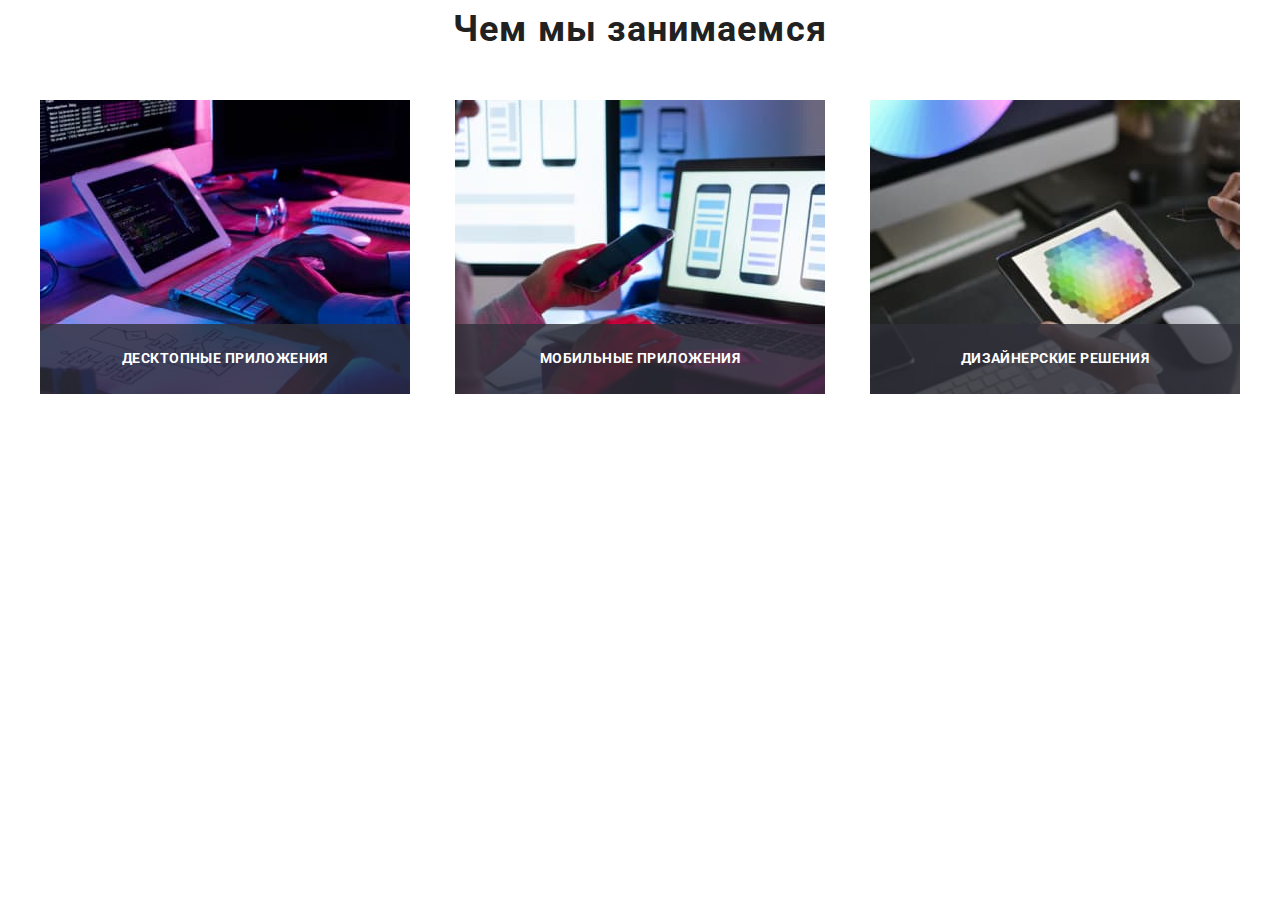
==== index.html @ 664f5a43 "Секция activity" ====
<!DOCTYPE html>
<html lang="ru">

<head>
  <meta charset="UTF-8" />
  <meta name="author" content="Svitlana Lozovenko" />
  <meta name="description" content="GoIT-training. Homeproduct-card 8. Page 1 of 2" />
  <meta http-equiv="X-UA-Compatible" content="IE=edge" />
  <meta name="viewport" content="width=device-width, initial-scale=1.0" />
  <link rel="preconnect" href="https://fonts.gstatic.com" />
  <link href="https://fonts.googleapis.com/css2?family=Raleway:wght@700&family=Roboto:wght@400;500;700;900&display=swap"
    rel="stylesheet" />
  <link rel="stylesheet" href="https://cdnjs.cloudflare.com/ajax/libs/modern-normalize/1.1.0/modern-normalize.min.css"
    integrity="sha512-wpPYUAdjBVSE4KJnH1VR1HeZfpl1ub8YT/NKx4PuQ5NmX2tKuGu6U/JRp5y+Y8XG2tV+wKQpNHVUX03MfMFn9Q=="
    crossorigin="anonymous" referrerpolicy="no-referrer" />
  <link rel="stylesheet" href="./css/main.min.css" />

  <title lang="en">Web-Studio</title>
</head>

<body>
  <!-- <header class="header">
    <div class="header__container container">
      <nav class="header__nav">
        <a class="logo header__logo link" href="./index.html" lang="en">Web<span
            class="logo logo--dark">Studio</span></a>
        <ul class="menu list">
          <li class="menu__item">
            <a class="menu__link link menu__link-current" href="./index.html">Студия</a>
          </li>
          <li class="menu__item">
            <a class="menu__link link" href="./portfolio.html">Портфолио</a>
          </li>
          <li class="menu__item">
            <a class="menu__link link" href="">Контакты</a>
          </li>
        </ul>
      </nav>
      <a class="header__contacts header__mail link" href="mailto:info@devstudio.com">
        <svg class="header__icon" width="16" height="12">
          <use href="./img/icons.svg#icon-envelope"></use>
        </svg>
        info@devstudio.com
      </a>
      <a class="header__contacts link" href="tel:++380961111111">
        <svg class="header__icon" width="10" height="16">
          <use href="./img/icons.svg#icon-smartphone"></use>
        </svg>
        +38 096 111 11 11</a>
    </div>
  </header> -->

  <main>
    <!--HERO-->
    <!-- <section class="hero">
        <div class="hero__wrap container">
          <h1 class="hero__title">Эффективные решения для вашего бизнеса</h1>
          <button class="modal-btn" type="button" data-modal-open>
            Заказать услугу
          </button>
        </div>
        <div class="backdrop is-hidden" data-modal>
          <div class="modal-window">
            <p class="modal-window__title">
              Оставьте свои данные, мы вам перезвоним
            </p>
            <button class="modal-close-btn" type="button" data-modal-close>
              <svg class="close-icon" width="11" height="11">
                <use href="./img/icons.svg#icon-close"></use>
              </svg>
            </button>
            <form action="#" class="modal-form">
              <label class="modal-input-label">
                Имя
                <span class="modal-input-wrapper">
                  <input
                    type="text"
                    class="modal-input"
                    name="user-name"
                    required
                    autofocus
                    minlength="2"
                    pattern="[a-zA-Zа-яёА-ЯЁ]+"
                    title="Имя должно содержать только буквы"
                  />
                  <span class="input-icon-wrap">
                    <svg class="icon-name modal-icon" width="12" height="12">
                      <use href="./img/icons.svg#icon-name"></use>
                    </svg>
                  </span>
                </span>
              </label>
              <label class="modal-input-label">
                Телефон
                <span class="modal-input-wrapper">
                  <input
                    type="tel"
                    class="modal-input"
                    name="user-tel"
                    required
                    pattern="[0-9]{3}-[0-9]{3}-[0-9]{2}-[0-9]{2}"
                    title="096-123-45-67"
                  />
                  <span class="input-icon-wrap"
                    ><svg class="icon-tel modal-icon" width="13" height="13">
                      <use href="./img/icons.svg#icon-tel"></use>
                    </svg>
                  </span>
                </span>
              </label>
              <label class="modal-input-label">
                Почта
                <span class="modal-input-wrapper">
                  <input type="email" class="modal-input" name="user-email" />
                  <span class="input-icon-wrap"
                    ><svg class="icon-email modal-icon" width="15" height="12">
                      <use href="./img/icons.svg#icon-email"></use>
                    </svg>
                  </span>
                </span>
              </label>
              <label class="modal-input-label modal-textarea-label">
                Комментарий
                <textarea
                  name="modal-user-coment"
                  class="modal-user-coment"
                  placeholder="Введите текст"
                ></textarea>
              </label>
              <div class="modal-check-wrap">
                <input
                  class="modal-checkbox"
                  name="modal-checkbox"
                  type="checkbox"
                  id="accept-policy"
                  required
                />
                <label for="accept-policy" class="modal-checkbox-lable">
                  Соглашаюсь с рассылкой и принимаю &nbsp;
                  <a href="#" class="policy-link">Условия договора</a>
                </label>
              </div>
              <button class="modal-form__submit" type="submit">
                Отправить
              </button>
            </form>
          </div>
        </div>
      </section> -->

    <!--Features-->
    <!-- <section class="features section">
        <div class="container">
          <h2 class="section__title visually-hidden">Наши приимущества</h2>
          <ul class="features__list list">
            <li class="features-item">
              <div class="feature-icon-wrapping">
                <svg class="feature-icon">
                  <use href="./img/icons.svg#icon-antenna"></use>
                </svg>
              </div>
              <h3 class="features-item__title">Внимание к деталям</h3>
              <p class="features-item__desc">
                Идейные соображения, а также начало повседневной работы по
                формированию позиции.
              </p>
            </li>
            <li class="features-item">
              <div class="feature-icon-wrapping">
                <svg class="feature-icon">
                  <use href="./img/icons.svg#icon-clock"></use>
                </svg>
              </div>
              <h3 class="features-item__title">Пунктуальность</h3>
              <p class="features-item__desc">
                Задача организации, в особенности же рамки и место обучения
                кадров влечет за собой.
              </p>
            </li>
            <li class="features-item">
              <div class="feature-icon-wrapping">
                <svg class="feature-icon">
                  <use href="./img/icons.svg#icon-diagram"></use>
                </svg>
              </div>
              <h3 class="features-item__title">Планирование</h3>
              <p class="features-item__desc">
                Равным образом консультация с широким активом в значительной
                степени обуславливает.
              </p>
            </li>
            <li class="features-item">
              <div class="feature-icon-wrapping">
                <svg class="feature-icon">
                  <use href="./img/icons.svg#icon-astronaut"></use>
                </svg>
              </div>
              <h3 class="features-item__title">Современные технологии</h3>
              <p class="features-item__desc">
                Значимость этих проблем настолько очевидна, что реализация
                плановых заданий.
              </p>
            </li>
          </ul>
        </div>
      </section> -->

    <!--Activity-->
    <section class="activity section">
      <div class="activity-wrap container">
        <h2 class="section__title activity-title">Чем мы занимаемся</h2>
        <ul class="activity-list list">
          <li class="activity-item">
            <img class="activity-pic" src="./img/activity/activity1.jpg" alt="Разработчик пишет код по алгоритму" />
            <p class="activity-pic-lable">Десктопные приложения</p>
          </li>
          <li class="activity-item">
            <img class="activity-pic" src="./img/activity/activity2.jpg"
              alt="Разработчик адаптирует код для телефона" />
            <p class="activity-pic-lable">Мобильные приложения</p>
          </li>
          <li class="activity-item">
            <img class="activity-pic" src="./img/activity/activity3.jpg"
              alt="Разработчик адаптирует код для планшета" />
            <p class="activity-pic-lable">Дизайнерские решения</p>
          </li>
        </ul>
      </div>
    </section>

    <!--Team-->
    <!-- <section class="team-cards section">
        <div class="container">
          <h2 class="section__title team-cards__title">Наша команда</h2>
          <ul class="team-cards__list list">
            <li class="team-cards__item">
              <img
                class="team-cards__img"
                src="./img/team/demjanenko.jpg"
                alt="фотография Игоря Демьяненко"
                width="270"
                height="260"
              />
              <div class="team-cards__text">
                <h3 class="team-cards__name">Игорь Демьяненко</h3>
                <p class="team-cards__proffesion" lang="en">
                  product-card Designer
                </p>
                <ul class="social-list list">
                  <li class="social-item">
                    <a href="" class="social-link link">
                      <svg class="social-icon">
                        <use href="./img/icons.svg#icon-instagram"></use>
                      </svg>
                    </a>
                  </li>
                  <li class="social-item">
                    <a href="" class="social-link link">
                      <svg class="social-icon">
                        <use href="./img/icons.svg#icon-twitter"></use>
                      </svg>
                    </a>
                  </li>
                  <li class="social-item">
                    <a href="" class="social-link link">
                      <svg class="social-icon">
                        <use href="./img/icons.svg#icon-facebook"></use>
                      </svg>
                    </a>
                  </li>
                  <li class="social-item">
                    <a href="" class="social-link link">
                      <svg class="social-icon">
                        <use href="./img/icons.svg#icon-linkedin"></use>
                      </svg>
                    </a>
                  </li>
                </ul>
              </div>
            </li>
            <li class="team-cards__item">
              <img
                class="team-cards__img"
                src="./img/team/repina.jpg"
                alt="фотография Ольги Репиной"
                width="270"
                height="260"
              />
              <div class="team-cards__text">
                <h3 class="team-cards__name">Ольга Репина</h3>
                <p class="team-cards__proffesion" lang="en">
                  Frontend Developer
                </p>
                <ul class="social-list list">
                  <li class="social-item">
                    <a href="" class="social-link link">
                      <svg class="social-icon">
                        <use href="./img/icons.svg#icon-instagram"></use>
                      </svg>
                    </a>
                  </li>
                  <li class="social-item">
                    <a href="" class="social-link link">
                      <svg class="social-icon">
                        <use href="./img/icons.svg#icon-twitter"></use>
                      </svg>
                    </a>
                  </li>
                  <li class="social-item">
                    <a href="" class="social-link link">
                      <svg class="social-icon">
                        <use href="./img/icons.svg#icon-facebook"></use>
                      </svg>
                    </a>
                  </li>
                  <li class="social-item">
                    <a href="" class="social-link link">
                      <svg class="social-icon">
                        <use href="./img/icons.svg#icon-linkedin"></use>
                      </svg>
                    </a>
                  </li>
                </ul>
              </div>
            </li>
            <li class="team-cards__item">
              <img
                class="team-cards__img"
                src="./img/team/tarasov.jpg"
                alt="фотография Николая Тарасова"
                width="270"
                height="260"
              />
              <div class="team-cards__text">
                <h3 class="team-cards__name">Николай Тарасов</h3>
                <p class="team-cards__proffesion" lang="en">Marketing</p>
                <ul class="social-list list">
                  <li class="social-item">
                    <a href="" class="social-link link">
                      <svg class="social-icon">
                        <use href="./img/icons.svg#icon-instagram"></use>
                      </svg>
                    </a>
                  </li>
                  <li class="social-item">
                    <a href="" class="social-link link">
                      <svg class="social-icon">
                        <use href="./img/icons.svg#icon-twitter"></use>
                      </svg>
                    </a>
                  </li>
                  <li class="social-item">
                    <a href="" class="social-link link">
                      <svg class="social-icon">
                        <use href="./img/icons.svg#icon-facebook"></use>
                      </svg>
                    </a>
                  </li>
                  <li class="social-item">
                    <a href="" class="social-link link">
                      <svg class="social-icon">
                        <use href="./img/icons.svg#icon-linkedin"></use>
                      </svg>
                    </a>
                  </li>
                </ul>
              </div>
            </li>
            <li class="team-cards__item">
              <img
                class="team-cards__img"
                src="./img/team/yermakov.jpg"
                alt="фотография Михаила Ермакова"
                width="270"
                height="260"
              />
              <div class="team-cards__text">
                <h3 class="team-cards__name">Михаил Ермаков</h3>
                <p class="team-cards__proffesion" lang="en">UI Designer</p>
                <ul class="social-list list">
                  <li class="social-item">
                    <a href="" class="social-link link">
                      <svg class="social-icon">
                        <use href="./img/icons.svg#icon-instagram"></use>
                      </svg>
                    </a>
                  </li>
                  <li class="social-item">
                    <a href="" class="social-link link">
                      <svg class="social-icon">
                        <use href="./img/icons.svg#icon-twitter"></use>
                      </svg>
                    </a>
                  </li>
                  <li class="social-item">
                    <a href="" class="social-link link">
                      <svg class="social-icon">
                        <use href="./img/icons.svg#icon-facebook"></use>
                      </svg>
                    </a>
                  </li>
                  <li class="social-item">
                    <a href="" class="social-link link">
                      <svg class="social-icon">
                        <use href="./img/icons.svg#icon-linkedin"></use>
                      </svg>
                    </a>
                  </li>
                </ul>
              </div>
            </li>
          </ul>
        </div>
      </section> -->

    <!--Clients-->
    <!-- <section class="clients section">
        <div class="container">
          <h2 class="section__title clients__title">Постоянные клиенты</h2>
          <ul class="clients__list list">
            <li class="client-item">
              <a href="" class="client-link link">
                <svg class="client-icon" width="41" height="47">
                  <use href="./img/icons.svg#icon-client-first"></use>
                </svg>
              </a>
            </li>
            <li class="client-item">
              <a href="" class="client-link link">
                <svg class="client-icon" width="40" height="52">
                  <use href="./img/icons.svg#icon-client-second"></use>
                </svg>
              </a>
            </li>
            <li class="client-item">
              <a href="" class="client-link link">
                <svg class="client-icon" width="44" height="42">
                  <use href="./img/icons.svg#icon-client-third"></use>
                </svg>
              </a>
            </li>
            <li class="client-item">
              <a href="" class="client-link link">
                <svg class="client-icon" width="84" height="40">
                  <use href="./img/icons.svg#icon-client-forth"></use>
                </svg>
              </a>
            </li>
            <li class="client-item">
              <a href="" class="client-link link">
                <svg class="client-icon" width="63" height="46">
                  <use href="./img/icons.svg#icon-client-fifth"></use>
                </svg>
              </a>
            </li>
            <li class="client-item">
              <a href="" class="client-link link">
                <svg class="client-icon" width="94" height="44">
                  <use href="./img/icons.svg#icon-client-sixth"></use>
                </svg>
              </a>
            </li>
          </ul>
        </div>
      </section> -->
  </main>

  <!-- <footer class="footer">
      <div class="footer__wrap container">
        <div class="footer__contacts">
          <a class="logo footer__logo link" href="./" lang="en"
            >Web<span class="logo logo--light">Studio</span></a
          >
          <address class="address">
            <ul class="address__list list">
              <li class="address__list-item">
                <a
                  class="address__location link"
                  href="https://goo.gl/maps/eU8yyStRN8f8yWrFA"
                  target="blank"
                  rel="noopener noreferrer"
                >
                  г. Киев, пр-т Леси Украинки, 26
                </a>
              </li>
              <li class="address__list-item">
                <a class="info-link link" href="mailto:info@devstudio.com"
                  >info@example.com</a
                >
              </li>
              <li class="address__list-item">
                <a class="info-link link" href="tel:++380961111111"
                  >+38 096 111 11 11</a
                >
              </li>
            </ul>
          </address>
        </div>
        <div class="footer__links">
          <p class="footer__subtitle">Присоединяйтесь</p>
          <ul class="footer__social-list list">
            <li class="footer__social-item">
              <a href="" class="footer__social-link link">
                <svg class="footer__social-icon">
                  <use href="./img/icons.svg#icon-instagram"></use>
                </svg>
              </a>
            </li>
            <li class="footer__social-item">
              <a href="" class="footer__social-link link">
                <svg class="footer__social-icon">
                  <use href="./img/icons.svg#icon-twitter"></use>
                </svg>
              </a>
            </li>
            <li class="footer__social-item">
              <a href="" class="footer__social-link link">
                <svg class="footer__social-icon">
                  <use href="./img/icons.svg#icon-facebook"></use>
                </svg>
              </a>
            </li>
            <li class="footer__social-item">
              <a href="" class="footer__social-link link">
                <svg class="footer__social-icon">
                  <use href="./img/icons.svg#icon-linkedin"></use>
                </svg>
              </a>
            </li>
          </ul>
        </div>
        <form class="footer__form" action="#">
          <p class="footer__subtitle">Подпишитесь на рассылку</p>
          <div class="footer__form-wrap">
            <label class="footer__mailing-label">
              <input
                type="email"
                class="footer__form-field"
                name="mailing"
                placeholder="E-mail"
                required
              />
            </label>
            <button type="submit" class="footer__btn">
              <span class="footer__btn-text">Подписаться</span>
              <svg class="footer__btn-icon">
                <use href="./img/icons.svg#icon-send"></use>
              </svg>
            </button>
          </div>
        </form>
      </div>
    </footer> -->

  <!-- <script src="./js/modal.js"></script> -->
</body>

</html>
---- css/main.min.css ----
:root{--main-color: #212121;--accent-color: #2196f3;--small-text-color: #757575;--another-main-color: #ffffff;--main-font: "Roboto", sans-serif;--secondary-font: "Raleway", sans-serif;--transition-color: color 250ms cubic-bezier(0.4, 0, 0.2, 1);--transition-fill: fill 250ms cubic-bezier(0.4, 0, 0.2, 1);--transition-background-color: background-color 250ms
    cubic-bezier(0.4, 0, 0.2, 1);--transition-border: body 250ms cubic-bezier(0.4, 0, 0.2, 1)}.visually-hidden{position:absolute !important;clip:rect(1px 1px 1px 1px);clip:rect(1px, 1px, 1px, 1px);padding:0 !important;border:0 !important;height:1px !important;width:1px !important;overflow:hidden}.modal-form__submit,.modal-btn,.footer__btn{font-weight:700;font-size:16px;line-height:1.87;letter-spacing:0.06em;text-align:center;color:var(--another-main-color);background-color:var(--accent-color);box-shadow:0px 4px 4px rgba(0,0,0,0.15);border:none;border-radius:4px;transition:var(--transition-background-color);cursor:pointer}.modal-form__submit:hover,.modal-btn:hover,.footer__btn:hover,.modal-form__submit:focus,.modal-btn:focus,.footer__btn:focus{background-color:#188ce8;outline:1px dotted #494747}h1,h2,h3,h4,h5,h6,p{margin-top:0;margin-bottom:0}ul,ol{margin-top:0;margin-bottom:0;padding-left:0}img{display:block}body{font-family:var(--main-font);background:var(--another-main-color);color:var(--main-color)}.list{list-style:none}.link{text-decoration:none}.container{padding-left:15px;padding-right:15px}@media screen and (min-width: 480px){.container{width:448px;margin:0 auto}}@media screen and (min-width: 768px){.container{width:720px}}@media screen and (min-width: 1200px){.container{width:1200px}}.section{padding-top:60px;padding-bottom:60px}.section__title{font-weight:700;font-size:28px;line-height:1.17;text-align:center;letter-spacing:0.03em;margin-bottom:30px}@media screen and (min-width: 1200px){.section{padding-top:94px;padding-bottom:94px}.section__title{font-weight:700;font-size:36px;line-height:1.17;text-align:center;letter-spacing:0.03em;margin-bottom:50px}}.logo{font-family:var(--secondary-font);font-weight:700;font-size:26px;line-height:1.19;letter-spacing:0.03em;color:var(--accent-color);display:inline-block}.logo--dark{color:#000000}.logo--light{color:var(--another-main-color)}.header__nav{display:flex;align-items:center}.header__logo{margin-right:94px}.menu{display:flex;align-items:center}.menu__item:not(:last-child){margin-right:50px}.menu__link{font-weight:500;font-size:14px;line-height:1.14;letter-spacing:0.02em;color:var(--main-color);display:block;position:relative;transition:var(--transition-color)}.menu__link:hover,.menu__link:focus{color:var(--accent-color)}.menu__link-current{color:var(--accent-color)}.menu__link-current::after{content:"";display:block;width:100%;height:4px;left:0;bottom:-35px;border-radius:2px;background-color:var(--accent-color);position:absolute}.backdrop{position:fixed;top:0;left:0;width:100vw;height:100vh;z-index:1000;background-color:rgba(0,0,0,0.2);opacity:1;visibility:visible;pointer-events:auto;transition:opacity 250ms cubic-bezier(0.4, 0, 0.2, 1),visibility 250ms cubic-bezier(0.4, 0, 0.2, 1);display:flex}.backdrop.is-hidden{opacity:0;visibility:hidden;pointer-events:none}.backdrop.is-hidden .modal-window{transform:translate(-50%, -50%) scale(0.5);opacity:0}.modal-window{position:absolute;top:50%;left:50%;padding:40px;min-width:528px;min-height:580px;background:var(--another-main-color);box-shadow:0px 1px 3px rgba(0,0,0,0.12),0px 1px 1px rgba(0,0,0,0.14),0px 2px 1px rgba(0,0,0,0.2);border-radius:4px;transform:translate(-50%, -50%) scale(1);opacity:1;transition:opacity 250ms cubic-bezier(0.4, 0, 0.2, 1),transform 250ms cubic-bezier(0.4, 0, 0.2, 1)}.modal-window__title{font-weight:700;font-size:20px;line-height:1.15;text-align:center;letter-spacing:0.03em;color:var(--main-color);margin-bottom:12px}.modal-close-btn{position:absolute;top:8px;right:8px;width:30px;height:30px;background:var(--another-main-color);border:1px solid rgba(0,0,0,0.1);border-radius:50%;display:flex;align-items:center;justify-content:center;fill:#000000;cursor:pointer;transition:var(--transition-fill)}.modal-close-btn:hover,.modal-close-btn:focus{fill:var(--accent-color);outline:none}.close-icon{visibility:inherit;pointer-events:inherit}.modal-form{display:flex;flex-direction:column}.modal-form__submit{align-self:center;margin-top:30px;display:block;padding:10px 56px}.modal-input-label{font-size:12px;line-height:1.17;letter-spacing:0.01em;color:var(--small-text-color);margin-bottom:10px}.modal-input-wrapper{position:relative;display:block;margin-top:4px}.modal-input{width:100%;height:40px;border:1px solid rgba(33,33,33,0.2);box-sizing:border-box;border-radius:4px;padding-left:42px;padding-right:12px;transition:var(--transition-border)}.modal-input:hover,.modal-input:focus{outline:none;border:1px solid var(--accent-color);border-radius:4px}.input-icon-wrap{width:18px;height:18px;display:flex;align-items:center;justify-content:center;position:absolute;top:50%;left:12px;fill:var(--main-color);transform:translateY(-50%);transition:var(--transition-fill)}.modal-input:hover ~ .input-icon-wrap,.modal-input:focus ~ .input-icon-wrap{fill:var(--accent-color)}.modal-textarea-label{font-size:12px;line-height:1.17;letter-spacing:0.01em;color:var(--small-text-color);margin-bottom:20px}.modal-user-coment{width:100%;resize:none;height:120px;border:1px solid rgba(33,33,33,0.2);border-radius:4px;padding:12px 16px;margin-top:4px;transition:var(--transition-border)}.modal-user-coment:hover,.modal-user-coment:focus{outline:none;border:1px solid var(--accent-color);border-radius:4px}.modal-user-coment::placeholder{font-size:14px;line-height:1.14;letter-spacing:0.01em;color:rgba(117,117,117,0.5)}.modal-check-wrap{position:relative}.modal-checkbox{position:absolute;bottom:0;left:8px;clip:rect(1px 1px 1px 1px);clip:rect(1px, 1px, 1px, 1px);padding:0 !important;border:0 !important;height:1px !important;width:1px !important;overflow:hidden}.modal-checkbox-lable{position:relative;display:flex;align-items:center;font-size:14px;line-height:1.71;letter-spacing:0.03em;color:var(--small-text-color)}.modal-checkbox-lable::before{content:"";display:block;cursor:pointer;margin-right:7px}.modal-checkbox+.modal-checkbox-lable::before{background-image:url("../img/icon-agree-uncheck.svg");background-repeat:no-repeat;background-size:cover;width:16px;height:15px}.modal-checkbox:checked+.modal-checkbox-lable::before{background-image:url("../img/icon-agree-check.svg")}.modal-checkbox:focus+.modal-checkbox-lable::before{background-image:url("../img/icon-agree-uncheck.svg");outline:1px dotted #494747}.modal-checkbox:checked:focus+.modal-checkbox-lable::before{background-image:url("../img/icon-agree-check.svg");outline:1px dotted #494747}.policy-link{color:var(--accent-color)}.policy-link:focus,.policy-link:hover{outline:1px dotted #494747}.social-list{display:flex;justify-content:space-between}.social-item{width:44px;height:44px}.social-icon{width:20px;height:20px}.social-link{display:flex;width:100%;height:100%;border-radius:50%;background-color:#ffffff;justify-content:center;align-items:center;fill:#afb1b8;transition:var(--transition-background-color),var(--transition-fill)}.social-link:hover,.social-link:focus{background-color:var(--accent-color);fill:var(--another-main-color);outline:none}.footer__links{padding-top:12px}.footer__subtitle{font-weight:700;font-size:14px;line-height:1.14;letter-spacing:0.03em;text-transform:uppercase;color:var(--another-main-color);margin-bottom:20px}.footer__social-list{display:flex}.footer__social-item{width:44px;height:44px}.footer__social-item:not(:last-child){margin-right:10px}.footer__social-icon{width:20px;height:20px}.footer__social-link{display:flex;width:100%;height:100%;justify-content:center;align-items:center;border-radius:50%;background-color:rgba(255,255,255,0.1);fill:var(--another-main-color);transition:var(--transition-background-color)}.footer__social-link:hover,.footer__social-link:focus{background-color:var(--accent-color);outline:none}.header{padding-top:24px;padding-bottom:25px;border-bottom:1px solid #ececec}.header__container{display:flex;align-items:center}.header__mail{margin-right:50px;margin-left:auto}.header__contacts{display:flex;align-items:center;font-weight:500;font-size:14px;line-height:1.14;letter-spacing:0.02em;color:var(--small-text-color);fill:var(--small-text-color);transition:var(--transition-color),var(--transition-fill)}.header__icon{margin-right:10px}.header__contacts:hover,.header__contacts:focus{color:var(--accent-color);fill:var(--accent-color);outline:none}.hero{padding-top:200px;padding-bottom:200px;max-width:1600px;background-image:linear-gradient(rgba(47,48,58,0.4), rgba(47,48,58,0.4)),url(../../img/hero/hero_desk.jpg);background-color:#c4c4c4;background-repeat:no-repeat;background-size:cover;margin:0 auto}.hero__title{font-weight:900;font-size:44px;line-height:1.36;letter-spacing:0.06em;text-transform:uppercase;text-align:center;color:var(--another-main-color);max-width:696px;margin:0 auto 30px}.modal-btn{display:block;margin:0 auto;padding:10px 32px}.features__list{display:flex;justify-content:space-between}.features-item{width:270px}.features-item__title{font-weight:700;font-size:14px;line-height:1.14;letter-spacing:0.03em;text-transform:uppercase;margin-bottom:10px}.features-item__desc{font-size:14px;line-height:1.71;letter-spacing:0.03em;color:var(--small-text-color)}.feature-icon-wrapping{display:flex;width:270px;height:120px;background-color:#f5f4fa;border-radius:4px;justify-content:center;align-items:center;margin-bottom:30px}.feature-icon{width:70px;height:70px;background-color:#f5f4fa;border-radius:4px}.activity{display:none}@media screen and (min-width: 1200px){.activity{display:block;padding-top:0}.activity-list{display:flex;justify-content:space-between}.activity-item{width:370px;height:294px;position:relative}.activity-item>.activity-pic-lable{position:absolute;width:100%;bottom:0;padding:27px 0;background-color:rgba(47,48,58,0.8);font-weight:700;font-size:14px;line-height:1.14;text-align:center;letter-spacing:0.03em;text-transform:uppercase;color:var(--another-main-color)}.activity-pic{max-width:100%;height:auto}}.team-cards{background:#f5f4fa}.team-cards__list{display:flex;flex-wrap:wrap;margin-left:-30px;margin-top:-30px}.team-cards__item{background:var(--another-main-color);box-shadow:0px 1px 3px rgba(0,0,0,0.12),0px 1px 1px rgba(0,0,0,0.14),0px 2px 1px rgba(0,0,0,0.2);border-radius:0px 0px 4px 4px;margin-left:30px;margin-top:30px;flex-basis:calc((100% - 120px) / 4)}.team-cards__text{text-align:center;font-size:16px;line-height:1.19;letter-spacing:0.03em;padding:30px 32px}.team-cards__name{font-weight:500;margin-bottom:10px}.team-cards__proffesion{color:var(--small-text-color);margin-bottom:16px}.clients{background-color:var(--another-main-color)}.clients .clients__list{display:flex;flex-wrap:wrap;justify-content:space-between}.client-item{width:170px;height:92px}.client-link{display:flex;justify-content:center;align-items:center;width:100%;height:100%;border:1px solid #afb1b8;border-radius:4px;background-color:transparent;fill:#afb1b8;transition:var(--transition-fill),border 250ms cubic-bezier(0.4, 0, 0.2, 1) 0ms}.client-link:focus,.client-link:hover{fill:var(--accent-color);border:1px solid var(--accent-color);outline:none}.footer{background:#2f303a;padding-top:60px;padding-bottom:60px}.footer__wrap{display:flex}.footer__contacts{margin-right:70px}.footer__logo{margin-bottom:20px}.address{font-style:normal}.address__list-item:not(:last-child){margin-bottom:9px}.address__location{font-size:14px;line-height:1.71;letter-spacing:0.03em;color:var(--another-main-color);transition:var(--transition-color)}.address__location:hover,.address__location:focus{color:var(--accent-color)}.info-link{font-size:14px;line-height:1.71;letter-spacing:0.03em;color:rgba(255,255,255,0.6);transition:var(--transition-color)}.info-link:hover,.info-link:focus{color:var(--accent-color)}.footer__form{padding-top:12px;margin-left:auto}.footer__form-wrap{display:flex}.footer__form-field{display:inline-block;width:358px;height:50px;background-color:transparent;border:1px solid rgba(255,255,255,0.3);filter:drop-shadow(0px 4px 4px rgba(0,0,0,0.15));border-radius:4px;padding:15px 16px;font-size:16px;line-height:1.25;display:flex;align-items:center;letter-spacing:0.03em;color:var(--another-main-color);margin-right:12px;transition:var(--transition-border)}.footer__form-field:hover,.footer__form-field:focus{border-color:var(--accent-color);outline:none}.footer__form-field:focus:not(:placeholder-shown):valid{border-color:var(--accent-color);outline:none}.footer__form-field:focus:not(:placeholder-shown):invalid{border-color:red;outline:none}.footer__form-field::placeholder{color:rgba(255,255,255,0.6)}.footer__btn{height:50px;display:flex;align-items:center;padding:10px 28px;fill:var(--another-main-color)}.footer__btn-text{display:inline-block;margin-right:10px}.footer__btn-icon{width:24px;height:24px}.filter{display:flex;flex-wrap:wrap;padding-bottom:50px;justify-content:center}.filter__link:not(:last-child){margin-right:10px}.filter__btn{font-family:inherit;font-weight:500;font-size:16px;line-height:1.62;text-align:center;letter-spacing:0.03em;background-color:#f5f4fa;border-radius:4px;cursor:pointer;border:none;padding:8px 24px;transition:var(--transition-color),var(--transition-background-color),box-shadow 250ms cubic-bezier(0.4, 0, 0.2, 1) 0ms}.filter__btn--current,.filter__btn:hover,.filter__btn:focus{color:var(--another-main-color);background-color:var(--accent-color);box-shadow:0px 3px 1px rgba(0,0,0,0.1),0px 1px 2px rgba(0,0,0,0.08),0px 2px 2px rgba(0,0,0,0.12)}.product-card-list{display:flex;flex-wrap:wrap;margin-left:-30px;margin-top:-30px}.product-card{margin-left:30px;margin-top:30px;flex-basis:calc((100% - 90px) / 3);transition:box-shadow 250ms cubic-bezier(0.4, 0, 0.2, 1) 0ms}.product-card:hover{box-shadow:0px 1px 1px rgba(0,0,0,0.12),0px 4px 4px rgba(0,0,0,0.06),1px 4px 6px rgba(0,0,0,0.16)}.product-card__link{display:block}.product-card__wrapper{position:relative;overflow:hidden}.product-card__img{display:block;max-width:100%;height:auto}.product-card__text{padding:20px 24px;border:1px solid #eeeeee}.product-card__name{font-weight:700;font-size:18px;line-height:2;letter-spacing:0.06em;padding-bottom:4px}.product-card__type{font-size:16px;line-height:1.87;letter-spacing:0.03em;color:var(--small-text-color)}.product-card-overlay{padding:63px 24px;font-size:18px;line-height:1.56;letter-spacing:0.03em;color:var(--another-main-color);background-color:rgba(33,150,243,0.9);position:absolute;top:0;left:0;width:100%;height:100%;overflow:auto;transform:translateY(101%);transition:transform 250ms cubic-bezier(0.4, 0, 0.2, 1)}.product-card__link:hover .product-card-overlay,.product-card__link:focus .product-card-overlay{transform:translateY(0)}
/*# sourceMappingURL=main.min.css.map */
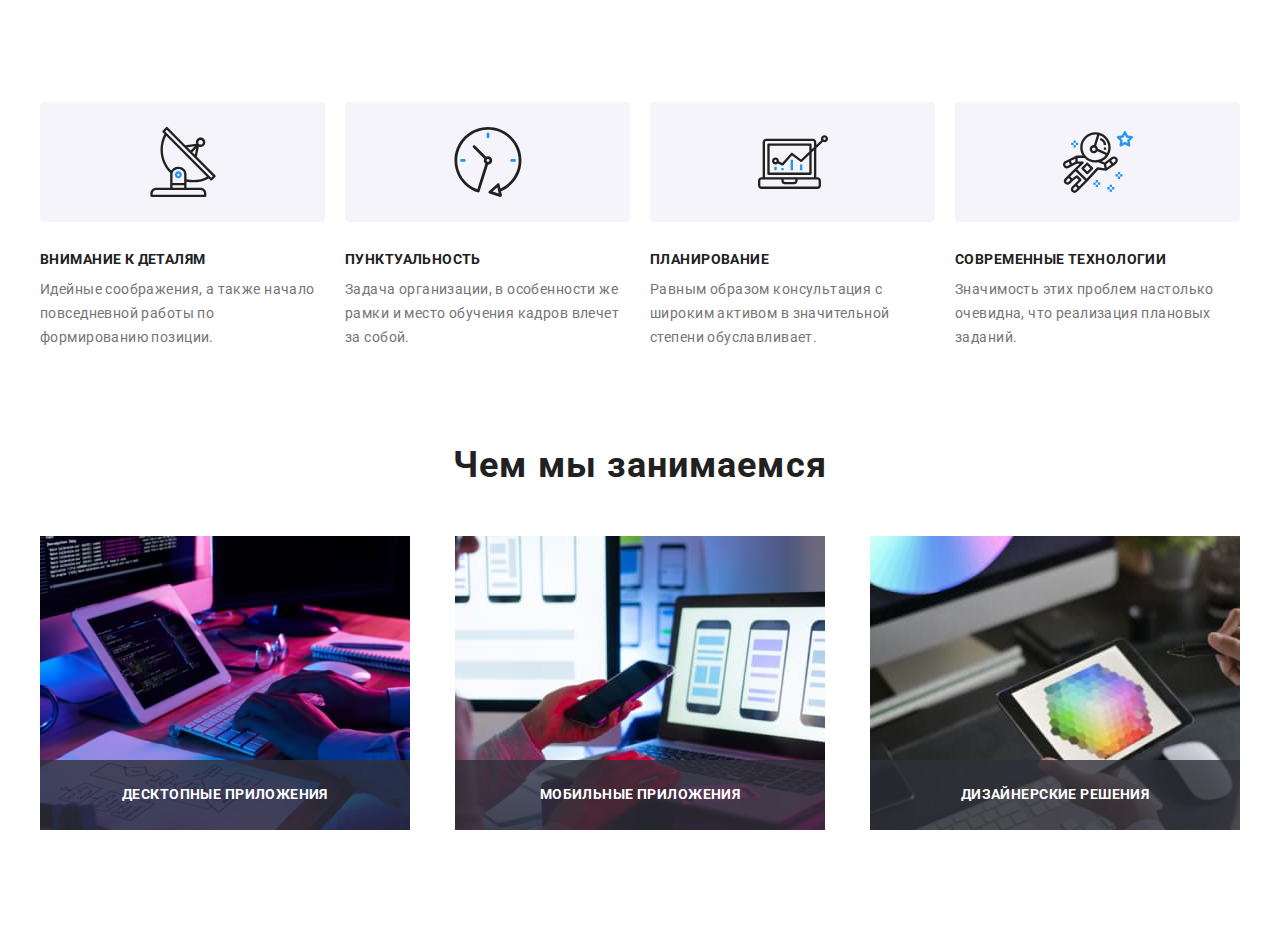
==== commit 6ed39702: "Секции activity и features" ====
--- a/index.html
+++ b/index.html
@@ -149,61 +149,61 @@
       </section> -->
 
     <!--Features-->
-    <!-- <section class="features section">
-        <div class="container">
-          <h2 class="section__title visually-hidden">Наши приимущества</h2>
-          <ul class="features__list list">
-            <li class="features-item">
-              <div class="feature-icon-wrapping">
-                <svg class="feature-icon">
-                  <use href="./img/icons.svg#icon-antenna"></use>
-                </svg>
-              </div>
-              <h3 class="features-item__title">Внимание к деталям</h3>
-              <p class="features-item__desc">
-                Идейные соображения, а также начало повседневной работы по
-                формированию позиции.
-              </p>
-            </li>
-            <li class="features-item">
-              <div class="feature-icon-wrapping">
-                <svg class="feature-icon">
-                  <use href="./img/icons.svg#icon-clock"></use>
-                </svg>
-              </div>
-              <h3 class="features-item__title">Пунктуальность</h3>
-              <p class="features-item__desc">
-                Задача организации, в особенности же рамки и место обучения
-                кадров влечет за собой.
-              </p>
-            </li>
-            <li class="features-item">
-              <div class="feature-icon-wrapping">
-                <svg class="feature-icon">
-                  <use href="./img/icons.svg#icon-diagram"></use>
-                </svg>
-              </div>
-              <h3 class="features-item__title">Планирование</h3>
-              <p class="features-item__desc">
-                Равным образом консультация с широким активом в значительной
-                степени обуславливает.
-              </p>
-            </li>
-            <li class="features-item">
-              <div class="feature-icon-wrapping">
-                <svg class="feature-icon">
-                  <use href="./img/icons.svg#icon-astronaut"></use>
-                </svg>
-              </div>
-              <h3 class="features-item__title">Современные технологии</h3>
-              <p class="features-item__desc">
-                Значимость этих проблем настолько очевидна, что реализация
-                плановых заданий.
-              </p>
-            </li>
-          </ul>
-        </div>
-      </section> -->
+    <section class="features section">
+      <div class="container">
+        <h2 class="section__title visually-hidden">Наши приимущества</h2>
+        <ul class="features__list list">
+          <li class="features-item">
+            <div class="feature-icon-wrap">
+              <svg class="feature-icon">
+                <use href="./img/icons.svg#icon-antenna"></use>
+              </svg>
+            </div>
+            <h3 class="features-item__title">Внимание к деталям</h3>
+            <p class="features-item__desc">
+              Идейные соображения, а также начало повседневной работы по
+              формированию позиции.
+            </p>
+          </li>
+          <li class="features-item">
+            <div class="feature-icon-wrap">
+              <svg class="feature-icon">
+                <use href="./img/icons.svg#icon-clock"></use>
+              </svg>
+            </div>
+            <h3 class="features-item__title">Пунктуальность</h3>
+            <p class="features-item__desc">
+              Задача организации, в особенности же рамки и место обучения
+              кадров влечет за собой.
+            </p>
+          </li>
+          <li class="features-item">
+            <div class="feature-icon-wrap">
+              <svg class="feature-icon">
+                <use href="./img/icons.svg#icon-diagram"></use>
+              </svg>
+            </div>
+            <h3 class="features-item__title">Планирование</h3>
+            <p class="features-item__desc">
+              Равным образом консультация с широким активом в значительной
+              степени обуславливает.
+            </p>
+          </li>
+          <li class="features-item">
+            <div class="feature-icon-wrap">
+              <svg class="feature-icon">
+                <use href="./img/icons.svg#icon-astronaut"></use>
+              </svg>
+            </div>
+            <h3 class="features-item__title">Современные технологии</h3>
+            <p class="features-item__desc">
+              Значимость этих проблем настолько очевидна, что реализация
+              плановых заданий.
+            </p>
+          </li>
+        </ul>
+      </div>
+    </section>
 
     <!--Activity-->
     <section class="activity section">
--- a/css/main.min.css
+++ b/css/main.min.css
@@ -1,3 +1,3 @@
 :root{--main-color: #212121;--accent-color: #2196f3;--small-text-color: #757575;--another-main-color: #ffffff;--main-font: "Roboto", sans-serif;--secondary-font: "Raleway", sans-serif;--transition-color: color 250ms cubic-bezier(0.4, 0, 0.2, 1);--transition-fill: fill 250ms cubic-bezier(0.4, 0, 0.2, 1);--transition-background-color: background-color 250ms
-    cubic-bezier(0.4, 0, 0.2, 1);--transition-border: body 250ms cubic-bezier(0.4, 0, 0.2, 1)}.visually-hidden{position:absolute !important;clip:rect(1px 1px 1px 1px);clip:rect(1px, 1px, 1px, 1px);padding:0 !important;border:0 !important;height:1px !important;width:1px !important;overflow:hidden}.modal-form__submit,.modal-btn,.footer__btn{font-weight:700;font-size:16px;line-height:1.87;letter-spacing:0.06em;text-align:center;color:var(--another-main-color);background-color:var(--accent-color);box-shadow:0px 4px 4px rgba(0,0,0,0.15);border:none;border-radius:4px;transition:var(--transition-background-color);cursor:pointer}.modal-form__submit:hover,.modal-btn:hover,.footer__btn:hover,.modal-form__submit:focus,.modal-btn:focus,.footer__btn:focus{background-color:#188ce8;outline:1px dotted #494747}h1,h2,h3,h4,h5,h6,p{margin-top:0;margin-bottom:0}ul,ol{margin-top:0;margin-bottom:0;padding-left:0}img{display:block}body{font-family:var(--main-font);background:var(--another-main-color);color:var(--main-color)}.list{list-style:none}.link{text-decoration:none}.container{padding-left:15px;padding-right:15px}@media screen and (min-width: 480px){.container{width:448px;margin:0 auto}}@media screen and (min-width: 768px){.container{width:720px}}@media screen and (min-width: 1200px){.container{width:1200px}}.section{padding-top:60px;padding-bottom:60px}.section__title{font-weight:700;font-size:28px;line-height:1.17;text-align:center;letter-spacing:0.03em;margin-bottom:30px}@media screen and (min-width: 1200px){.section{padding-top:94px;padding-bottom:94px}.section__title{font-weight:700;font-size:36px;line-height:1.17;text-align:center;letter-spacing:0.03em;margin-bottom:50px}}.logo{font-family:var(--secondary-font);font-weight:700;font-size:26px;line-height:1.19;letter-spacing:0.03em;color:var(--accent-color);display:inline-block}.logo--dark{color:#000000}.logo--light{color:var(--another-main-color)}.header__nav{display:flex;align-items:center}.header__logo{margin-right:94px}.menu{display:flex;align-items:center}.menu__item:not(:last-child){margin-right:50px}.menu__link{font-weight:500;font-size:14px;line-height:1.14;letter-spacing:0.02em;color:var(--main-color);display:block;position:relative;transition:var(--transition-color)}.menu__link:hover,.menu__link:focus{color:var(--accent-color)}.menu__link-current{color:var(--accent-color)}.menu__link-current::after{content:"";display:block;width:100%;height:4px;left:0;bottom:-35px;border-radius:2px;background-color:var(--accent-color);position:absolute}.backdrop{position:fixed;top:0;left:0;width:100vw;height:100vh;z-index:1000;background-color:rgba(0,0,0,0.2);opacity:1;visibility:visible;pointer-events:auto;transition:opacity 250ms cubic-bezier(0.4, 0, 0.2, 1),visibility 250ms cubic-bezier(0.4, 0, 0.2, 1);display:flex}.backdrop.is-hidden{opacity:0;visibility:hidden;pointer-events:none}.backdrop.is-hidden .modal-window{transform:translate(-50%, -50%) scale(0.5);opacity:0}.modal-window{position:absolute;top:50%;left:50%;padding:40px;min-width:528px;min-height:580px;background:var(--another-main-color);box-shadow:0px 1px 3px rgba(0,0,0,0.12),0px 1px 1px rgba(0,0,0,0.14),0px 2px 1px rgba(0,0,0,0.2);border-radius:4px;transform:translate(-50%, -50%) scale(1);opacity:1;transition:opacity 250ms cubic-bezier(0.4, 0, 0.2, 1),transform 250ms cubic-bezier(0.4, 0, 0.2, 1)}.modal-window__title{font-weight:700;font-size:20px;line-height:1.15;text-align:center;letter-spacing:0.03em;color:var(--main-color);margin-bottom:12px}.modal-close-btn{position:absolute;top:8px;right:8px;width:30px;height:30px;background:var(--another-main-color);border:1px solid rgba(0,0,0,0.1);border-radius:50%;display:flex;align-items:center;justify-content:center;fill:#000000;cursor:pointer;transition:var(--transition-fill)}.modal-close-btn:hover,.modal-close-btn:focus{fill:var(--accent-color);outline:none}.close-icon{visibility:inherit;pointer-events:inherit}.modal-form{display:flex;flex-direction:column}.modal-form__submit{align-self:center;margin-top:30px;display:block;padding:10px 56px}.modal-input-label{font-size:12px;line-height:1.17;letter-spacing:0.01em;color:var(--small-text-color);margin-bottom:10px}.modal-input-wrapper{position:relative;display:block;margin-top:4px}.modal-input{width:100%;height:40px;border:1px solid rgba(33,33,33,0.2);box-sizing:border-box;border-radius:4px;padding-left:42px;padding-right:12px;transition:var(--transition-border)}.modal-input:hover,.modal-input:focus{outline:none;border:1px solid var(--accent-color);border-radius:4px}.input-icon-wrap{width:18px;height:18px;display:flex;align-items:center;justify-content:center;position:absolute;top:50%;left:12px;fill:var(--main-color);transform:translateY(-50%);transition:var(--transition-fill)}.modal-input:hover ~ .input-icon-wrap,.modal-input:focus ~ .input-icon-wrap{fill:var(--accent-color)}.modal-textarea-label{font-size:12px;line-height:1.17;letter-spacing:0.01em;color:var(--small-text-color);margin-bottom:20px}.modal-user-coment{width:100%;resize:none;height:120px;border:1px solid rgba(33,33,33,0.2);border-radius:4px;padding:12px 16px;margin-top:4px;transition:var(--transition-border)}.modal-user-coment:hover,.modal-user-coment:focus{outline:none;border:1px solid var(--accent-color);border-radius:4px}.modal-user-coment::placeholder{font-size:14px;line-height:1.14;letter-spacing:0.01em;color:rgba(117,117,117,0.5)}.modal-check-wrap{position:relative}.modal-checkbox{position:absolute;bottom:0;left:8px;clip:rect(1px 1px 1px 1px);clip:rect(1px, 1px, 1px, 1px);padding:0 !important;border:0 !important;height:1px !important;width:1px !important;overflow:hidden}.modal-checkbox-lable{position:relative;display:flex;align-items:center;font-size:14px;line-height:1.71;letter-spacing:0.03em;color:var(--small-text-color)}.modal-checkbox-lable::before{content:"";display:block;cursor:pointer;margin-right:7px}.modal-checkbox+.modal-checkbox-lable::before{background-image:url("../img/icon-agree-uncheck.svg");background-repeat:no-repeat;background-size:cover;width:16px;height:15px}.modal-checkbox:checked+.modal-checkbox-lable::before{background-image:url("../img/icon-agree-check.svg")}.modal-checkbox:focus+.modal-checkbox-lable::before{background-image:url("../img/icon-agree-uncheck.svg");outline:1px dotted #494747}.modal-checkbox:checked:focus+.modal-checkbox-lable::before{background-image:url("../img/icon-agree-check.svg");outline:1px dotted #494747}.policy-link{color:var(--accent-color)}.policy-link:focus,.policy-link:hover{outline:1px dotted #494747}.social-list{display:flex;justify-content:space-between}.social-item{width:44px;height:44px}.social-icon{width:20px;height:20px}.social-link{display:flex;width:100%;height:100%;border-radius:50%;background-color:#ffffff;justify-content:center;align-items:center;fill:#afb1b8;transition:var(--transition-background-color),var(--transition-fill)}.social-link:hover,.social-link:focus{background-color:var(--accent-color);fill:var(--another-main-color);outline:none}.footer__links{padding-top:12px}.footer__subtitle{font-weight:700;font-size:14px;line-height:1.14;letter-spacing:0.03em;text-transform:uppercase;color:var(--another-main-color);margin-bottom:20px}.footer__social-list{display:flex}.footer__social-item{width:44px;height:44px}.footer__social-item:not(:last-child){margin-right:10px}.footer__social-icon{width:20px;height:20px}.footer__social-link{display:flex;width:100%;height:100%;justify-content:center;align-items:center;border-radius:50%;background-color:rgba(255,255,255,0.1);fill:var(--another-main-color);transition:var(--transition-background-color)}.footer__social-link:hover,.footer__social-link:focus{background-color:var(--accent-color);outline:none}.header{padding-top:24px;padding-bottom:25px;border-bottom:1px solid #ececec}.header__container{display:flex;align-items:center}.header__mail{margin-right:50px;margin-left:auto}.header__contacts{display:flex;align-items:center;font-weight:500;font-size:14px;line-height:1.14;letter-spacing:0.02em;color:var(--small-text-color);fill:var(--small-text-color);transition:var(--transition-color),var(--transition-fill)}.header__icon{margin-right:10px}.header__contacts:hover,.header__contacts:focus{color:var(--accent-color);fill:var(--accent-color);outline:none}.hero{padding-top:200px;padding-bottom:200px;max-width:1600px;background-image:linear-gradient(rgba(47,48,58,0.4), rgba(47,48,58,0.4)),url(../../img/hero/hero_desk.jpg);background-color:#c4c4c4;background-repeat:no-repeat;background-size:cover;margin:0 auto}.hero__title{font-weight:900;font-size:44px;line-height:1.36;letter-spacing:0.06em;text-transform:uppercase;text-align:center;color:var(--another-main-color);max-width:696px;margin:0 auto 30px}.modal-btn{display:block;margin:0 auto;padding:10px 32px}.features__list{display:flex;justify-content:space-between}.features-item{width:270px}.features-item__title{font-weight:700;font-size:14px;line-height:1.14;letter-spacing:0.03em;text-transform:uppercase;margin-bottom:10px}.features-item__desc{font-size:14px;line-height:1.71;letter-spacing:0.03em;color:var(--small-text-color)}.feature-icon-wrapping{display:flex;width:270px;height:120px;background-color:#f5f4fa;border-radius:4px;justify-content:center;align-items:center;margin-bottom:30px}.feature-icon{width:70px;height:70px;background-color:#f5f4fa;border-radius:4px}.activity{display:none}@media screen and (min-width: 1200px){.activity{display:block;padding-top:0}.activity-list{display:flex;justify-content:space-between}.activity-item{width:370px;height:294px;position:relative}.activity-item>.activity-pic-lable{position:absolute;width:100%;bottom:0;padding:27px 0;background-color:rgba(47,48,58,0.8);font-weight:700;font-size:14px;line-height:1.14;text-align:center;letter-spacing:0.03em;text-transform:uppercase;color:var(--another-main-color)}.activity-pic{max-width:100%;height:auto}}.team-cards{background:#f5f4fa}.team-cards__list{display:flex;flex-wrap:wrap;margin-left:-30px;margin-top:-30px}.team-cards__item{background:var(--another-main-color);box-shadow:0px 1px 3px rgba(0,0,0,0.12),0px 1px 1px rgba(0,0,0,0.14),0px 2px 1px rgba(0,0,0,0.2);border-radius:0px 0px 4px 4px;margin-left:30px;margin-top:30px;flex-basis:calc((100% - 120px) / 4)}.team-cards__text{text-align:center;font-size:16px;line-height:1.19;letter-spacing:0.03em;padding:30px 32px}.team-cards__name{font-weight:500;margin-bottom:10px}.team-cards__proffesion{color:var(--small-text-color);margin-bottom:16px}.clients{background-color:var(--another-main-color)}.clients .clients__list{display:flex;flex-wrap:wrap;justify-content:space-between}.client-item{width:170px;height:92px}.client-link{display:flex;justify-content:center;align-items:center;width:100%;height:100%;border:1px solid #afb1b8;border-radius:4px;background-color:transparent;fill:#afb1b8;transition:var(--transition-fill),border 250ms cubic-bezier(0.4, 0, 0.2, 1) 0ms}.client-link:focus,.client-link:hover{fill:var(--accent-color);border:1px solid var(--accent-color);outline:none}.footer{background:#2f303a;padding-top:60px;padding-bottom:60px}.footer__wrap{display:flex}.footer__contacts{margin-right:70px}.footer__logo{margin-bottom:20px}.address{font-style:normal}.address__list-item:not(:last-child){margin-bottom:9px}.address__location{font-size:14px;line-height:1.71;letter-spacing:0.03em;color:var(--another-main-color);transition:var(--transition-color)}.address__location:hover,.address__location:focus{color:var(--accent-color)}.info-link{font-size:14px;line-height:1.71;letter-spacing:0.03em;color:rgba(255,255,255,0.6);transition:var(--transition-color)}.info-link:hover,.info-link:focus{color:var(--accent-color)}.footer__form{padding-top:12px;margin-left:auto}.footer__form-wrap{display:flex}.footer__form-field{display:inline-block;width:358px;height:50px;background-color:transparent;border:1px solid rgba(255,255,255,0.3);filter:drop-shadow(0px 4px 4px rgba(0,0,0,0.15));border-radius:4px;padding:15px 16px;font-size:16px;line-height:1.25;display:flex;align-items:center;letter-spacing:0.03em;color:var(--another-main-color);margin-right:12px;transition:var(--transition-border)}.footer__form-field:hover,.footer__form-field:focus{border-color:var(--accent-color);outline:none}.footer__form-field:focus:not(:placeholder-shown):valid{border-color:var(--accent-color);outline:none}.footer__form-field:focus:not(:placeholder-shown):invalid{border-color:red;outline:none}.footer__form-field::placeholder{color:rgba(255,255,255,0.6)}.footer__btn{height:50px;display:flex;align-items:center;padding:10px 28px;fill:var(--another-main-color)}.footer__btn-text{display:inline-block;margin-right:10px}.footer__btn-icon{width:24px;height:24px}.filter{display:flex;flex-wrap:wrap;padding-bottom:50px;justify-content:center}.filter__link:not(:last-child){margin-right:10px}.filter__btn{font-family:inherit;font-weight:500;font-size:16px;line-height:1.62;text-align:center;letter-spacing:0.03em;background-color:#f5f4fa;border-radius:4px;cursor:pointer;border:none;padding:8px 24px;transition:var(--transition-color),var(--transition-background-color),box-shadow 250ms cubic-bezier(0.4, 0, 0.2, 1) 0ms}.filter__btn--current,.filter__btn:hover,.filter__btn:focus{color:var(--another-main-color);background-color:var(--accent-color);box-shadow:0px 3px 1px rgba(0,0,0,0.1),0px 1px 2px rgba(0,0,0,0.08),0px 2px 2px rgba(0,0,0,0.12)}.product-card-list{display:flex;flex-wrap:wrap;margin-left:-30px;margin-top:-30px}.product-card{margin-left:30px;margin-top:30px;flex-basis:calc((100% - 90px) / 3);transition:box-shadow 250ms cubic-bezier(0.4, 0, 0.2, 1) 0ms}.product-card:hover{box-shadow:0px 1px 1px rgba(0,0,0,0.12),0px 4px 4px rgba(0,0,0,0.06),1px 4px 6px rgba(0,0,0,0.16)}.product-card__link{display:block}.product-card__wrapper{position:relative;overflow:hidden}.product-card__img{display:block;max-width:100%;height:auto}.product-card__text{padding:20px 24px;border:1px solid #eeeeee}.product-card__name{font-weight:700;font-size:18px;line-height:2;letter-spacing:0.06em;padding-bottom:4px}.product-card__type{font-size:16px;line-height:1.87;letter-spacing:0.03em;color:var(--small-text-color)}.product-card-overlay{padding:63px 24px;font-size:18px;line-height:1.56;letter-spacing:0.03em;color:var(--another-main-color);background-color:rgba(33,150,243,0.9);position:absolute;top:0;left:0;width:100%;height:100%;overflow:auto;transform:translateY(101%);transition:transform 250ms cubic-bezier(0.4, 0, 0.2, 1)}.product-card__link:hover .product-card-overlay,.product-card__link:focus .product-card-overlay{transform:translateY(0)}
+    cubic-bezier(0.4, 0, 0.2, 1);--transition-border: body 250ms cubic-bezier(0.4, 0, 0.2, 1)}.visually-hidden{position:absolute !important;clip:rect(1px 1px 1px 1px);clip:rect(1px, 1px, 1px, 1px);padding:0 !important;border:0 !important;height:1px !important;width:1px !important;overflow:hidden}.modal-form__submit,.modal-btn,.footer__btn{font-weight:700;font-size:16px;line-height:1.87;letter-spacing:0.06em;text-align:center;color:var(--another-main-color);background-color:var(--accent-color);box-shadow:0px 4px 4px rgba(0,0,0,0.15);border:none;border-radius:4px;transition:var(--transition-background-color);cursor:pointer}.modal-form__submit:hover,.modal-btn:hover,.footer__btn:hover,.modal-form__submit:focus,.modal-btn:focus,.footer__btn:focus{background-color:#188ce8;outline:1px dotted #494747}h1,h2,h3,h4,h5,h6,p{margin-top:0;margin-bottom:0}ul,ol{margin-top:0;margin-bottom:0;padding-left:0}img{display:block}body{font-family:var(--main-font);background:var(--another-main-color);color:var(--main-color)}.list{list-style:none}.link{text-decoration:none}.container{padding-left:15px;padding-right:15px;width:100%;margin:0 auto}@media screen and (min-width: 480px){.container{width:480px}}@media screen and (min-width: 768px){.container{width:768px}}@media screen and (min-width: 1200px){.container{width:1200px}}.section{padding-top:60px;padding-bottom:60px}.section__title{font-weight:700;font-size:28px;line-height:1.17;text-align:center;letter-spacing:0.03em;margin-bottom:30px}@media screen and (min-width: 1200px){.section{padding-top:94px;padding-bottom:94px}.section__title{font-weight:700;font-size:36px;line-height:1.17;text-align:center;letter-spacing:0.03em;margin-bottom:50px}}.logo{font-family:var(--secondary-font);font-weight:700;font-size:26px;line-height:1.19;letter-spacing:0.03em;color:var(--accent-color);display:inline-block}.logo--dark{color:#000000}.logo--light{color:var(--another-main-color)}.header__nav{display:flex;align-items:center}.header__logo{margin-right:94px}.menu{display:flex;align-items:center}.menu__item:not(:last-child){margin-right:50px}.menu__link{font-weight:500;font-size:14px;line-height:1.14;letter-spacing:0.02em;color:var(--main-color);display:block;position:relative;transition:var(--transition-color)}.menu__link:hover,.menu__link:focus{color:var(--accent-color)}.menu__link-current{color:var(--accent-color)}.menu__link-current::after{content:"";display:block;width:100%;height:4px;left:0;bottom:-35px;border-radius:2px;background-color:var(--accent-color);position:absolute}.backdrop{position:fixed;top:0;left:0;width:100vw;height:100vh;z-index:1000;background-color:rgba(0,0,0,0.2);opacity:1;visibility:visible;pointer-events:auto;transition:opacity 250ms cubic-bezier(0.4, 0, 0.2, 1),visibility 250ms cubic-bezier(0.4, 0, 0.2, 1);display:flex}.backdrop.is-hidden{opacity:0;visibility:hidden;pointer-events:none}.backdrop.is-hidden .modal-window{transform:translate(-50%, -50%) scale(0.5);opacity:0}.modal-window{position:absolute;top:50%;left:50%;padding:40px;min-width:528px;min-height:580px;background:var(--another-main-color);box-shadow:0px 1px 3px rgba(0,0,0,0.12),0px 1px 1px rgba(0,0,0,0.14),0px 2px 1px rgba(0,0,0,0.2);border-radius:4px;transform:translate(-50%, -50%) scale(1);opacity:1;transition:opacity 250ms cubic-bezier(0.4, 0, 0.2, 1),transform 250ms cubic-bezier(0.4, 0, 0.2, 1)}.modal-window__title{font-weight:700;font-size:20px;line-height:1.15;text-align:center;letter-spacing:0.03em;color:var(--main-color);margin-bottom:12px}.modal-close-btn{position:absolute;top:8px;right:8px;width:30px;height:30px;background:var(--another-main-color);border:1px solid rgba(0,0,0,0.1);border-radius:50%;display:flex;align-items:center;justify-content:center;fill:#000000;cursor:pointer;transition:var(--transition-fill)}.modal-close-btn:hover,.modal-close-btn:focus{fill:var(--accent-color);outline:none}.close-icon{visibility:inherit;pointer-events:inherit}.modal-form{display:flex;flex-direction:column}.modal-form__submit{align-self:center;margin-top:30px;display:block;padding:10px 56px}.modal-input-label{font-size:12px;line-height:1.17;letter-spacing:0.01em;color:var(--small-text-color);margin-bottom:10px}.modal-input-wrapper{position:relative;display:block;margin-top:4px}.modal-input{width:100%;height:40px;border:1px solid rgba(33,33,33,0.2);box-sizing:border-box;border-radius:4px;padding-left:42px;padding-right:12px;transition:var(--transition-border)}.modal-input:hover,.modal-input:focus{outline:none;border:1px solid var(--accent-color);border-radius:4px}.input-icon-wrap{width:18px;height:18px;display:flex;align-items:center;justify-content:center;position:absolute;top:50%;left:12px;fill:var(--main-color);transform:translateY(-50%);transition:var(--transition-fill)}.modal-input:hover ~ .input-icon-wrap,.modal-input:focus ~ .input-icon-wrap{fill:var(--accent-color)}.modal-textarea-label{font-size:12px;line-height:1.17;letter-spacing:0.01em;color:var(--small-text-color);margin-bottom:20px}.modal-user-coment{width:100%;resize:none;height:120px;border:1px solid rgba(33,33,33,0.2);border-radius:4px;padding:12px 16px;margin-top:4px;transition:var(--transition-border)}.modal-user-coment:hover,.modal-user-coment:focus{outline:none;border:1px solid var(--accent-color);border-radius:4px}.modal-user-coment::placeholder{font-size:14px;line-height:1.14;letter-spacing:0.01em;color:rgba(117,117,117,0.5)}.modal-check-wrap{position:relative}.modal-checkbox{position:absolute;bottom:0;left:8px;clip:rect(1px 1px 1px 1px);clip:rect(1px, 1px, 1px, 1px);padding:0 !important;border:0 !important;height:1px !important;width:1px !important;overflow:hidden}.modal-checkbox-lable{position:relative;display:flex;align-items:center;font-size:14px;line-height:1.71;letter-spacing:0.03em;color:var(--small-text-color)}.modal-checkbox-lable::before{content:"";display:block;cursor:pointer;margin-right:7px}.modal-checkbox+.modal-checkbox-lable::before{background-image:url("../img/icon-agree-uncheck.svg");background-repeat:no-repeat;background-size:cover;width:16px;height:15px}.modal-checkbox:checked+.modal-checkbox-lable::before{background-image:url("../img/icon-agree-check.svg")}.modal-checkbox:focus+.modal-checkbox-lable::before{background-image:url("../img/icon-agree-uncheck.svg");outline:1px dotted #494747}.modal-checkbox:checked:focus+.modal-checkbox-lable::before{background-image:url("../img/icon-agree-check.svg");outline:1px dotted #494747}.policy-link{color:var(--accent-color)}.policy-link:focus,.policy-link:hover{outline:1px dotted #494747}.social-list{display:flex;justify-content:space-between}.social-item{width:44px;height:44px}.social-icon{width:20px;height:20px}.social-link{display:flex;width:100%;height:100%;border-radius:50%;background-color:#ffffff;justify-content:center;align-items:center;fill:#afb1b8;transition:var(--transition-background-color),var(--transition-fill)}.social-link:hover,.social-link:focus{background-color:var(--accent-color);fill:var(--another-main-color);outline:none}.footer__links{padding-top:12px}.footer__subtitle{font-weight:700;font-size:14px;line-height:1.14;letter-spacing:0.03em;text-transform:uppercase;color:var(--another-main-color);margin-bottom:20px}.footer__social-list{display:flex}.footer__social-item{width:44px;height:44px}.footer__social-item:not(:last-child){margin-right:10px}.footer__social-icon{width:20px;height:20px}.footer__social-link{display:flex;width:100%;height:100%;justify-content:center;align-items:center;border-radius:50%;background-color:rgba(255,255,255,0.1);fill:var(--another-main-color);transition:var(--transition-background-color)}.footer__social-link:hover,.footer__social-link:focus{background-color:var(--accent-color);outline:none}.header{padding-top:24px;padding-bottom:25px;border-bottom:1px solid #ececec}.header__container{display:flex;align-items:center}.header__mail{margin-right:50px;margin-left:auto}.header__contacts{display:flex;align-items:center;font-weight:500;font-size:14px;line-height:1.14;letter-spacing:0.02em;color:var(--small-text-color);fill:var(--small-text-color);transition:var(--transition-color),var(--transition-fill)}.header__icon{margin-right:10px}.header__contacts:hover,.header__contacts:focus{color:var(--accent-color);fill:var(--accent-color);outline:none}.hero{padding-top:200px;padding-bottom:200px;max-width:1600px;background-image:linear-gradient(rgba(47,48,58,0.4), rgba(47,48,58,0.4)),url(../../img/hero/hero_desk.jpg);background-color:#c4c4c4;background-repeat:no-repeat;background-size:cover;margin:0 auto}.hero__title{font-weight:900;font-size:44px;line-height:1.36;letter-spacing:0.06em;text-transform:uppercase;text-align:center;color:var(--another-main-color);max-width:696px;margin:0 auto 30px}.modal-btn{display:block;margin:0 auto;padding:10px 32px}.feature-icon{width:70px;height:70px;background-color:#f5f4fa}.feature-icon-wrap{display:flex;justify-content:center;align-items:center;height:120px;background-color:#f5f4fa;border-radius:4px;margin-bottom:30px}.features-item__title{font-weight:700;font-size:14px;line-height:1.14;text-align:center;letter-spacing:0.03em;text-transform:uppercase;margin-bottom:10px}.features-item__desc{font-size:14px;line-height:1.71;letter-spacing:0.03em;color:var(--small-text-color)}@media screen and (max-width: 767px){.features-item:not(:last-child){margin-bottom:30px}}@media screen and (min-width: 768px){.features__list{display:flex;justify-content:space-between;flex-wrap:wrap}.features-item__title{text-align:start}}@media screen and (min-width: 768px) and (max-width: 1199px){.features-item{width:calc((100% - 30px) / 2)}.features-item:not(:nth-last-child(-n+2)){margin-bottom:30px}}@media screen and (min-width: 1200px){.features-item{width:calc((100% - 60px) / 4)}.features-item:not(:nth-last-child(-n+4)){margin-bottom:30px}}.activity{display:none}@media screen and (min-width: 1200px){.activity{display:block;padding-top:0}.activity-list{display:flex;justify-content:space-between}.activity-item{width:370px;height:294px;position:relative}.activity-item>.activity-pic-lable{position:absolute;bottom:0;width:100%;padding:27px 0;background-color:rgba(47,48,58,0.8);font-weight:700;font-size:14px;line-height:1.14;text-align:center;letter-spacing:0.03em;text-transform:uppercase;color:var(--another-main-color)}.activity-pic{max-width:100%;height:auto}}.team-cards{background:#f5f4fa}.team-cards__list{display:flex;flex-wrap:wrap;margin-left:-30px;margin-top:-30px}.team-cards__item{background:var(--another-main-color);box-shadow:0px 1px 3px rgba(0,0,0,0.12),0px 1px 1px rgba(0,0,0,0.14),0px 2px 1px rgba(0,0,0,0.2);border-radius:0px 0px 4px 4px;margin-left:30px;margin-top:30px;flex-basis:calc((100% - 120px) / 4)}.team-cards__text{text-align:center;font-size:16px;line-height:1.19;letter-spacing:0.03em;padding:30px 32px}.team-cards__name{font-weight:500;margin-bottom:10px}.team-cards__proffesion{color:var(--small-text-color);margin-bottom:16px}.clients{background-color:var(--another-main-color)}.clients .clients__list{display:flex;flex-wrap:wrap;justify-content:space-between}.client-item{width:170px;height:92px}.client-link{display:flex;justify-content:center;align-items:center;width:100%;height:100%;border:1px solid #afb1b8;border-radius:4px;background-color:transparent;fill:#afb1b8;transition:var(--transition-fill),border 250ms cubic-bezier(0.4, 0, 0.2, 1) 0ms}.client-link:focus,.client-link:hover{fill:var(--accent-color);border:1px solid var(--accent-color);outline:none}.footer{background:#2f303a;padding-top:60px;padding-bottom:60px}.footer__wrap{display:flex}.footer__contacts{margin-right:70px}.footer__logo{margin-bottom:20px}.address{font-style:normal}.address__list-item:not(:last-child){margin-bottom:9px}.address__location{font-size:14px;line-height:1.71;letter-spacing:0.03em;color:var(--another-main-color);transition:var(--transition-color)}.address__location:hover,.address__location:focus{color:var(--accent-color)}.info-link{font-size:14px;line-height:1.71;letter-spacing:0.03em;color:rgba(255,255,255,0.6);transition:var(--transition-color)}.info-link:hover,.info-link:focus{color:var(--accent-color)}.footer__form{padding-top:12px;margin-left:auto}.footer__form-wrap{display:flex}.footer__form-field{display:inline-block;width:358px;height:50px;background-color:transparent;border:1px solid rgba(255,255,255,0.3);filter:drop-shadow(0px 4px 4px rgba(0,0,0,0.15));border-radius:4px;padding:15px 16px;font-size:16px;line-height:1.25;display:flex;align-items:center;letter-spacing:0.03em;color:var(--another-main-color);margin-right:12px;transition:var(--transition-border)}.footer__form-field:hover,.footer__form-field:focus{border-color:var(--accent-color);outline:none}.footer__form-field:focus:not(:placeholder-shown):valid{border-color:var(--accent-color);outline:none}.footer__form-field:focus:not(:placeholder-shown):invalid{border-color:red;outline:none}.footer__form-field::placeholder{color:rgba(255,255,255,0.6)}.footer__btn{height:50px;display:flex;align-items:center;padding:10px 28px;fill:var(--another-main-color)}.footer__btn-text{display:inline-block;margin-right:10px}.footer__btn-icon{width:24px;height:24px}.filter{display:flex;flex-wrap:wrap;padding-bottom:50px;justify-content:center}.filter__link:not(:last-child){margin-right:10px}.filter__btn{font-family:inherit;font-weight:500;font-size:16px;line-height:1.62;text-align:center;letter-spacing:0.03em;background-color:#f5f4fa;border-radius:4px;cursor:pointer;border:none;padding:8px 24px;transition:var(--transition-color),var(--transition-background-color),box-shadow 250ms cubic-bezier(0.4, 0, 0.2, 1) 0ms}.filter__btn--current,.filter__btn:hover,.filter__btn:focus{color:var(--another-main-color);background-color:var(--accent-color);box-shadow:0px 3px 1px rgba(0,0,0,0.1),0px 1px 2px rgba(0,0,0,0.08),0px 2px 2px rgba(0,0,0,0.12)}.product-card-list{display:flex;flex-wrap:wrap;margin-left:-30px;margin-top:-30px}.product-card{margin-left:30px;margin-top:30px;flex-basis:calc((100% - 90px) / 3);transition:box-shadow 250ms cubic-bezier(0.4, 0, 0.2, 1) 0ms}.product-card:hover{box-shadow:0px 1px 1px rgba(0,0,0,0.12),0px 4px 4px rgba(0,0,0,0.06),1px 4px 6px rgba(0,0,0,0.16)}.product-card__link{display:block}.product-card__wrapper{position:relative;overflow:hidden}.product-card__img{display:block;max-width:100%;height:auto}.product-card__text{padding:20px 24px;border:1px solid #eeeeee}.product-card__name{font-weight:700;font-size:18px;line-height:2;letter-spacing:0.06em;padding-bottom:4px}.product-card__type{font-size:16px;line-height:1.87;letter-spacing:0.03em;color:var(--small-text-color)}.product-card-overlay{padding:63px 24px;font-size:18px;line-height:1.56;letter-spacing:0.03em;color:var(--another-main-color);background-color:rgba(33,150,243,0.9);position:absolute;top:0;left:0;width:100%;height:100%;overflow:auto;transform:translateY(101%);transition:transform 250ms cubic-bezier(0.4, 0, 0.2, 1)}.product-card__link:hover .product-card-overlay,.product-card__link:focus .product-card-overlay{transform:translateY(0)}
 /*# sourceMappingURL=main.min.css.map */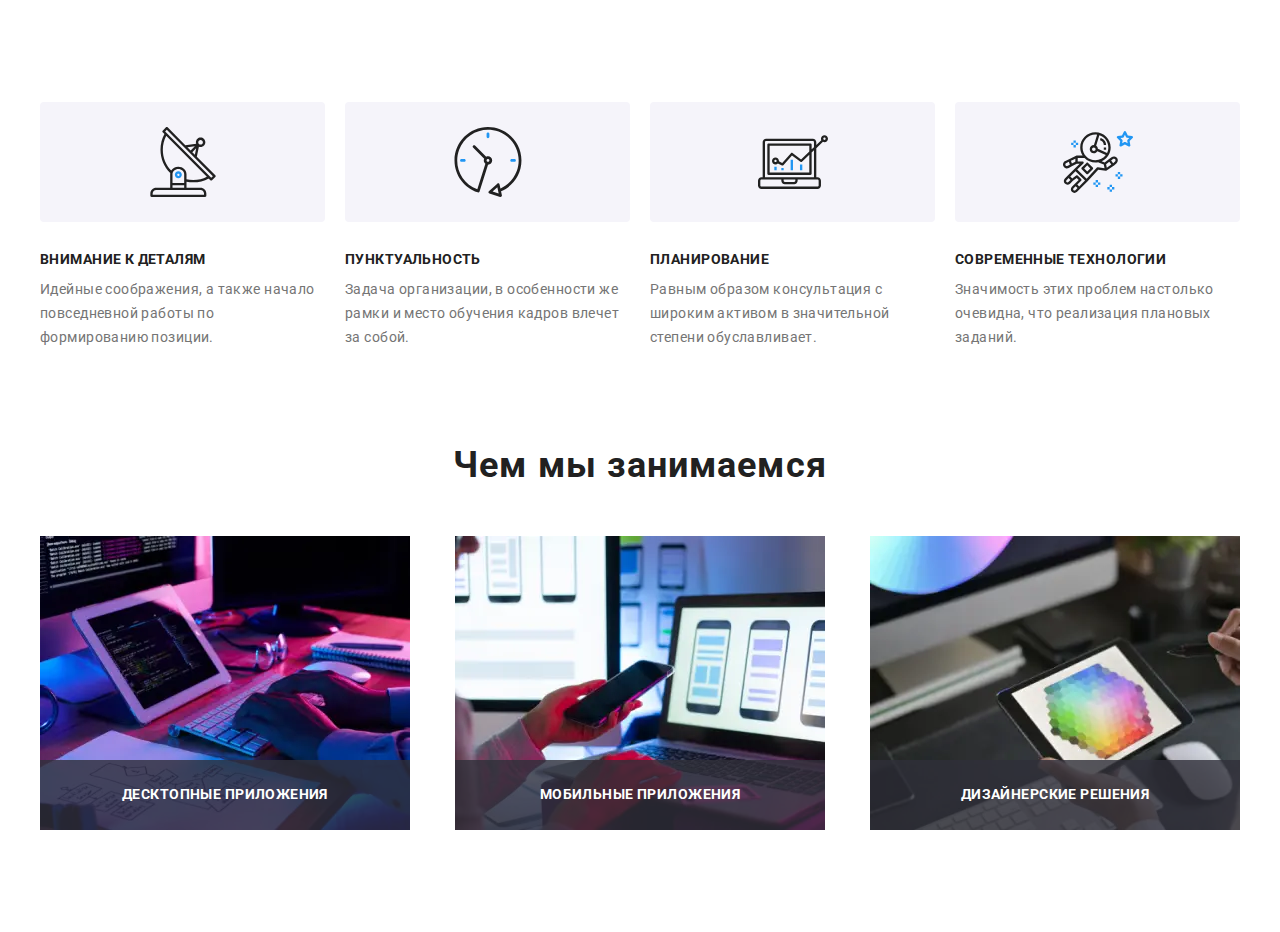
==== commit e0e5bd2b: "Подключение изображений секции "activity"" ====
--- a/index.html
+++ b/index.html
@@ -211,17 +211,35 @@
         <h2 class="section__title activity-title">Чем мы занимаемся</h2>
         <ul class="activity-list list">
           <li class="activity-item">
-            <img class="activity-pic" src="./img/activity/activity1.jpg" alt="Разработчик пишет код по алгоритму" />
+            <picture>
+              <source srcset="./img/activity/activity1.webp 1x, ./img/activity/activity1@2x.webp 2x"
+                media="(min-width: 1200px)" type="image/webp" />
+              <source srcset="./img/activity/activity1.jpg 1x, ./img/activity/activity1@2x.jpg 2x"
+                media="(min-width: 1200px)" />
+              <img class="activity-pic" src="./img/activity/activity1.jpg" alt="Разработчик пишет код по алгоритму" />
+            </picture>
             <p class="activity-pic-lable">Десктопные приложения</p>
           </li>
           <li class="activity-item">
-            <img class="activity-pic" src="./img/activity/activity2.jpg"
-              alt="Разработчик адаптирует код для телефона" />
+            <picture>
+              <source srcset="./img/activity/activity2.webp 1x, ./img/activity/activity2@2x.webp 2x"
+                media="(min-width: 1200px)" type="image/webp" />
+              <source srcset="./img/activity/activity2.jpg 1x, ./img/activity/activity2@2x.jpg 2x"
+                media="(min-width: 1200px)" />
+              <img class="activity-pic" src="./img/activity/activity2.jpg"
+                alt="Разработчик адаптирует код для телефона" />
+            </picture>
             <p class="activity-pic-lable">Мобильные приложения</p>
           </li>
           <li class="activity-item">
-            <img class="activity-pic" src="./img/activity/activity3.jpg"
-              alt="Разработчик адаптирует код для планшета" />
+            <picture>
+              <source srcset="./img/activity/activity3.webp 1x, ./img/activity/activity3@2x.webp 2x"
+                media="(min-width: 1200px)" type="image/webp" />
+              <source srcset="./img/activity/activity3.jpg 1x, ./img/activity/activity3@2x.jpg 2x"
+                media="(min-width: 1200px)" />
+              <img class="activity-pic" src="./img/activity/activity3.jpg"
+                alt="Разработчик адаптирует код для планшета" />
+            </picture>
             <p class="activity-pic-lable">Дизайнерские решения</p>
           </li>
         </ul>
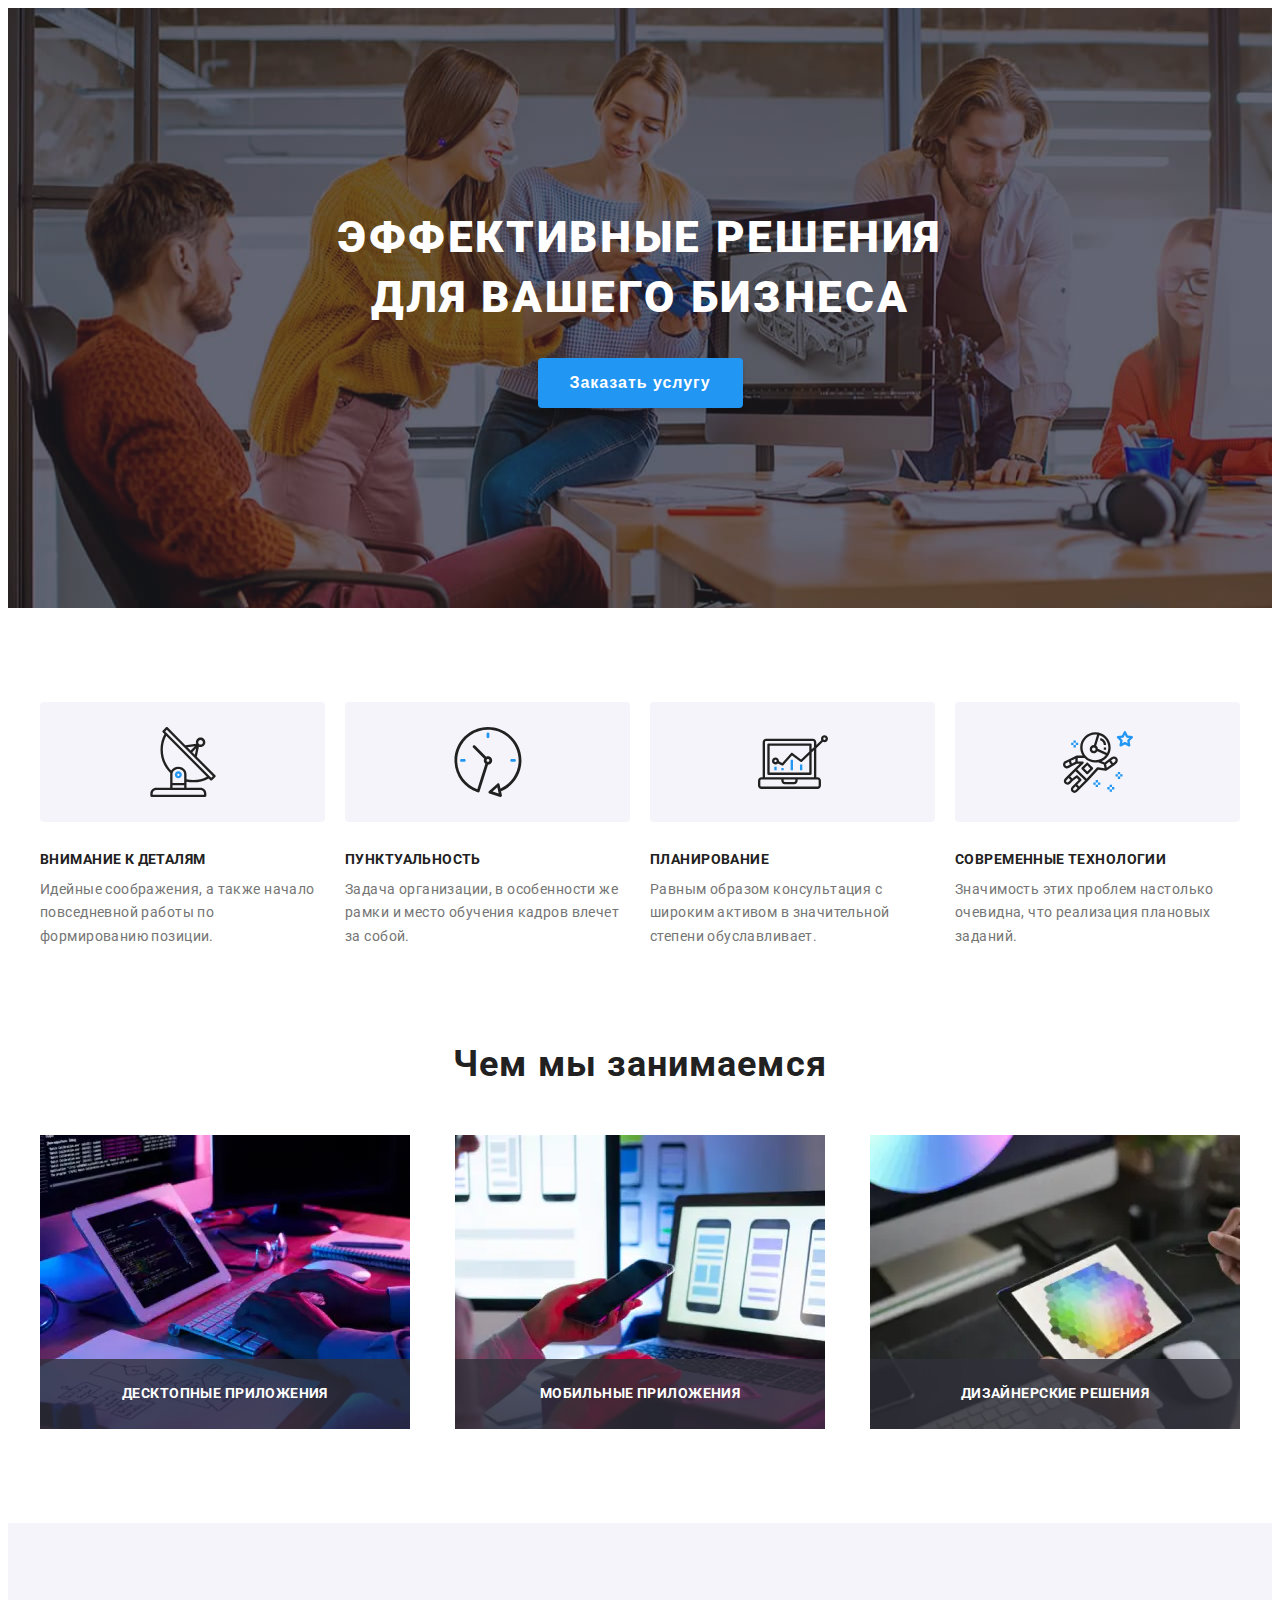
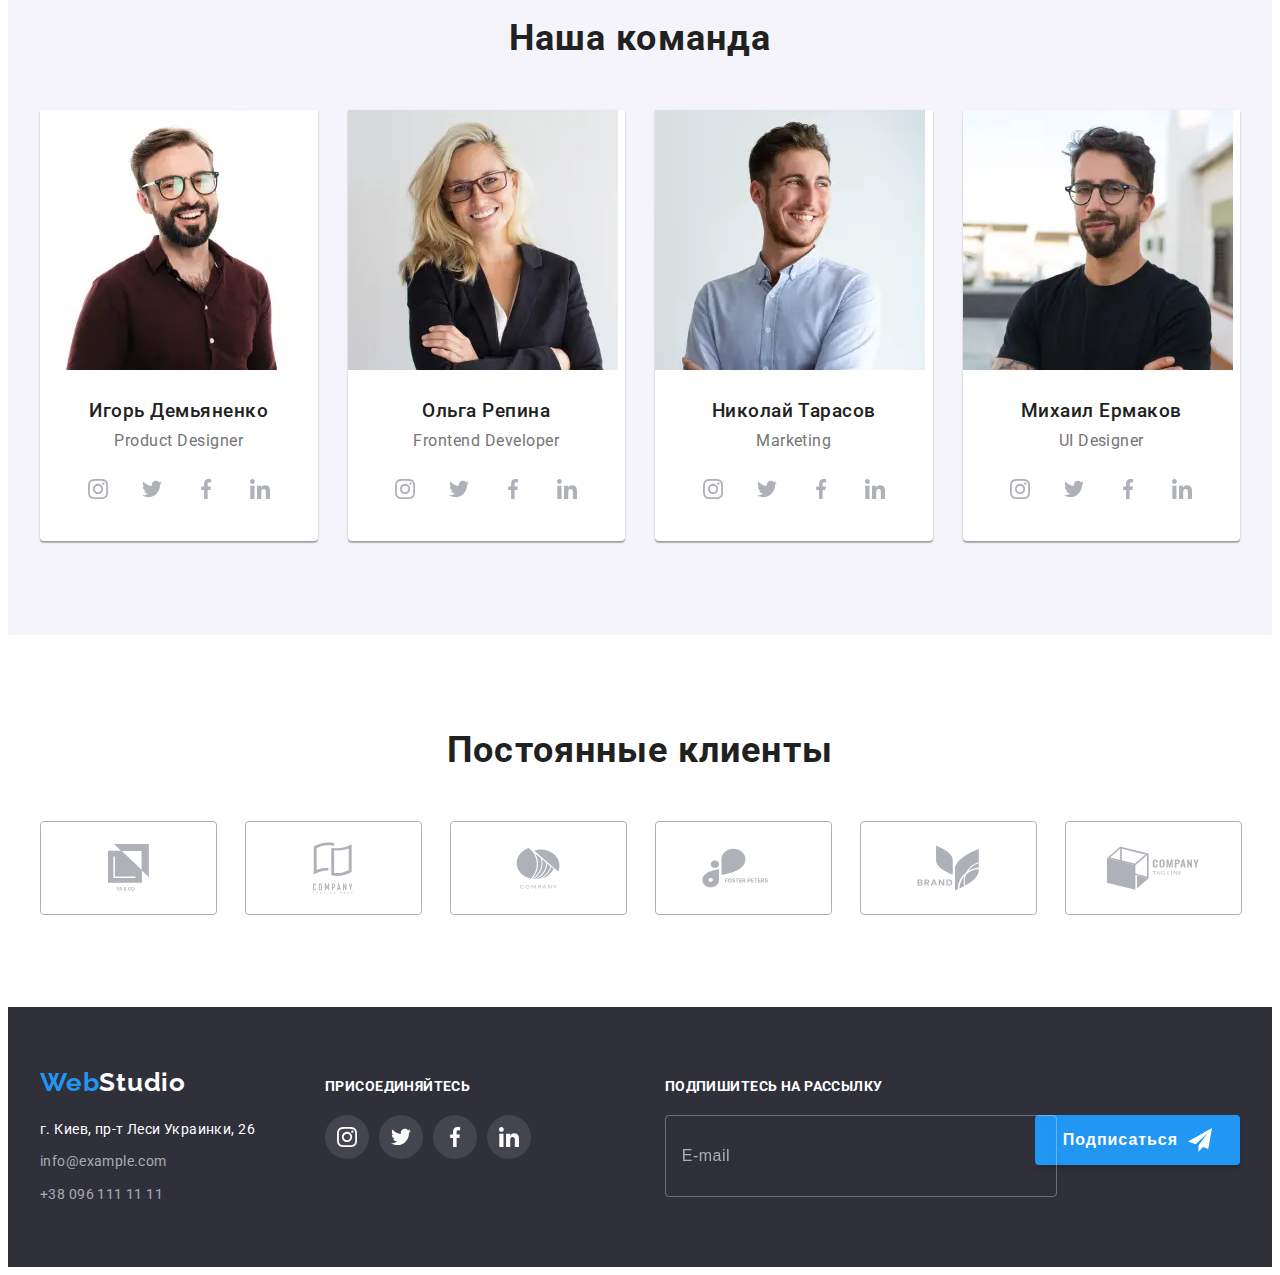
==== commit 0b26703a: "Все секции main и footer" ====
--- a/index.html
+++ b/index.html
@@ -22,8 +22,7 @@
   <!-- <header class="header">
     <div class="header__container container">
       <nav class="header__nav">
-        <a class="logo header__logo link" href="./index.html" lang="en">Web<span
-            class="logo logo--dark">Studio</span></a>
+        <a class="logo header__logo link" href="./index.html" lang="en">Web<span class="logo__dark">Studio</span></a>
         <ul class="menu list">
           <li class="menu__item">
             <a class="menu__link link menu__link-current" href="./index.html">Студия</a>
@@ -48,105 +47,126 @@
         </svg>
         +38 096 111 11 11</a>
     </div>
+
+    <div class="mobile-nav data-menu">
+      <button class="mobile-nav__btn data-menu-close" type="button">
+        <svg class="close-icon" width="19" height="19">
+          <use href="./img/icons.svg#icon-close"></use>
+        </svg>
+      </button>
+      <div class="mobile-nav__top">
+        <ul class="top-list list">
+          <li class="top-list__item">
+            <a href="./index.html" class="top-link top-link__current"> Студия </a>
+          </li>
+          <li class="top-list__item">
+            <a href="./portfolio.html" class="top-link link"> Портфолио </a>
+          </li>
+          <li class="top-list__item">
+            <a href="" class="top-link link"> Контакты </a>
+          </li>
+        </ul>
+      </div>
+      <div class="mobile-nav__bottom">
+        <a class="mobile-nav__mail link" href="mailto:info@devstudio.com">info@devstudio.com</a>
+        <a class="mobile-nav__tel link" href="tel:+380961111111">+38 096 111 11 11</a>
+        <ul class="mobile-social list">
+          <li class="mobile-social__item">
+            <a class="mobile-social__link link" href="">Instagram</a>
+          </li>
+          <li class="mobile-social_line"></li>
+          <li class="mobile-social__item">
+            <a class="mobile-social__link link" href="">Twitter</a>
+          </li>
+          <li class="mobile-social_line"></li>
+          <li class="mobile-social__item">
+            <a class="mobile-social__link link" href="">Facebook</a>
+          </li>
+          <li class="mobile-social_line"></li>
+          <li class="mobile-social__item">
+            <a class="mobile-social__link link" href="">LinkedIn</a>
+          </li>
+        </ul>
+      </div>
+    </div>
+    <button class="mobile-nav__btn data-menu-open" type="button" aria-expanded="false">
+      <svg class="mobile-nav__burger" width="24" height="16">
+        <use href="./img/icons.svg#icon-mob-burger"></use>
+      </svg>
+    </button>
   </header> -->
 
   <main>
     <!--HERO-->
-    <!-- <section class="hero">
-        <div class="hero__wrap container">
-          <h1 class="hero__title">Эффективные решения для вашего бизнеса</h1>
-          <button class="modal-btn" type="button" data-modal-open>
-            Заказать услугу
+    <section class="hero">
+      <div class="hero__wrap container">
+        <h1 class="hero__title">Эффективные решения для вашего бизнеса</h1>
+        <button class="open-close-btn" type="button" data-modal-open>
+          Заказать услугу
+        </button>
+      </div>
+      <div class="backdrop is-hidden" data-modal>
+        <div class="modal-window">
+          <p class="modal-window__title">
+            Оставьте свои данные, мы вам перезвоним
+          </p>
+          <button class="modal-close-btn" type="button" data-modal-close>
+            <svg class="close-icon" width="11" height="11">
+              <use href="./img/icons.svg#icon-close"></use>
+            </svg>
           </button>
+          <form action="#" class="modal-form">
+            <label class="modal-input-label">
+              Имя
+              <span class="modal-input-wrapper">
+                <input type="text" class="modal-input" name="user-name" required autofocus minlength="2"
+                  pattern="[a-zA-Zа-яёА-ЯЁ]+" title="Имя должно содержать только буквы" />
+                <span class="input-icon-wrap">
+                  <svg class="icon-name modal-icon" width="12" height="12">
+                    <use href="./img/icons.svg#icon-name"></use>
+                  </svg>
+                </span>
+              </span>
+            </label>
+            <label class="modal-input-label">
+              Телефон
+              <span class="modal-input-wrapper">
+                <input type="tel" class="modal-input" name="user-tel" required
+                  pattern="[0-9]{3}-[0-9]{3}-[0-9]{2}-[0-9]{2}" title="096-123-45-67" />
+                <span class="input-icon-wrap"><svg class="icon-tel modal-icon" width="13" height="13">
+                    <use href="./img/icons.svg#icon-tel"></use>
+                  </svg>
+                </span>
+              </span>
+            </label>
+            <label class="modal-input-label">
+              Почта
+              <span class="modal-input-wrapper">
+                <input type="email" class="modal-input" name="user-email" />
+                <span class="input-icon-wrap"><svg class="icon-email modal-icon" width="15" height="12">
+                    <use href="./img/icons.svg#icon-email"></use>
+                  </svg>
+                </span>
+              </span>
+            </label>
+            <label class="modal-input-label modal-textarea-label">
+              Комментарий
+              <textarea name="modal-user-coment" class="modal-user-coment" placeholder="Введите текст"></textarea>
+            </label>
+            <div class="modal-check-wrap">
+              <input class="modal-checkbox" name="modal-checkbox" type="checkbox" id="accept-policy" required />
+              <label for="accept-policy" class="modal-checkbox-lable">
+                Соглашаюсь с рассылкой и принимаю &nbsp;
+                <a href="#" class="policy-link">Условия договора</a>
+              </label>
+            </div>
+            <button class="modal-form__submit" type="submit">
+              Отправить
+            </button>
+          </form>
         </div>
-        <div class="backdrop is-hidden" data-modal>
-          <div class="modal-window">
-            <p class="modal-window__title">
-              Оставьте свои данные, мы вам перезвоним
-            </p>
-            <button class="modal-close-btn" type="button" data-modal-close>
-              <svg class="close-icon" width="11" height="11">
-                <use href="./img/icons.svg#icon-close"></use>
-              </svg>
-            </button>
-            <form action="#" class="modal-form">
-              <label class="modal-input-label">
-                Имя
-                <span class="modal-input-wrapper">
-                  <input
-                    type="text"
-                    class="modal-input"
-                    name="user-name"
-                    required
-                    autofocus
-                    minlength="2"
-                    pattern="[a-zA-Zа-яёА-ЯЁ]+"
-                    title="Имя должно содержать только буквы"
-                  />
-                  <span class="input-icon-wrap">
-                    <svg class="icon-name modal-icon" width="12" height="12">
-                      <use href="./img/icons.svg#icon-name"></use>
-                    </svg>
-                  </span>
-                </span>
-              </label>
-              <label class="modal-input-label">
-                Телефон
-                <span class="modal-input-wrapper">
-                  <input
-                    type="tel"
-                    class="modal-input"
-                    name="user-tel"
-                    required
-                    pattern="[0-9]{3}-[0-9]{3}-[0-9]{2}-[0-9]{2}"
-                    title="096-123-45-67"
-                  />
-                  <span class="input-icon-wrap"
-                    ><svg class="icon-tel modal-icon" width="13" height="13">
-                      <use href="./img/icons.svg#icon-tel"></use>
-                    </svg>
-                  </span>
-                </span>
-              </label>
-              <label class="modal-input-label">
-                Почта
-                <span class="modal-input-wrapper">
-                  <input type="email" class="modal-input" name="user-email" />
-                  <span class="input-icon-wrap"
-                    ><svg class="icon-email modal-icon" width="15" height="12">
-                      <use href="./img/icons.svg#icon-email"></use>
-                    </svg>
-                  </span>
-                </span>
-              </label>
-              <label class="modal-input-label modal-textarea-label">
-                Комментарий
-                <textarea
-                  name="modal-user-coment"
-                  class="modal-user-coment"
-                  placeholder="Введите текст"
-                ></textarea>
-              </label>
-              <div class="modal-check-wrap">
-                <input
-                  class="modal-checkbox"
-                  name="modal-checkbox"
-                  type="checkbox"
-                  id="accept-policy"
-                  required
-                />
-                <label for="accept-policy" class="modal-checkbox-lable">
-                  Соглашаюсь с рассылкой и принимаю &nbsp;
-                  <a href="#" class="policy-link">Условия договора</a>
-                </label>
-              </div>
-              <button class="modal-form__submit" type="submit">
-                Отправить
-              </button>
-            </form>
-          </div>
-        </div>
-      </section> -->
+      </div>
+    </section>
 
     <!--Features-->
     <section class="features section">
@@ -216,7 +236,7 @@
                 media="(min-width: 1200px)" type="image/webp" />
               <source srcset="./img/activity/activity1.jpg 1x, ./img/activity/activity1@2x.jpg 2x"
                 media="(min-width: 1200px)" />
-              <img class="activity-pic" src="./img/activity/activity1.jpg" alt="Разработчик пишет код по алгоритму" />
+              <img class="activity-pic" src="#" alt="Разработчик пишет код по алгоритму" />
             </picture>
             <p class="activity-pic-lable">Десктопные приложения</p>
           </li>
@@ -226,8 +246,7 @@
                 media="(min-width: 1200px)" type="image/webp" />
               <source srcset="./img/activity/activity2.jpg 1x, ./img/activity/activity2@2x.jpg 2x"
                 media="(min-width: 1200px)" />
-              <img class="activity-pic" src="./img/activity/activity2.jpg"
-                alt="Разработчик адаптирует код для телефона" />
+              <img class="activity-pic" src="#" alt="Разработчик адаптирует код для телефона" />
             </picture>
             <p class="activity-pic-lable">Мобильные приложения</p>
           </li>
@@ -237,8 +256,7 @@
                 media="(min-width: 1200px)" type="image/webp" />
               <source srcset="./img/activity/activity3.jpg 1x, ./img/activity/activity3@2x.jpg 2x"
                 media="(min-width: 1200px)" />
-              <img class="activity-pic" src="./img/activity/activity3.jpg"
-                alt="Разработчик адаптирует код для планшета" />
+              <img class="activity-pic" src="#" alt="Разработчик адаптирует код для планшета" />
             </picture>
             <p class="activity-pic-lable">Дизайнерские решения</p>
           </li>
@@ -247,273 +265,299 @@
     </section>
 
     <!--Team-->
-    <!-- <section class="team-cards section">
-        <div class="container">
-          <h2 class="section__title team-cards__title">Наша команда</h2>
-          <ul class="team-cards__list list">
-            <li class="team-cards__item">
-              <img
-                class="team-cards__img"
-                src="./img/team/demjanenko.jpg"
-                alt="фотография Игоря Демьяненко"
-                width="270"
-                height="260"
-              />
-              <div class="team-cards__text">
-                <h3 class="team-cards__name">Игорь Демьяненко</h3>
-                <p class="team-cards__proffesion" lang="en">
-                  product-card Designer
-                </p>
-                <ul class="social-list list">
-                  <li class="social-item">
-                    <a href="" class="social-link link">
-                      <svg class="social-icon">
-                        <use href="./img/icons.svg#icon-instagram"></use>
-                      </svg>
-                    </a>
-                  </li>
-                  <li class="social-item">
-                    <a href="" class="social-link link">
-                      <svg class="social-icon">
-                        <use href="./img/icons.svg#icon-twitter"></use>
-                      </svg>
-                    </a>
-                  </li>
-                  <li class="social-item">
-                    <a href="" class="social-link link">
-                      <svg class="social-icon">
-                        <use href="./img/icons.svg#icon-facebook"></use>
-                      </svg>
-                    </a>
-                  </li>
-                  <li class="social-item">
-                    <a href="" class="social-link link">
-                      <svg class="social-icon">
-                        <use href="./img/icons.svg#icon-linkedin"></use>
-                      </svg>
-                    </a>
-                  </li>
-                </ul>
-              </div>
-            </li>
-            <li class="team-cards__item">
-              <img
-                class="team-cards__img"
-                src="./img/team/repina.jpg"
-                alt="фотография Ольги Репиной"
-                width="270"
-                height="260"
-              />
-              <div class="team-cards__text">
-                <h3 class="team-cards__name">Ольга Репина</h3>
-                <p class="team-cards__proffesion" lang="en">
-                  Frontend Developer
-                </p>
-                <ul class="social-list list">
-                  <li class="social-item">
-                    <a href="" class="social-link link">
-                      <svg class="social-icon">
-                        <use href="./img/icons.svg#icon-instagram"></use>
-                      </svg>
-                    </a>
-                  </li>
-                  <li class="social-item">
-                    <a href="" class="social-link link">
-                      <svg class="social-icon">
-                        <use href="./img/icons.svg#icon-twitter"></use>
-                      </svg>
-                    </a>
-                  </li>
-                  <li class="social-item">
-                    <a href="" class="social-link link">
-                      <svg class="social-icon">
-                        <use href="./img/icons.svg#icon-facebook"></use>
-                      </svg>
-                    </a>
-                  </li>
-                  <li class="social-item">
-                    <a href="" class="social-link link">
-                      <svg class="social-icon">
-                        <use href="./img/icons.svg#icon-linkedin"></use>
-                      </svg>
-                    </a>
-                  </li>
-                </ul>
-              </div>
-            </li>
-            <li class="team-cards__item">
-              <img
-                class="team-cards__img"
-                src="./img/team/tarasov.jpg"
-                alt="фотография Николая Тарасова"
-                width="270"
-                height="260"
-              />
-              <div class="team-cards__text">
-                <h3 class="team-cards__name">Николай Тарасов</h3>
-                <p class="team-cards__proffesion" lang="en">Marketing</p>
-                <ul class="social-list list">
-                  <li class="social-item">
-                    <a href="" class="social-link link">
-                      <svg class="social-icon">
-                        <use href="./img/icons.svg#icon-instagram"></use>
-                      </svg>
-                    </a>
-                  </li>
-                  <li class="social-item">
-                    <a href="" class="social-link link">
-                      <svg class="social-icon">
-                        <use href="./img/icons.svg#icon-twitter"></use>
-                      </svg>
-                    </a>
-                  </li>
-                  <li class="social-item">
-                    <a href="" class="social-link link">
-                      <svg class="social-icon">
-                        <use href="./img/icons.svg#icon-facebook"></use>
-                      </svg>
-                    </a>
-                  </li>
-                  <li class="social-item">
-                    <a href="" class="social-link link">
-                      <svg class="social-icon">
-                        <use href="./img/icons.svg#icon-linkedin"></use>
-                      </svg>
-                    </a>
-                  </li>
-                </ul>
-              </div>
-            </li>
-            <li class="team-cards__item">
-              <img
-                class="team-cards__img"
-                src="./img/team/yermakov.jpg"
-                alt="фотография Михаила Ермакова"
-                width="270"
-                height="260"
-              />
-              <div class="team-cards__text">
-                <h3 class="team-cards__name">Михаил Ермаков</h3>
-                <p class="team-cards__proffesion" lang="en">UI Designer</p>
-                <ul class="social-list list">
-                  <li class="social-item">
-                    <a href="" class="social-link link">
-                      <svg class="social-icon">
-                        <use href="./img/icons.svg#icon-instagram"></use>
-                      </svg>
-                    </a>
-                  </li>
-                  <li class="social-item">
-                    <a href="" class="social-link link">
-                      <svg class="social-icon">
-                        <use href="./img/icons.svg#icon-twitter"></use>
-                      </svg>
-                    </a>
-                  </li>
-                  <li class="social-item">
-                    <a href="" class="social-link link">
-                      <svg class="social-icon">
-                        <use href="./img/icons.svg#icon-facebook"></use>
-                      </svg>
-                    </a>
-                  </li>
-                  <li class="social-item">
-                    <a href="" class="social-link link">
-                      <svg class="social-icon">
-                        <use href="./img/icons.svg#icon-linkedin"></use>
-                      </svg>
-                    </a>
-                  </li>
-                </ul>
-              </div>
-            </li>
-          </ul>
-        </div>
-      </section> -->
+    <section class="team-cards section">
+      <div class="container">
+        <h2 class="section__title team-cards__title">Наша команда</h2>
+        <ul class="team-cards__list list">
+
+          <li class="team-cards__item">
+            <picture>
+              <source srcset="./img/team/demjanenko-desktop.webp 1x, ./img/team/demjanenko-desktop@2x.webp 2x"
+                media="(min-width: 1200px)" type="image/webp" />
+              <source srcset="./img/team/demjanenko-desktop.jpg 1x, ./img/team/demjanenko-desktop@2x.jpg 2x"
+                media="(min-width: 1200px)" />
+              <source srcset="./img/team/demjanenko-tablet.webp 1x, ./img/team/demjanenko-tablet@2x.webp 2x"
+                media="(min-width: 768px)" type="image/webp" />
+              <source srcset="./img/team/demjanenko-tablet.jpg 1x, ./img/team/demjanenko-tablet@2x.jpg 2x"
+                media="(min-width: 768px)" />
+              <source srcset="./img/team/demjanenko-mob.webp 1x, ./img/team/demjanenko-mob@2x.webp 2x"
+                media="(min-width: 280px)" type="image/webp" />
+              <source srcset="./img/team/demjanenko-mob.jpg 1x, ./img/team/demjanenko-mob@2x.jpg 2x"
+                media="(min-width: 280px)" />
+              <img class="team-cards__img" src="./img/team/demjanenko.jpg" alt="фотография Игоря Демьяненко" />
+            </picture>
+            <div class="team-cards__text">
+              <h3 class="team-cards__name">Игорь Демьяненко</h3>
+              <p class="team-cards__profession" lang="en">Product Designer</p>
+              <ul class="social-list list">
+                <li class="social-item">
+                  <a href="" class="social-link link">
+                    <svg class="social-icon">
+                      <use href="./img/icons.svg#icon-instagram"></use>
+                    </svg>
+                  </a>
+                </li>
+                <li class="social-item">
+                  <a href="" class="social-link link">
+                    <svg class="social-icon">
+                      <use href="./img/icons.svg#icon-twitter"></use>
+                    </svg>
+                  </a>
+                </li>
+                <li class="social-item">
+                  <a href="" class="social-link link">
+                    <svg class="social-icon">
+                      <use href="./img/icons.svg#icon-facebook"></use>
+                    </svg>
+                  </a>
+                </li>
+                <li class="social-item">
+                  <a href="" class="social-link link">
+                    <svg class="social-icon">
+                      <use href="./img/icons.svg#icon-linkedin"></use>
+                    </svg>
+                  </a>
+                </li>
+              </ul>
+            </div>
+          </li>
+
+          <li class="team-cards__item">
+            <picture>
+              <source srcset="./img/team/repina-desktop.webp 1x, ./img/team/repina-desktop@2x.webp 2x"
+                media="(min-width: 1200px)" type="image/webp" />
+              <source srcset="./img/team/repina-desktop.jpg 1x, ./img/team/repina-desktop@2x.jpg 2x"
+                media="(min-width: 1200px)" />
+              <source srcset="./img/team/repina-tablet.webp 1x, ./img/team/repina-tablet@2x.webp 2x"
+                media="(min-width: 768px)" type="image/webp" />
+              <source srcset="./img/team/repina-tablet.jpg 1x, ./img/team/repina-tablet@2x.jpg 2x"
+                media="(min-width: 768px)" />
+              <source srcset="./img/team/repina-mob.webp 1x, ./img/team/repina-mob@2x.webp 2x"
+                media="(min-width: 280px)" type="image/webp" />
+              <source srcset="./img/team/repina-mob.jpg 1x, ./img/team/repina-mob@2x.jpg 2x"
+                media="(min-width: 280px)" />
+              <img class="team-cards__img" src="./img/team/repina.jpg" alt="фотография Ольги Репиной" />
+            </picture>
+            <div class="team-cards__text">
+              <h3 class="team-cards__name">Ольга Репина</h3>
+              <p class="team-cards__profession" lang="en">
+                Frontend Developer
+              </p>
+              <ul class="social-list list">
+                <li class="social-item">
+                  <a href="" class="social-link link">
+                    <svg class="social-icon">
+                      <use href="./img/icons.svg#icon-instagram"></use>
+                    </svg>
+                  </a>
+                </li>
+                <li class="social-item">
+                  <a href="" class="social-link link">
+                    <svg class="social-icon">
+                      <use href="./img/icons.svg#icon-twitter"></use>
+                    </svg>
+                  </a>
+                </li>
+                <li class="social-item">
+                  <a href="" class="social-link link">
+                    <svg class="social-icon">
+                      <use href="./img/icons.svg#icon-facebook"></use>
+                    </svg>
+                  </a>
+                </li>
+                <li class="social-item">
+                  <a href="" class="social-link link">
+                    <svg class="social-icon">
+                      <use href="./img/icons.svg#icon-linkedin"></use>
+                    </svg>
+                  </a>
+                </li>
+              </ul>
+            </div>
+          </li>
+
+          <li class="team-cards__item">
+            <picture>
+              <source srcset="./img/team/tarasov-desktop.webp 1x, ./img/team/tarasov-desktop@2x.webp 2x"
+                media="(min-width: 1200px)" type="image/webp" />
+              <source srcset="./img/team/tarasov-desktop.jpg 1x, ./img/team/tarasov-desktop@2x.jpg 2x"
+                media="(min-width: 1200px)" />
+              <source srcset="./img/team/tarasov-tablet.webp 1x, ./img/team/tarasov-tablet@2x.webp 2x"
+                media="(min-width: 768px)" type="image/webp" />
+              <source srcset="./img/team/tarasov-tablet.jpg 1x, ./img/team/tarasov-tablet@2x.jpg 2x"
+                media="(min-width: 768px)" />
+              <source srcset="./img/team/tarasov-mob.webp 1x, ./img/team/tarasov-mob@2x.webp 2x"
+                media="(min-width: 280px)" type="image/webp" />
+              <source srcset="./img/team/tarasov-mob.jpg 1x, ./img/team/tarasov-mob@2x.jpg 2x"
+                media="(min-width: 280px)" />
+              <img class="team-cards__img" src="./img/team/tarasov.jpg" alt="фотография Николая Тарасова" />
+            </picture>
+            <div class="team-cards__text">
+              <h3 class="team-cards__name">Николай Тарасов</h3>
+              <p class="team-cards__profession" lang="en">Marketing</p>
+              <ul class="social-list list">
+                <li class="social-item">
+                  <a href="" class="social-link link">
+                    <svg class="social-icon">
+                      <use href="./img/icons.svg#icon-instagram"></use>
+                    </svg>
+                  </a>
+                </li>
+                <li class="social-item">
+                  <a href="" class="social-link link">
+                    <svg class="social-icon">
+                      <use href="./img/icons.svg#icon-twitter"></use>
+                    </svg>
+                  </a>
+                </li>
+                <li class="social-item">
+                  <a href="" class="social-link link">
+                    <svg class="social-icon">
+                      <use href="./img/icons.svg#icon-facebook"></use>
+                    </svg>
+                  </a>
+                </li>
+                <li class="social-item">
+                  <a href="" class="social-link link">
+                    <svg class="social-icon">
+                      <use href="./img/icons.svg#icon-linkedin"></use>
+                    </svg>
+                  </a>
+                </li>
+              </ul>
+            </div>
+          </li>
+
+          <li class="team-cards__item">
+            <picture>
+              <source srcset="./img/team/yermakov-desktop.webp 1x, ./img/team/yermakov-desktop@2x.webp 2x"
+                media="(min-width: 1200px)" type="image/webp" />
+              <source srcset="./img/team/yermakov-desktop.jpg 1x, ./img/team/yermakov-desktop@2x.jpg 2x"
+                media="(min-width: 1200px)" />
+              <source srcset="./img/team/yermakov-tablet.webp 1x, ./img/team/yermakov-tablet@2x.webp 2x"
+                media="(min-width: 768px)" type="image/webp" />
+              <source srcset="./img/team/yermakov-tablet.jpg 1x, ./img/team/yermakov-tablet@2x.jpg 2x"
+                media="(min-width: 768px)" />
+              <source srcset="./img/team/yermakov-mob.webp 1x, ./img/team/yermakov-mob@2x.webp 2x"
+                media="(min-width: 280px)" type="image/webp" />
+              <source srcset="./img/team/yermakov-mob.jpg 1x, ./img/team/yermakov-mob@2x.jpg 2x"
+                media="(min-width: 280px)" />
+              <img class="team-cards__img" src="./img/team/yermakov.jpg" alt="фотография Михаила Ермакова" />
+            </picture>
+            <div class="team-cards__text">
+              <h3 class="team-cards__name">Михаил Ермаков</h3>
+              <p class="team-cards__profession" lang="en">UI Designer</p>
+              <ul class="social-list list">
+                <li class="social-item">
+                  <a href="" class="social-link link">
+                    <svg class="social-icon">
+                      <use href="./img/icons.svg#icon-instagram"></use>
+                    </svg>
+                  </a>
+                </li>
+                <li class="social-item">
+                  <a href="" class="social-link link">
+                    <svg class="social-icon">
+                      <use href="./img/icons.svg#icon-twitter"></use>
+                    </svg>
+                  </a>
+                </li>
+                <li class="social-item">
+                  <a href="" class="social-link link">
+                    <svg class="social-icon">
+                      <use href="./img/icons.svg#icon-facebook"></use>
+                    </svg>
+                  </a>
+                </li>
+                <li class="social-item">
+                  <a href="" class="social-link link">
+                    <svg class="social-icon">
+                      <use href="./img/icons.svg#icon-linkedin"></use>
+                    </svg>
+                  </a>
+                </li>
+              </ul>
+            </div>
+          </li>
+        </ul>
+      </div>
+    </section>
 
     <!--Clients-->
-    <!-- <section class="clients section">
-        <div class="container">
-          <h2 class="section__title clients__title">Постоянные клиенты</h2>
-          <ul class="clients__list list">
-            <li class="client-item">
-              <a href="" class="client-link link">
-                <svg class="client-icon" width="41" height="47">
-                  <use href="./img/icons.svg#icon-client-first"></use>
-                </svg>
-              </a>
-            </li>
-            <li class="client-item">
-              <a href="" class="client-link link">
-                <svg class="client-icon" width="40" height="52">
-                  <use href="./img/icons.svg#icon-client-second"></use>
-                </svg>
-              </a>
-            </li>
-            <li class="client-item">
-              <a href="" class="client-link link">
-                <svg class="client-icon" width="44" height="42">
-                  <use href="./img/icons.svg#icon-client-third"></use>
-                </svg>
-              </a>
-            </li>
-            <li class="client-item">
-              <a href="" class="client-link link">
-                <svg class="client-icon" width="84" height="40">
-                  <use href="./img/icons.svg#icon-client-forth"></use>
-                </svg>
-              </a>
-            </li>
-            <li class="client-item">
-              <a href="" class="client-link link">
-                <svg class="client-icon" width="63" height="46">
-                  <use href="./img/icons.svg#icon-client-fifth"></use>
-                </svg>
-              </a>
-            </li>
-            <li class="client-item">
-              <a href="" class="client-link link">
-                <svg class="client-icon" width="94" height="44">
-                  <use href="./img/icons.svg#icon-client-sixth"></use>
-                </svg>
-              </a>
-            </li>
-          </ul>
-        </div>
-      </section> -->
+    <section class="clients section">
+      <div class="container">
+        <h2 class="section__title clients__title">Постоянные клиенты</h2>
+        <ul class="clients__list list">
+          <li class="client-item">
+            <a href="" class="client-link link">
+              <svg class="client-icon" width="41" height="47">
+                <use href="./img/icons.svg#icon-client-first"></use>
+              </svg>
+            </a>
+          </li>
+          <li class="client-item">
+            <a href="" class="client-link link">
+              <svg class="client-icon" width="40" height="52">
+                <use href="./img/icons.svg#icon-client-second"></use>
+              </svg>
+            </a>
+          </li>
+          <li class="client-item">
+            <a href="" class="client-link link">
+              <svg class="client-icon" width="44" height="42">
+                <use href="./img/icons.svg#icon-client-third"></use>
+              </svg>
+            </a>
+          </li>
+          <li class="client-item">
+            <a href="" class="client-link link">
+              <svg class="client-icon" width="84" height="40">
+                <use href="./img/icons.svg#icon-client-forth"></use>
+              </svg>
+            </a>
+          </li>
+          <li class="client-item">
+            <a href="" class="client-link link">
+              <svg class="client-icon" width="63" height="46">
+                <use href="./img/icons.svg#icon-client-fifth"></use>
+              </svg>
+            </a>
+          </li>
+          <li class="client-item">
+            <a href="" class="client-link link">
+              <svg class="client-icon" width="94" height="44">
+                <use href="./img/icons.svg#icon-client-sixth"></use>
+              </svg>
+            </a>
+          </li>
+        </ul>
+      </div>
+    </section>
   </main>
 
-  <!-- <footer class="footer">
-      <div class="footer__wrap container">
+  <footer class="footer section">
+    <div class="footer__desktop-wrap container">
+      <div class="footer__first-box">
         <div class="footer__contacts">
-          <a class="logo footer__logo link" href="./" lang="en"
-            >Web<span class="logo logo--light">Studio</span></a
-          >
+          <a class="logo footer__logo link" href="./" lang="en">Web<span class="logo__light">Studio</span></a>
           <address class="address">
             <ul class="address__list list">
               <li class="address__list-item">
-                <a
-                  class="address__location link"
-                  href="https://goo.gl/maps/eU8yyStRN8f8yWrFA"
-                  target="blank"
-                  rel="noopener noreferrer"
-                >
+                <a class="address__location link" href="https://goo.gl/maps/eU8yyStRN8f8yWrFA" target="blank"
+                  rel="noopener noreferrer">
                   г. Киев, пр-т Леси Украинки, 26
                 </a>
               </li>
               <li class="address__list-item">
-                <a class="info-link link" href="mailto:info@devstudio.com"
-                  >info@example.com</a
-                >
+                <a class="info-link link" href="mailto:info@devstudio.com">info@example.com</a>
               </li>
               <li class="address__list-item">
-                <a class="info-link link" href="tel:++380961111111"
-                  >+38 096 111 11 11</a
-                >
+                <a class="info-link link" href="tel:++380961111111">+38 096 111 11 11</a>
               </li>
             </ul>
           </address>
         </div>
+
         <div class="footer__links">
           <p class="footer__subtitle">Присоединяйтесь</p>
           <ul class="footer__social-list list">
@@ -547,30 +591,28 @@
             </li>
           </ul>
         </div>
-        <form class="footer__form" action="#">
-          <p class="footer__subtitle">Подпишитесь на рассылку</p>
-          <div class="footer__form-wrap">
-            <label class="footer__mailing-label">
-              <input
-                type="email"
-                class="footer__form-field"
-                name="mailing"
-                placeholder="E-mail"
-                required
-              />
-            </label>
-            <button type="submit" class="footer__btn">
-              <span class="footer__btn-text">Подписаться</span>
-              <svg class="footer__btn-icon">
-                <use href="./img/icons.svg#icon-send"></use>
-              </svg>
-            </button>
-          </div>
-        </form>
-      </div>
-    </footer> -->
-
-  <!-- <script src="./js/modal.js"></script> -->
+      </div>
+
+      <form class="footer__form" action="#">
+        <p class="footer__subtitle">Подпишитесь на рассылку</p>
+        <div class="footer__form-wrap">
+          <label class="footer__mailing-label">
+            <input type="email" class="footer__form-field" name="mailing" placeholder="E-mail" required />
+          </label>
+          <button type="submit" class="footer__btn">
+            <span class="footer__btn-text">Подписаться</span>
+            <svg class="footer__btn-icon">
+              <use href="./img/icons.svg#icon-send"></use>
+            </svg>
+          </button>
+        </div>
+      </form>
+
+    </div>
+  </footer>
+  <!-- <script src="./js/menu.js"></script> -->
+  <script src="./js/modal.js"></script>
+
 </body>
 
 </html>--- a/css/main.min.css
+++ b/css/main.min.css
@@ -1,3 +1,3 @@
 :root{--main-color: #212121;--accent-color: #2196f3;--small-text-color: #757575;--another-main-color: #ffffff;--main-font: "Roboto", sans-serif;--secondary-font: "Raleway", sans-serif;--transition-color: color 250ms cubic-bezier(0.4, 0, 0.2, 1);--transition-fill: fill 250ms cubic-bezier(0.4, 0, 0.2, 1);--transition-background-color: background-color 250ms
-    cubic-bezier(0.4, 0, 0.2, 1);--transition-border: body 250ms cubic-bezier(0.4, 0, 0.2, 1)}.visually-hidden{position:absolute !important;clip:rect(1px 1px 1px 1px);clip:rect(1px, 1px, 1px, 1px);padding:0 !important;border:0 !important;height:1px !important;width:1px !important;overflow:hidden}.modal-form__submit,.modal-btn,.footer__btn{font-weight:700;font-size:16px;line-height:1.87;letter-spacing:0.06em;text-align:center;color:var(--another-main-color);background-color:var(--accent-color);box-shadow:0px 4px 4px rgba(0,0,0,0.15);border:none;border-radius:4px;transition:var(--transition-background-color);cursor:pointer}.modal-form__submit:hover,.modal-btn:hover,.footer__btn:hover,.modal-form__submit:focus,.modal-btn:focus,.footer__btn:focus{background-color:#188ce8;outline:1px dotted #494747}h1,h2,h3,h4,h5,h6,p{margin-top:0;margin-bottom:0}ul,ol{margin-top:0;margin-bottom:0;padding-left:0}img{display:block}body{font-family:var(--main-font);background:var(--another-main-color);color:var(--main-color)}.list{list-style:none}.link{text-decoration:none}.container{padding-left:15px;padding-right:15px;width:100%;margin:0 auto}@media screen and (min-width: 480px){.container{width:480px}}@media screen and (min-width: 768px){.container{width:768px}}@media screen and (min-width: 1200px){.container{width:1200px}}.section{padding-top:60px;padding-bottom:60px}.section__title{font-weight:700;font-size:28px;line-height:1.17;text-align:center;letter-spacing:0.03em;margin-bottom:30px}@media screen and (min-width: 1200px){.section{padding-top:94px;padding-bottom:94px}.section__title{font-weight:700;font-size:36px;line-height:1.17;text-align:center;letter-spacing:0.03em;margin-bottom:50px}}.logo{font-family:var(--secondary-font);font-weight:700;font-size:26px;line-height:1.19;letter-spacing:0.03em;color:var(--accent-color);display:inline-block}.logo--dark{color:#000000}.logo--light{color:var(--another-main-color)}.header__nav{display:flex;align-items:center}.header__logo{margin-right:94px}.menu{display:flex;align-items:center}.menu__item:not(:last-child){margin-right:50px}.menu__link{font-weight:500;font-size:14px;line-height:1.14;letter-spacing:0.02em;color:var(--main-color);display:block;position:relative;transition:var(--transition-color)}.menu__link:hover,.menu__link:focus{color:var(--accent-color)}.menu__link-current{color:var(--accent-color)}.menu__link-current::after{content:"";display:block;width:100%;height:4px;left:0;bottom:-35px;border-radius:2px;background-color:var(--accent-color);position:absolute}.backdrop{position:fixed;top:0;left:0;width:100vw;height:100vh;z-index:1000;background-color:rgba(0,0,0,0.2);opacity:1;visibility:visible;pointer-events:auto;transition:opacity 250ms cubic-bezier(0.4, 0, 0.2, 1),visibility 250ms cubic-bezier(0.4, 0, 0.2, 1);display:flex}.backdrop.is-hidden{opacity:0;visibility:hidden;pointer-events:none}.backdrop.is-hidden .modal-window{transform:translate(-50%, -50%) scale(0.5);opacity:0}.modal-window{position:absolute;top:50%;left:50%;padding:40px;min-width:528px;min-height:580px;background:var(--another-main-color);box-shadow:0px 1px 3px rgba(0,0,0,0.12),0px 1px 1px rgba(0,0,0,0.14),0px 2px 1px rgba(0,0,0,0.2);border-radius:4px;transform:translate(-50%, -50%) scale(1);opacity:1;transition:opacity 250ms cubic-bezier(0.4, 0, 0.2, 1),transform 250ms cubic-bezier(0.4, 0, 0.2, 1)}.modal-window__title{font-weight:700;font-size:20px;line-height:1.15;text-align:center;letter-spacing:0.03em;color:var(--main-color);margin-bottom:12px}.modal-close-btn{position:absolute;top:8px;right:8px;width:30px;height:30px;background:var(--another-main-color);border:1px solid rgba(0,0,0,0.1);border-radius:50%;display:flex;align-items:center;justify-content:center;fill:#000000;cursor:pointer;transition:var(--transition-fill)}.modal-close-btn:hover,.modal-close-btn:focus{fill:var(--accent-color);outline:none}.close-icon{visibility:inherit;pointer-events:inherit}.modal-form{display:flex;flex-direction:column}.modal-form__submit{align-self:center;margin-top:30px;display:block;padding:10px 56px}.modal-input-label{font-size:12px;line-height:1.17;letter-spacing:0.01em;color:var(--small-text-color);margin-bottom:10px}.modal-input-wrapper{position:relative;display:block;margin-top:4px}.modal-input{width:100%;height:40px;border:1px solid rgba(33,33,33,0.2);box-sizing:border-box;border-radius:4px;padding-left:42px;padding-right:12px;transition:var(--transition-border)}.modal-input:hover,.modal-input:focus{outline:none;border:1px solid var(--accent-color);border-radius:4px}.input-icon-wrap{width:18px;height:18px;display:flex;align-items:center;justify-content:center;position:absolute;top:50%;left:12px;fill:var(--main-color);transform:translateY(-50%);transition:var(--transition-fill)}.modal-input:hover ~ .input-icon-wrap,.modal-input:focus ~ .input-icon-wrap{fill:var(--accent-color)}.modal-textarea-label{font-size:12px;line-height:1.17;letter-spacing:0.01em;color:var(--small-text-color);margin-bottom:20px}.modal-user-coment{width:100%;resize:none;height:120px;border:1px solid rgba(33,33,33,0.2);border-radius:4px;padding:12px 16px;margin-top:4px;transition:var(--transition-border)}.modal-user-coment:hover,.modal-user-coment:focus{outline:none;border:1px solid var(--accent-color);border-radius:4px}.modal-user-coment::placeholder{font-size:14px;line-height:1.14;letter-spacing:0.01em;color:rgba(117,117,117,0.5)}.modal-check-wrap{position:relative}.modal-checkbox{position:absolute;bottom:0;left:8px;clip:rect(1px 1px 1px 1px);clip:rect(1px, 1px, 1px, 1px);padding:0 !important;border:0 !important;height:1px !important;width:1px !important;overflow:hidden}.modal-checkbox-lable{position:relative;display:flex;align-items:center;font-size:14px;line-height:1.71;letter-spacing:0.03em;color:var(--small-text-color)}.modal-checkbox-lable::before{content:"";display:block;cursor:pointer;margin-right:7px}.modal-checkbox+.modal-checkbox-lable::before{background-image:url("../img/icon-agree-uncheck.svg");background-repeat:no-repeat;background-size:cover;width:16px;height:15px}.modal-checkbox:checked+.modal-checkbox-lable::before{background-image:url("../img/icon-agree-check.svg")}.modal-checkbox:focus+.modal-checkbox-lable::before{background-image:url("../img/icon-agree-uncheck.svg");outline:1px dotted #494747}.modal-checkbox:checked:focus+.modal-checkbox-lable::before{background-image:url("../img/icon-agree-check.svg");outline:1px dotted #494747}.policy-link{color:var(--accent-color)}.policy-link:focus,.policy-link:hover{outline:1px dotted #494747}.social-list{display:flex;justify-content:space-between}.social-item{width:44px;height:44px}.social-icon{width:20px;height:20px}.social-link{display:flex;width:100%;height:100%;border-radius:50%;background-color:#ffffff;justify-content:center;align-items:center;fill:#afb1b8;transition:var(--transition-background-color),var(--transition-fill)}.social-link:hover,.social-link:focus{background-color:var(--accent-color);fill:var(--another-main-color);outline:none}.footer__links{padding-top:12px}.footer__subtitle{font-weight:700;font-size:14px;line-height:1.14;letter-spacing:0.03em;text-transform:uppercase;color:var(--another-main-color);margin-bottom:20px}.footer__social-list{display:flex}.footer__social-item{width:44px;height:44px}.footer__social-item:not(:last-child){margin-right:10px}.footer__social-icon{width:20px;height:20px}.footer__social-link{display:flex;width:100%;height:100%;justify-content:center;align-items:center;border-radius:50%;background-color:rgba(255,255,255,0.1);fill:var(--another-main-color);transition:var(--transition-background-color)}.footer__social-link:hover,.footer__social-link:focus{background-color:var(--accent-color);outline:none}.header{padding-top:24px;padding-bottom:25px;border-bottom:1px solid #ececec}.header__container{display:flex;align-items:center}.header__mail{margin-right:50px;margin-left:auto}.header__contacts{display:flex;align-items:center;font-weight:500;font-size:14px;line-height:1.14;letter-spacing:0.02em;color:var(--small-text-color);fill:var(--small-text-color);transition:var(--transition-color),var(--transition-fill)}.header__icon{margin-right:10px}.header__contacts:hover,.header__contacts:focus{color:var(--accent-color);fill:var(--accent-color);outline:none}.hero{padding-top:200px;padding-bottom:200px;max-width:1600px;background-image:linear-gradient(rgba(47,48,58,0.4), rgba(47,48,58,0.4)),url(../../img/hero/hero_desk.jpg);background-color:#c4c4c4;background-repeat:no-repeat;background-size:cover;margin:0 auto}.hero__title{font-weight:900;font-size:44px;line-height:1.36;letter-spacing:0.06em;text-transform:uppercase;text-align:center;color:var(--another-main-color);max-width:696px;margin:0 auto 30px}.modal-btn{display:block;margin:0 auto;padding:10px 32px}.feature-icon{width:70px;height:70px;background-color:#f5f4fa}.feature-icon-wrap{display:flex;justify-content:center;align-items:center;height:120px;background-color:#f5f4fa;border-radius:4px;margin-bottom:30px}.features-item__title{font-weight:700;font-size:14px;line-height:1.14;text-align:center;letter-spacing:0.03em;text-transform:uppercase;margin-bottom:10px}.features-item__desc{font-size:14px;line-height:1.71;letter-spacing:0.03em;color:var(--small-text-color)}@media screen and (max-width: 767px){.features-item:not(:last-child){margin-bottom:30px}}@media screen and (min-width: 768px){.features__list{display:flex;justify-content:space-between;flex-wrap:wrap}.features-item__title{text-align:start}}@media screen and (min-width: 768px) and (max-width: 1199px){.features-item{width:calc((100% - 30px) / 2)}.features-item:not(:nth-last-child(-n+2)){margin-bottom:30px}}@media screen and (min-width: 1200px){.features-item{width:calc((100% - 60px) / 4)}.features-item:not(:nth-last-child(-n+4)){margin-bottom:30px}}.activity{display:none}@media screen and (min-width: 1200px){.activity{display:block;padding-top:0}.activity-list{display:flex;justify-content:space-between}.activity-item{width:370px;height:294px;position:relative}.activity-item>.activity-pic-lable{position:absolute;bottom:0;width:100%;padding:27px 0;background-color:rgba(47,48,58,0.8);font-weight:700;font-size:14px;line-height:1.14;text-align:center;letter-spacing:0.03em;text-transform:uppercase;color:var(--another-main-color)}.activity-pic{max-width:100%;height:auto}}.team-cards{background:#f5f4fa}.team-cards__list{display:flex;flex-wrap:wrap;margin-left:-30px;margin-top:-30px}.team-cards__item{background:var(--another-main-color);box-shadow:0px 1px 3px rgba(0,0,0,0.12),0px 1px 1px rgba(0,0,0,0.14),0px 2px 1px rgba(0,0,0,0.2);border-radius:0px 0px 4px 4px;margin-left:30px;margin-top:30px;flex-basis:calc((100% - 120px) / 4)}.team-cards__text{text-align:center;font-size:16px;line-height:1.19;letter-spacing:0.03em;padding:30px 32px}.team-cards__name{font-weight:500;margin-bottom:10px}.team-cards__proffesion{color:var(--small-text-color);margin-bottom:16px}.clients{background-color:var(--another-main-color)}.clients .clients__list{display:flex;flex-wrap:wrap;justify-content:space-between}.client-item{width:170px;height:92px}.client-link{display:flex;justify-content:center;align-items:center;width:100%;height:100%;border:1px solid #afb1b8;border-radius:4px;background-color:transparent;fill:#afb1b8;transition:var(--transition-fill),border 250ms cubic-bezier(0.4, 0, 0.2, 1) 0ms}.client-link:focus,.client-link:hover{fill:var(--accent-color);border:1px solid var(--accent-color);outline:none}.footer{background:#2f303a;padding-top:60px;padding-bottom:60px}.footer__wrap{display:flex}.footer__contacts{margin-right:70px}.footer__logo{margin-bottom:20px}.address{font-style:normal}.address__list-item:not(:last-child){margin-bottom:9px}.address__location{font-size:14px;line-height:1.71;letter-spacing:0.03em;color:var(--another-main-color);transition:var(--transition-color)}.address__location:hover,.address__location:focus{color:var(--accent-color)}.info-link{font-size:14px;line-height:1.71;letter-spacing:0.03em;color:rgba(255,255,255,0.6);transition:var(--transition-color)}.info-link:hover,.info-link:focus{color:var(--accent-color)}.footer__form{padding-top:12px;margin-left:auto}.footer__form-wrap{display:flex}.footer__form-field{display:inline-block;width:358px;height:50px;background-color:transparent;border:1px solid rgba(255,255,255,0.3);filter:drop-shadow(0px 4px 4px rgba(0,0,0,0.15));border-radius:4px;padding:15px 16px;font-size:16px;line-height:1.25;display:flex;align-items:center;letter-spacing:0.03em;color:var(--another-main-color);margin-right:12px;transition:var(--transition-border)}.footer__form-field:hover,.footer__form-field:focus{border-color:var(--accent-color);outline:none}.footer__form-field:focus:not(:placeholder-shown):valid{border-color:var(--accent-color);outline:none}.footer__form-field:focus:not(:placeholder-shown):invalid{border-color:red;outline:none}.footer__form-field::placeholder{color:rgba(255,255,255,0.6)}.footer__btn{height:50px;display:flex;align-items:center;padding:10px 28px;fill:var(--another-main-color)}.footer__btn-text{display:inline-block;margin-right:10px}.footer__btn-icon{width:24px;height:24px}.filter{display:flex;flex-wrap:wrap;padding-bottom:50px;justify-content:center}.filter__link:not(:last-child){margin-right:10px}.filter__btn{font-family:inherit;font-weight:500;font-size:16px;line-height:1.62;text-align:center;letter-spacing:0.03em;background-color:#f5f4fa;border-radius:4px;cursor:pointer;border:none;padding:8px 24px;transition:var(--transition-color),var(--transition-background-color),box-shadow 250ms cubic-bezier(0.4, 0, 0.2, 1) 0ms}.filter__btn--current,.filter__btn:hover,.filter__btn:focus{color:var(--another-main-color);background-color:var(--accent-color);box-shadow:0px 3px 1px rgba(0,0,0,0.1),0px 1px 2px rgba(0,0,0,0.08),0px 2px 2px rgba(0,0,0,0.12)}.product-card-list{display:flex;flex-wrap:wrap;margin-left:-30px;margin-top:-30px}.product-card{margin-left:30px;margin-top:30px;flex-basis:calc((100% - 90px) / 3);transition:box-shadow 250ms cubic-bezier(0.4, 0, 0.2, 1) 0ms}.product-card:hover{box-shadow:0px 1px 1px rgba(0,0,0,0.12),0px 4px 4px rgba(0,0,0,0.06),1px 4px 6px rgba(0,0,0,0.16)}.product-card__link{display:block}.product-card__wrapper{position:relative;overflow:hidden}.product-card__img{display:block;max-width:100%;height:auto}.product-card__text{padding:20px 24px;border:1px solid #eeeeee}.product-card__name{font-weight:700;font-size:18px;line-height:2;letter-spacing:0.06em;padding-bottom:4px}.product-card__type{font-size:16px;line-height:1.87;letter-spacing:0.03em;color:var(--small-text-color)}.product-card-overlay{padding:63px 24px;font-size:18px;line-height:1.56;letter-spacing:0.03em;color:var(--another-main-color);background-color:rgba(33,150,243,0.9);position:absolute;top:0;left:0;width:100%;height:100%;overflow:auto;transform:translateY(101%);transition:transform 250ms cubic-bezier(0.4, 0, 0.2, 1)}.product-card__link:hover .product-card-overlay,.product-card__link:focus .product-card-overlay{transform:translateY(0)}
+    cubic-bezier(0.4, 0, 0.2, 1);--transition-border: body 250ms cubic-bezier(0.4, 0, 0.2, 1)}.visually-hidden{position:absolute !important;clip:rect(1px 1px 1px 1px);clip:rect(1px, 1px, 1px, 1px);padding:0 !important;border:0 !important;height:1px !important;width:1px !important;overflow:hidden}h1,h2,h3,h4,h5,h6,p{margin-top:0;margin-bottom:0}ul,ol{margin-top:0;margin-bottom:0;padding-left:0}img{display:block}body{font-family:var(--main-font);background:var(--another-main-color);color:var(--main-color)}.list{list-style:none}.link{text-decoration:none}.container{padding-left:15px;padding-right:15px;width:100%;margin:0 auto}@media screen and (min-width: 480px){.container{max-width:480px}}@media screen and (min-width: 768px){.container{max-width:768px}}@media screen and (min-width: 1200px){.container{max-width:1200px}}.section{padding-top:60px;padding-bottom:60px}.section__title{font-weight:700;font-size:28px;line-height:1.17;text-align:center;letter-spacing:0.03em;margin-bottom:30px}@media screen and (min-width: 1200px){.section{padding-top:94px;padding-bottom:94px}.section__title{font-size:36px;margin-bottom:50px}}.logo{font-family:var(--secondary-font);font-weight:700;font-size:24px;line-height:1.17;letter-spacing:0.03em;color:var(--accent-color);display:inline-block}@media screen and (min-width: 1200px){.logo{font-size:26px;line-height:1.19}}.logo__dark{color:#000000}.logo__light{color:var(--another-main-color)}.header__nav{display:flex;align-items:center}.header__logo{margin-right:94px}.menu{display:flex;align-items:center}.menu__item:not(:last-child){margin-right:50px}.menu__link{font-weight:500;font-size:14px;line-height:1.14;letter-spacing:0.02em;color:var(--main-color);display:block;position:relative;transition:var(--transition-color)}.menu__link:hover,.menu__link:focus{color:var(--accent-color)}.menu__link-current{color:var(--accent-color)}.menu__link-current::after{content:"";display:block;width:100%;height:4px;left:0;bottom:-35px;border-radius:2px;background-color:var(--accent-color);position:absolute}.backdrop{position:fixed;top:0;left:0;width:100vw;height:100vh;z-index:1000;background-color:rgba(0,0,0,0.2);opacity:1;visibility:visible;pointer-events:auto;transition:opacity 250ms cubic-bezier(0.4, 0, 0.2, 1),visibility 250ms cubic-bezier(0.4, 0, 0.2, 1);display:flex}.backdrop.is-hidden{opacity:0;visibility:hidden;pointer-events:none}.backdrop.is-hidden .modal-window{transform:translate(-50%, -50%) scale(0.5);opacity:0}.modal-window{position:absolute;top:50%;left:50%;padding:40px;min-width:528px;min-height:580px;background:var(--another-main-color);box-shadow:0px 1px 3px rgba(0,0,0,0.12),0px 1px 1px rgba(0,0,0,0.14),0px 2px 1px rgba(0,0,0,0.2);border-radius:4px;transform:translate(-50%, -50%) scale(1);opacity:1;transition:opacity 250ms cubic-bezier(0.4, 0, 0.2, 1),transform 250ms cubic-bezier(0.4, 0, 0.2, 1)}.modal-window__title{font-weight:700;font-size:20px;line-height:1.15;text-align:center;letter-spacing:0.03em;color:var(--main-color);margin-bottom:12px}.modal-close-btn{position:absolute;display:flex;align-items:center;justify-content:center;fill:#000000;cursor:pointer;transition:var(--transition-fill);top:8px;right:8px;width:30px;height:30px;background:var(--another-main-color);border:1px solid rgba(0,0,0,0.1);border-radius:50%}.modal-close-btn:hover,.modal-close-btn:focus{fill:var(--accent-color);outline:none}.close-icon{visibility:inherit;pointer-events:inherit}.modal-form{display:flex;flex-direction:column}.modal-form__submit{font-weight:700;font-size:16px;line-height:1.87;letter-spacing:0.06em;text-align:center;color:var(--another-main-color);background-color:var(--accent-color);box-shadow:0px 4px 4px rgba(0,0,0,0.15);border:none;border-radius:4px;transition:var(--transition-background-color);cursor:pointer;align-self:center;margin-top:30px;display:block;padding:10px 56px}.modal-form__submit:hover,.modal-form__submit:focus{background-color:#188ce8;outline:1px dotted #494747}.modal-input-label{font-size:12px;line-height:1.17;letter-spacing:0.01em;color:var(--small-text-color);margin-bottom:10px}.modal-input-wrapper{position:relative;display:block;margin-top:4px}.modal-input{width:100%;height:40px;border:1px solid rgba(33,33,33,0.2);box-sizing:border-box;border-radius:4px;padding-left:42px;padding-right:12px;transition:var(--transition-border)}.modal-input:hover,.modal-input:focus{outline:none;border:1px solid var(--accent-color);border-radius:4px}.input-icon-wrap{width:18px;height:18px;display:flex;align-items:center;justify-content:center;position:absolute;top:50%;left:12px;fill:var(--main-color);transform:translateY(-50%);transition:var(--transition-fill)}.modal-input:hover ~ .input-icon-wrap,.modal-input:focus ~ .input-icon-wrap{fill:var(--accent-color)}.modal-textarea-label{font-size:12px;line-height:1.17;letter-spacing:0.01em;color:var(--small-text-color);margin-bottom:20px}.modal-user-coment{width:100%;resize:none;height:120px;border:1px solid rgba(33,33,33,0.2);border-radius:4px;padding:12px 16px;margin-top:4px;transition:var(--transition-border)}.modal-user-coment:hover,.modal-user-coment:focus{outline:none;border:1px solid var(--accent-color);border-radius:4px}.modal-user-coment::placeholder{font-size:14px;line-height:1.14;letter-spacing:0.01em;color:rgba(117,117,117,0.5)}.modal-check-wrap{position:relative}.modal-checkbox{position:absolute;bottom:0;left:8px;clip:rect(1px 1px 1px 1px);clip:rect(1px, 1px, 1px, 1px);padding:0 !important;border:0 !important;height:1px !important;width:1px !important;overflow:hidden}.modal-checkbox-lable{position:relative;display:flex;align-items:center;font-size:14px;line-height:1.71;letter-spacing:0.03em;color:var(--small-text-color)}.modal-checkbox-lable::before{content:"";display:block;cursor:pointer;margin-right:7px}.modal-checkbox+.modal-checkbox-lable::before{background-image:url("../img/icon-agree-uncheck.svg");background-repeat:no-repeat;background-size:cover;width:16px;height:15px}.modal-checkbox:checked+.modal-checkbox-lable::before{background-image:url("../img/icon-agree-check.svg")}.modal-checkbox:focus+.modal-checkbox-lable::before{background-image:url("../img/icon-agree-uncheck.svg");outline:1px dotted #494747}.modal-checkbox:checked:focus+.modal-checkbox-lable::before{background-image:url("../img/icon-agree-check.svg");outline:1px dotted #494747}.policy-link{color:var(--accent-color)}.policy-link:focus,.policy-link:hover{outline:1px dotted #494747}.social-list{display:flex;margin:0 auto;justify-content:space-between;max-width:206px;height:auto}.social-item{width:44px;height:44px}.social-icon{width:20px;height:20px}.social-link{display:flex;width:100%;height:100%;border-radius:50%;background-color:#ffffff;justify-content:center;align-items:center;fill:#afb1b8;transition:var(--transition-background-color),var(--transition-fill)}.social-link:hover,.social-link:focus{background-color:var(--accent-color);fill:var(--another-main-color);outline:none}.header{padding-top:24px;padding-bottom:25px;border-bottom:1px solid #ececec}.header__container{display:flex;align-items:center}.header__logo{font-family:var(--secondary-font);font-weight:700;font-size:24px;line-height:1.17;letter-spacing:0.03em;color:var(--accent-color);display:inline-block;margin-right:94px}@media screen and (min-width: 1200px){.header__logo{font-size:26px;line-height:1.19}}.header__mail{margin-right:50px;margin-left:auto}.header__contacts{display:flex;align-items:center;font-weight:500;font-size:14px;line-height:1.14;letter-spacing:0.02em;color:var(--small-text-color);fill:var(--small-text-color);transition:var(--transition-color),var(--transition-fill)}.header__icon{margin-right:10px}.header__contacts:hover,.header__contacts:focus{color:var(--accent-color);fill:var(--accent-color);outline:none}.mobile-nav{display:flex;flex-direction:column;position:fixed;top:0;left:0;width:100vw;height:100vh;z-index:1000;transform:translateX(100%);transition:transform 250ms cubic-bezier(0.4, 0, 0.2, 1);background-color:#ffffff;padding:48px 40px;box-shadow:0px 4px 8px rgba(0,0,0,0.04),0px 2px 4px rgba(0,0,0,0.08),0px 1px 3px rgba(0,0,0,0.16)}.mobile-nav.is-open{transform:translateX(0)}.mobile-nav__btn{position:absolute;display:flex;align-items:center;justify-content:center;fill:#000000;cursor:pointer;transition:var(--transition-fill);right:15px;top:10px;width:40px;height:40px;background-color:transparent;border:none}.mobile-nav__btn:hover,.mobile-nav__btn:focus{fill:var(--accent-color);outline:none}.top-list__item:not(:last-child){margin-bottom:32px}.top-link{font-weight:500;font-size:40px;line-height:1.18;letter-spacing:0.02em;color:var(--main-color)}.top-link__current{color:var(--accent-color);text-decoration:none}.top-link:hover,.top-link:focus{text-decoration:underline;color:var(--accent-color)}.mobile-nav__bottom{margin-top:auto}.mobile-nav__mail{display:block;font-weight:500;font-size:34px;line-height:1.18;letter-spacing:0.02em;color:var(--accent-color);margin-bottom:32px}.mobile-nav__tel{display:block;font-weight:500;font-size:24px;line-height:1.18;letter-spacing:0.02em;color:var(--main-color);margin-bottom:64px}.mobile-social{display:flex;align-items:center}.mobile-social__link{display:block;font-weight:500;font-size:18px;line-height:1.22;letter-spacing:0.02em;color:var(--accent-color)}.mobile-social__item:not(:first-child){margin-left:20px}.mobile-social__item:not(:first-child)::before{content:'';display:block;height:0;width:22px;border:1px solid rgba(33,33,33,0.2);transform-origin:left;transform:rotate(90deg);margin-left:-10px}.hero{max-width:480px;padding-top:118px;padding-bottom:118px;background-image:linear-gradient(rgba(47,48,58,0.4), rgba(47,48,58,0.4)),url(../../img/hero/hero-mob.jpg);background-color:#c4c4c4;background-repeat:no-repeat;background-size:cover;margin:0 auto}@media screen and (min-device-pixel-ratio: 2), screen and (min-resolution: 192dpi), screen and (min-resolution: 2dppx){.hero{background-image:url(../../img/hero/hero-mob@2x.jpg)}}@media screen and (min-width: 768px){.hero{max-width:768px;background-image:linear-gradient(rgba(47,48,58,0.4), rgba(47,48,58,0.4)),url(../../img/hero/hero-tablet.jpg)}}@media screen and (min-width: 768px) and (min-device-pixel-ratio: 2), screen and (min-width: 768px) and (min-resolution: 192dpi), screen and (min-width: 768px) and (min-resolution: 2dppx){.hero{background-image:url(../../img/hero/hero-tablet@2x.jpg)}}@media screen and (min-width: 1200px){.hero{max-width:1600px;padding-top:200px;padding-bottom:200px;background-image:linear-gradient(rgba(47,48,58,0.4), rgba(47,48,58,0.4)),url(../../img/hero/hero_desk.jpg)}}@media screen and (min-width: 1200px) and (min-device-pixel-ratio: 2), screen and (min-width: 1200px) and (min-resolution: 192dpi), screen and (min-width: 1200px) and (min-resolution: 2dppx){.hero{background-image:url(../../img/hero/hero_desk@2x.jpg)}}.hero__title{font-weight:900;font-size:26px;line-height:1.62;letter-spacing:0.06em;text-transform:uppercase;text-align:center;color:var(--another-main-color);max-width:360px;margin:0 auto 30px}@media screen and (min-width: 1200px){.hero__title{font-size:44px;line-height:1.36;max-width:696px}}.open-close-btn{font-weight:700;font-size:16px;line-height:1.87;letter-spacing:0.06em;text-align:center;color:var(--another-main-color);background-color:var(--accent-color);box-shadow:0px 4px 4px rgba(0,0,0,0.15);border:none;border-radius:4px;transition:var(--transition-background-color);cursor:pointer;display:block;margin:0 auto;padding:10px 32px}.open-close-btn:hover,.open-close-btn:focus{background-color:#188ce8;outline:1px dotted #494747}.feature-icon{width:70px;height:70px;background-color:#f5f4fa}.feature-icon-wrap{display:flex;justify-content:center;align-items:center;height:120px;background-color:#f5f4fa;border-radius:4px;margin-bottom:30px}.features-item__title{font-weight:700;font-size:14px;line-height:1.14;text-align:center;letter-spacing:0.03em;text-transform:uppercase;margin-bottom:10px}.features-item__desc{font-size:14px;line-height:1.71;letter-spacing:0.03em;color:var(--small-text-color)}@media screen and (max-width: 767px){.features-item:not(:last-child){margin-bottom:30px}}@media screen and (min-width: 768px){.features__list{display:flex;justify-content:space-between;flex-wrap:wrap}.features-item__title{text-align:start}}@media screen and (min-width: 768px) and (max-width: 1199px){.features-item{width:calc((100% - 30px) / 2)}.features-item:not(:nth-last-child(-n+2)){margin-bottom:30px}}@media screen and (min-width: 1200px){.features-item{width:calc((100% - 60px) / 4)}.features-item:not(:nth-last-child(-n+4)){margin-bottom:30px}}.activity{display:none}@media screen and (min-width: 1200px){.activity{display:block;padding-top:0}.activity-list{display:flex;justify-content:space-between}.activity-item{width:370px;height:294px;position:relative}.activity-item>.activity-pic-lable{position:absolute;bottom:0;width:100%;padding:27px 0;background-color:rgba(47,48,58,0.8);font-weight:700;font-size:14px;line-height:1.14;text-align:center;letter-spacing:0.03em;text-transform:uppercase;color:var(--another-main-color)}.activity-pic{max-width:100%;height:auto}}.team-cards{background:#f5f4fa}@media screen and (min-width: 768px){.team-cards__list{display:flex;flex-wrap:wrap;margin-left:-30px;margin-top:-30px}}.team-cards__item{background:var(--another-main-color);box-shadow:0px 1px 3px rgba(0,0,0,0.12),0px 1px 1px rgba(0,0,0,0.14),0px 2px 1px rgba(0,0,0,0.2);border-radius:0px 0px 4px 4px}.team-cards__item:not(:last-child){margin-bottom:30px}@media screen and (min-width: 768px){.team-cards__item{margin-left:30px;margin-top:30px;flex-basis:calc((100% - 60px) / 2)}.team-cards__item:not(:last-child){margin-bottom:0}}@media screen and (min-width: 1200px){.team-cards__item{flex-basis:calc((100% - 120px) / 4)}}.team-cards__text{text-align:center;font-size:16px;line-height:1.18;letter-spacing:0.03em;padding-top:30px;padding-bottom:24px}@media screen and (min-width: 1200px){.team-cards__text{padding-bottom:30px}}.team-cards__name{font-weight:500;margin-bottom:10px}.team-cards__profession{color:var(--small-text-color);margin-bottom:16px}.team-cards__img{max-width:100%;height:auto}.clients{background-color:var(--another-main-color)}.clients__list{display:flex;flex-wrap:wrap;margin-left:-30px;margin-top:-30px}.client-item{height:92px;margin-left:30px;margin-top:30px;flex-basis:calc((100% - 60px) / 2)}@media screen and (min-width: 768px){.client-item{flex-basis:calc((100% - 90px) / 3)}}@media screen and (min-width: 1200px){.client-item{flex-basis:calc((100% - 180px) / 6)}}.client-link{display:flex;justify-content:center;align-items:center;width:100%;height:100%;border:1px solid #afb1b8;border-radius:4px;background-color:transparent;fill:#afb1b8;transition:var(--transition-fill),border 250ms cubic-bezier(0.4, 0, 0.2, 1) 0ms}.client-link:focus,.client-link:hover{fill:var(--accent-color);border:1px solid var(--accent-color);outline:none}.footer{background:#2f303a;text-align:center}@media screen and (min-width: 1200px){.footer{padding-top:60px;padding-bottom:60px;text-align:start}}.footer__first-box{margin-bottom:60px}@media screen and (min-width: 768px){.footer__first-box{display:flex}}@media screen and (min-width: 768px) and (max-width: 1199px){.footer__first-box{justify-content:space-between;padding-left:60px;padding-right:74px}}@media screen and (min-width: 1200px){.footer__first-box{margin-bottom:0}}@media screen and (min-width: 1200px){.footer__desktop-wrap{display:flex}}.footer__logo{font-family:var(--secondary-font);font-weight:700;font-size:24px;line-height:1.17;letter-spacing:0.03em;color:var(--accent-color);display:inline-block;margin-bottom:20px}@media screen and (min-width: 1200px){.footer__logo{font-size:26px;line-height:1.19}}.footer__contacts{margin-bottom:60px}@media screen and (min-width: 768px){.footer__contacts{margin-bottom:0}}.footer__subtitle{font-weight:700;font-size:14px;line-height:1.14;letter-spacing:0.03em;text-transform:uppercase;color:var(--another-main-color);margin-bottom:20px}.address{font-style:inherit}.address__list-item:not(:last-child){margin-bottom:8px}@media screen and (min-width: 1200px){.address__list-item:not(:last-child){margin-bottom:9px}}.address__location{font-size:14px;line-height:1.71;letter-spacing:0.03em;color:var(--another-main-color);transition:var(--transition-color)}.address__location:hover,.address__location:focus{color:var(--accent-color)}.info-link{font-size:14px;line-height:1.71;letter-spacing:0.03em;color:rgba(255,255,255,0.6);transition:var(--transition-color)}.info-link:hover,.info-link:focus{color:var(--accent-color)}@media screen and (min-width: 1200px){.footer__links{padding-top:12px;margin-left:70px}}.footer__social-list{display:flex;justify-content:center}.footer__social-item{width:44px;height:44px}.footer__social-item:not(:last-child){margin-right:10px}.footer__social-icon{width:20px;height:20px}.footer__social-link{display:flex;width:100%;height:100%;justify-content:center;align-items:center;border-radius:50%;background-color:rgba(255,255,255,0.1);fill:var(--another-main-color);transition:var(--transition-background-color)}.footer__social-link:hover,.footer__social-link:focus{background-color:var(--accent-color);outline:none}@media screen and (min-width: 1200px){.footer__form{margin-left:auto;padding-top:12px}}@media screen and (min-width: 1200px){.footer__form-wrap{display:flex}}.footer__mailing-label{display:block;max-width:450px;margin:0 auto 20px}@media screen and (min-width: 1200px){.footer__mailing-label{width:358px;margin-right:12px;margin-bottom:0}}.footer__form-field{display:inline-block;width:100%;height:50px;background-color:transparent;border:1px solid rgba(255,255,255,0.3);filter:drop-shadow(0px 4px 4px rgba(0,0,0,0.15));border-radius:4px;padding:15px 16px;font-size:16px;line-height:1.25;display:flex;align-items:center;letter-spacing:0.03em;color:var(--another-main-color);transition:var(--transition-border)}.footer__form-field:hover,.footer__form-field:focus{border-color:var(--accent-color);outline:none}.footer__form-field:focus:not(:placeholder-shown):valid{border-color:var(--accent-color);outline:none}.footer__form-field:focus:not(:placeholder-shown):invalid{border-color:red;outline:none}.footer__form-field::placeholder{color:rgba(255,255,255,0.6)}.footer__btn{font-weight:700;font-size:16px;line-height:1.87;letter-spacing:0.06em;text-align:center;color:var(--another-main-color);background-color:var(--accent-color);box-shadow:0px 4px 4px rgba(0,0,0,0.15);border:none;border-radius:4px;transition:var(--transition-background-color);cursor:pointer;height:50px;display:flex;align-items:center;padding:10px 28px;margin:0 auto;fill:var(--another-main-color)}.footer__btn:hover,.footer__btn:focus{background-color:#188ce8;outline:1px dotted #494747}.footer__btn-text{display:inline-block;margin-right:10px}.footer__btn-icon{width:24px;height:24px}.filter{display:flex;flex-wrap:wrap;padding-bottom:50px;justify-content:center}.filter__link:not(:last-child){margin-right:10px}.filter__btn{font-family:inherit;font-weight:500;font-size:16px;line-height:1.62;text-align:center;letter-spacing:0.03em;background-color:#f5f4fa;border-radius:4px;cursor:pointer;border:none;padding:8px 24px;transition:var(--transition-color),var(--transition-background-color),box-shadow 250ms cubic-bezier(0.4, 0, 0.2, 1) 0ms}.filter__btn--current,.filter__btn:hover,.filter__btn:focus{color:var(--another-main-color);background-color:var(--accent-color);box-shadow:0px 3px 1px rgba(0,0,0,0.1),0px 1px 2px rgba(0,0,0,0.08),0px 2px 2px rgba(0,0,0,0.12)}.product-card-list{display:flex;flex-wrap:wrap;margin-left:-30px;margin-top:-30px}.product-card{margin-left:30px;margin-top:30px;transition:box-shadow 250ms cubic-bezier(0.4, 0, 0.2, 1) 0ms}@media screen and (min-width: 768px){.product-card{flex-basis:calc((100% - 60px) / 2)}}@media screen and (min-width: 1200px){.product-card{flex-basis:calc((100% - 90px) / 3)}}.product-card:hover{box-shadow:0px 1px 1px rgba(0,0,0,0.12),0px 4px 4px rgba(0,0,0,0.06),1px 4px 6px rgba(0,0,0,0.16)}.product-card__link{display:block}.product-card__wrapper{position:relative;overflow:hidden}.product-card__img{display:block;max-width:100%;height:auto}.product-card__text{padding:20px 24px;border:1px solid #eeeeee}.product-card__name{font-weight:700;font-size:18px;line-height:2;letter-spacing:0.06em;padding-bottom:4px}.product-card__type{font-size:16px;line-height:1.87;letter-spacing:0.03em;color:var(--small-text-color)}.product-card-overlay{padding:63px 24px;font-size:18px;line-height:1.56;letter-spacing:0.03em;color:var(--another-main-color);background-color:rgba(33,150,243,0.9);position:absolute;top:0;left:0;width:100%;height:100%;overflow:auto;transform:translateY(101%);transition:transform 250ms cubic-bezier(0.4, 0, 0.2, 1)}.product-card__link:hover .product-card-overlay,.product-card__link:focus .product-card-overlay{transform:translateY(0)}
 /*# sourceMappingURL=main.min.css.map */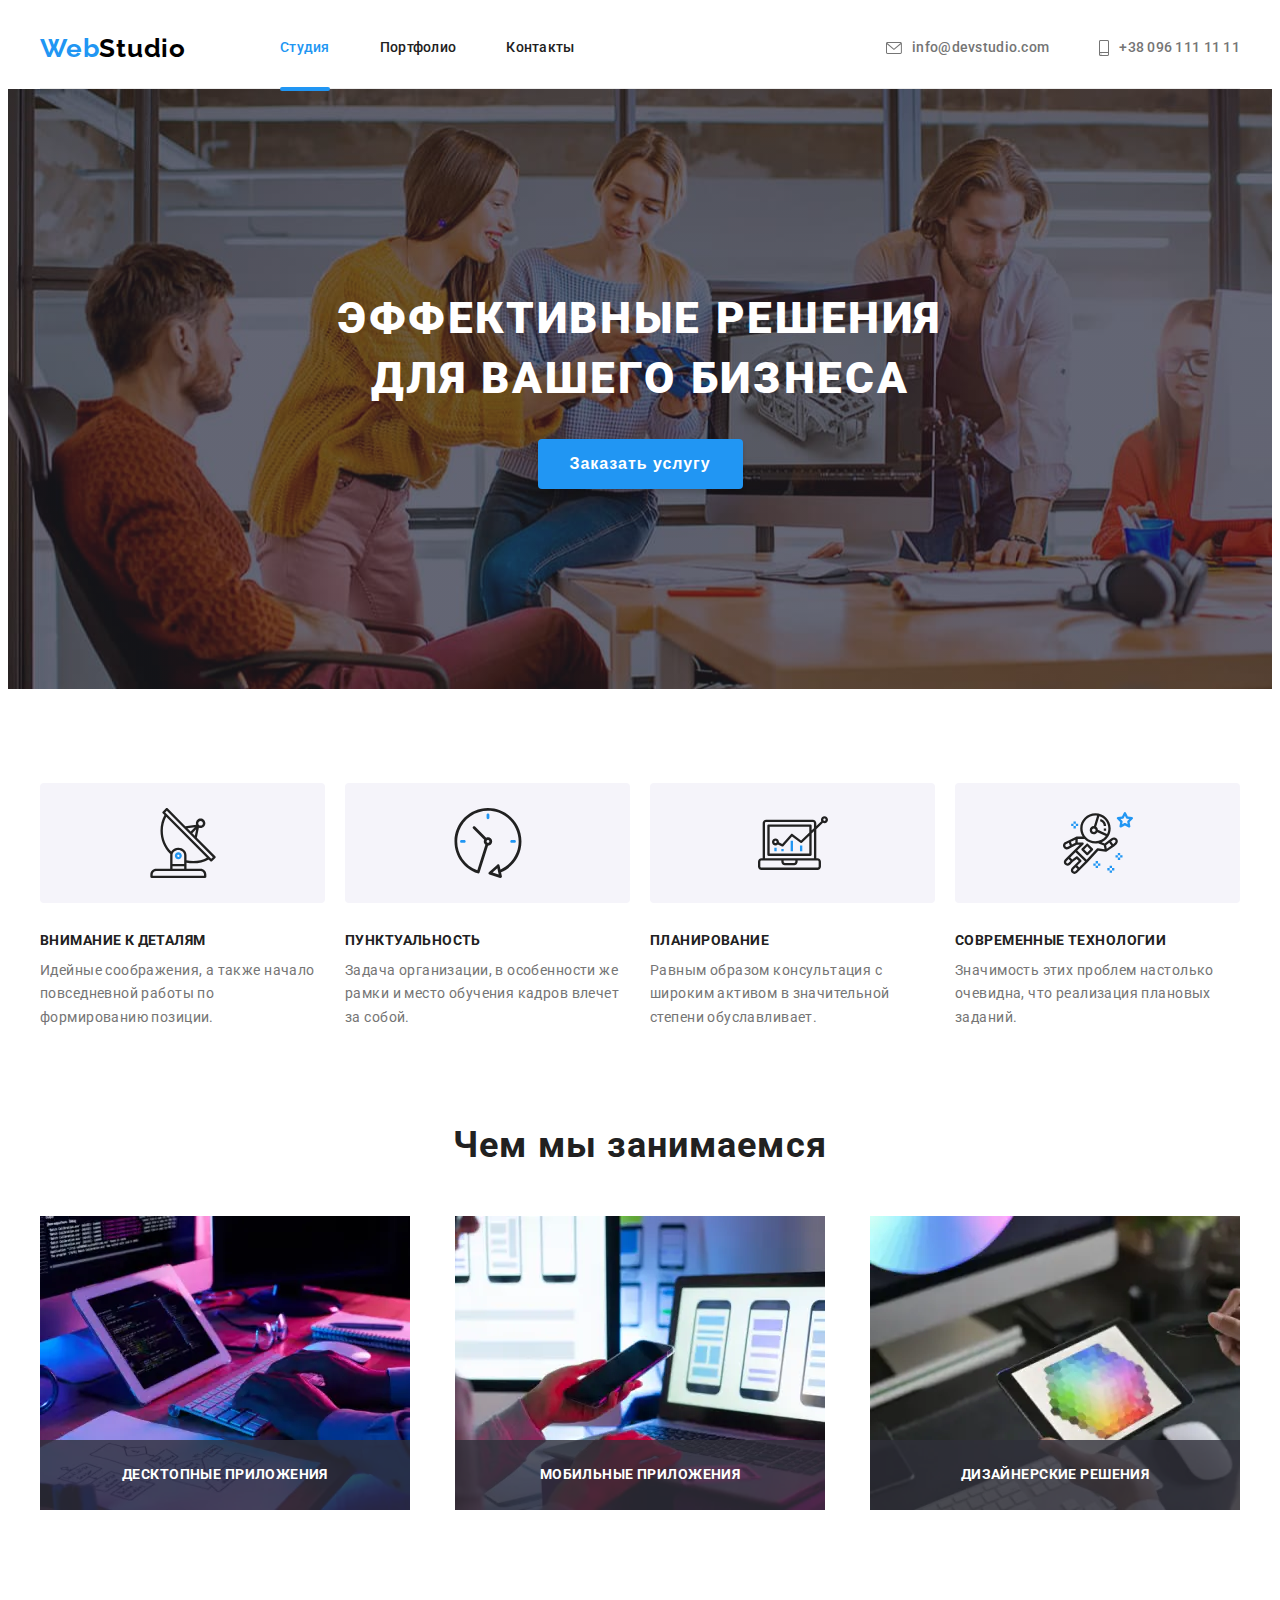
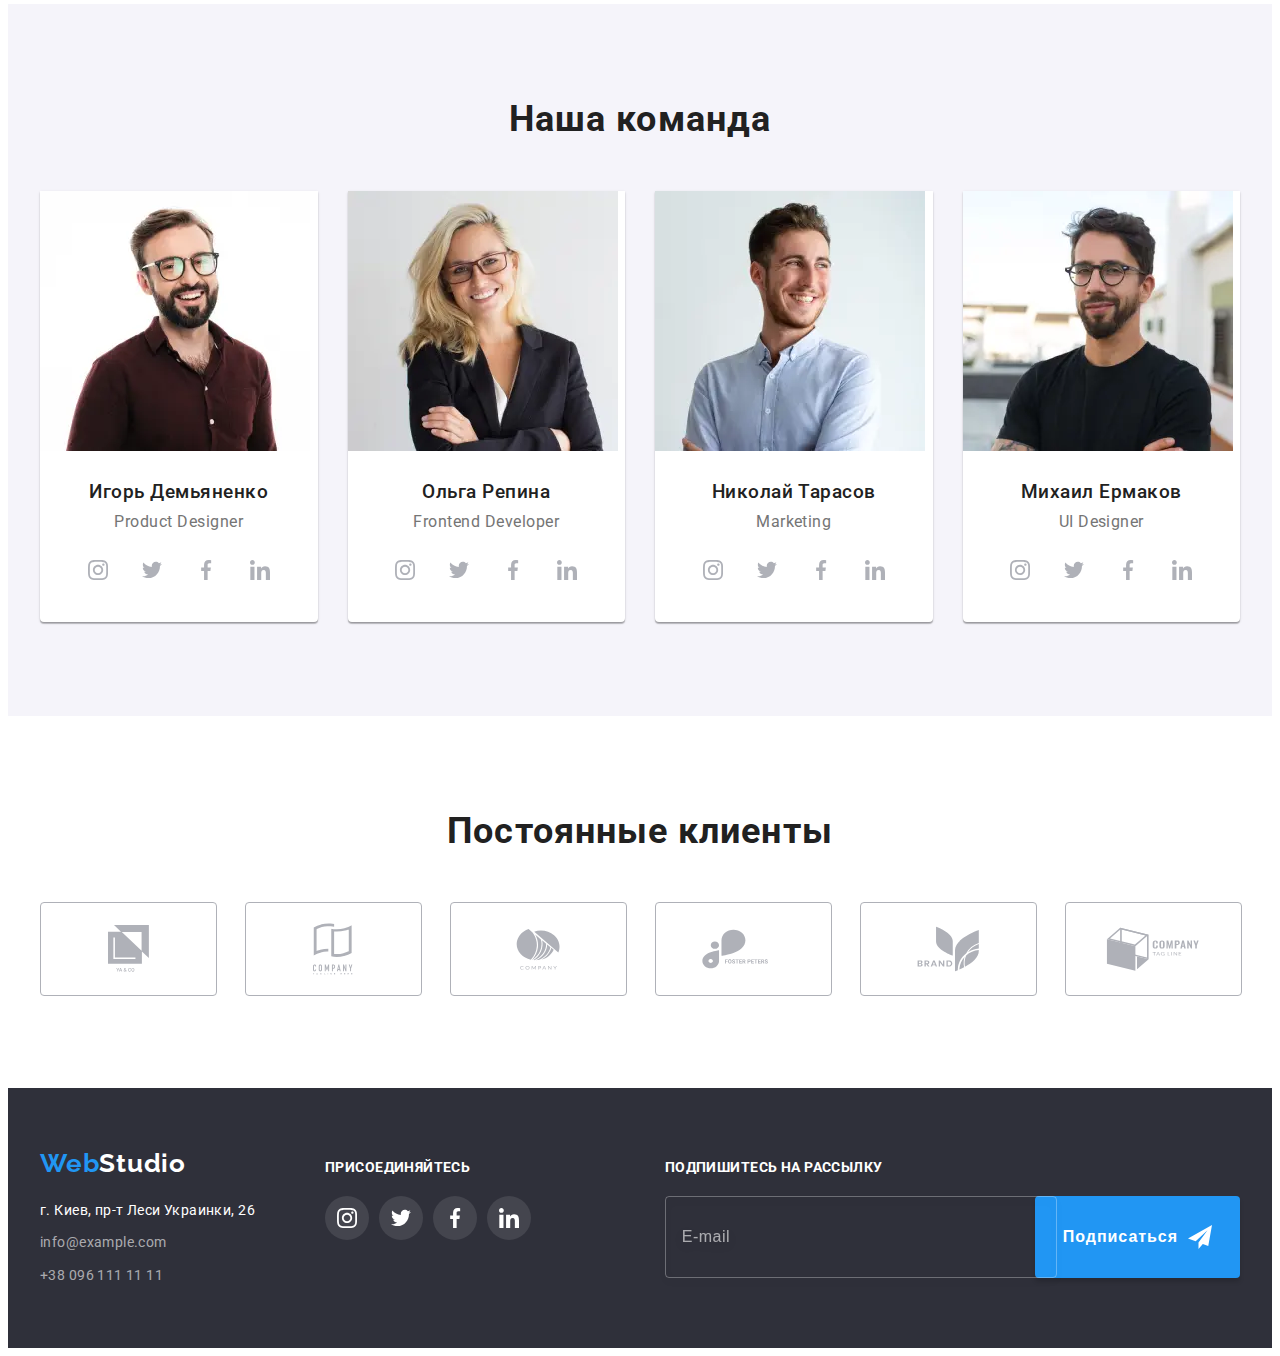
==== commit c3d7944a: "Модальное окно" ====
--- a/index.html
+++ b/index.html
@@ -19,36 +19,39 @@
 </head>
 
 <body>
-  <!-- <header class="header">
+  <header class="header">
+
     <div class="header__container container">
-      <nav class="header__nav">
-        <a class="logo header__logo link" href="./index.html" lang="en">Web<span class="logo__dark">Studio</span></a>
-        <ul class="menu list">
-          <li class="menu__item">
-            <a class="menu__link link menu__link-current" href="./index.html">Студия</a>
-          </li>
-          <li class="menu__item">
-            <a class="menu__link link" href="./portfolio.html">Портфолио</a>
-          </li>
-          <li class="menu__item">
-            <a class="menu__link link" href="">Контакты</a>
-          </li>
-        </ul>
-      </nav>
-      <a class="header__contacts header__mail link" href="mailto:info@devstudio.com">
-        <svg class="header__icon" width="16" height="12">
-          <use href="./img/icons.svg#icon-envelope"></use>
-        </svg>
-        info@devstudio.com
-      </a>
-      <a class="header__contacts link" href="tel:++380961111111">
-        <svg class="header__icon" width="10" height="16">
-          <use href="./img/icons.svg#icon-smartphone"></use>
-        </svg>
-        +38 096 111 11 11</a>
+      <div class="header__big-screen">
+        <nav class="big-screen-nav">
+          <a class="logo header__logo link" href="./index.html" lang="en">Web<span class="logo__dark">Studio</span></a>
+          <ul class="menu list">
+            <li class="menu__item">
+              <a class="menu__link link menu__link-current" href="./index.html">Студия</a>
+            </li>
+            <li class="menu__item">
+              <a class="menu__link link" href="./portfolio.html">Портфолио</a>
+            </li>
+            <li class="menu__item">
+              <a class="menu__link link" href="">Контакты</a>
+            </li>
+          </ul>
+        </nav>
+        <a class="header__contacts header__mail link" href="mailto:info@devstudio.com">
+          <svg class="header__icon" width="16" height="12">
+            <use href="./img/icons.svg#icon-envelope"></use>
+          </svg>
+          info@devstudio.com
+        </a>
+        <a class="header__contacts link" href="tel:++380961111111">
+          <svg class="header__icon" width="10" height="16">
+            <use href="./img/icons.svg#icon-smartphone"></use>
+          </svg>
+          +38 096 111 11 11</a>
+      </div>
     </div>
 
-    <div class="mobile-nav data-menu">
+    <!-- <div class="mobile-nav data-menu">
       <button class="mobile-nav__btn data-menu-close" type="button">
         <svg class="close-icon" width="19" height="19">
           <use href="./img/icons.svg#icon-close"></use>
@@ -93,15 +96,16 @@
       <svg class="mobile-nav__burger" width="24" height="16">
         <use href="./img/icons.svg#icon-mob-burger"></use>
       </svg>
-    </button>
-  </header> -->
+    </button> -->
+
+  </header>
 
   <main>
     <!--HERO-->
     <section class="hero">
       <div class="hero__wrap container">
         <h1 class="hero__title">Эффективные решения для вашего бизнеса</h1>
-        <button class="open-close-btn" type="button" data-modal-open>
+        <button class="modal-open-btn" type="button" data-modal-open>
           Заказать услугу
         </button>
       </div>
@@ -291,28 +295,28 @@
               <p class="team-cards__profession" lang="en">Product Designer</p>
               <ul class="social-list list">
                 <li class="social-item">
-                  <a href="" class="social-link link">
+                  <a href="" class="team-social-link link">
                     <svg class="social-icon">
                       <use href="./img/icons.svg#icon-instagram"></use>
                     </svg>
                   </a>
                 </li>
                 <li class="social-item">
-                  <a href="" class="social-link link">
+                  <a href="" class="team-social-link link">
                     <svg class="social-icon">
                       <use href="./img/icons.svg#icon-twitter"></use>
                     </svg>
                   </a>
                 </li>
                 <li class="social-item">
-                  <a href="" class="social-link link">
+                  <a href="" class="team-social-link link">
                     <svg class="social-icon">
                       <use href="./img/icons.svg#icon-facebook"></use>
                     </svg>
                   </a>
                 </li>
                 <li class="social-item">
-                  <a href="" class="social-link link">
+                  <a href="" class="team-social-link link">
                     <svg class="social-icon">
                       <use href="./img/icons.svg#icon-linkedin"></use>
                     </svg>
@@ -345,28 +349,28 @@
               </p>
               <ul class="social-list list">
                 <li class="social-item">
-                  <a href="" class="social-link link">
+                  <a href="" class="team-social-link link">
                     <svg class="social-icon">
                       <use href="./img/icons.svg#icon-instagram"></use>
                     </svg>
                   </a>
                 </li>
                 <li class="social-item">
-                  <a href="" class="social-link link">
+                  <a href="" class="team-social-link link">
                     <svg class="social-icon">
                       <use href="./img/icons.svg#icon-twitter"></use>
                     </svg>
                   </a>
                 </li>
                 <li class="social-item">
-                  <a href="" class="social-link link">
+                  <a href="" class="team-social-link link">
                     <svg class="social-icon">
                       <use href="./img/icons.svg#icon-facebook"></use>
                     </svg>
                   </a>
                 </li>
                 <li class="social-item">
-                  <a href="" class="social-link link">
+                  <a href="" class="team-social-link link">
                     <svg class="social-icon">
                       <use href="./img/icons.svg#icon-linkedin"></use>
                     </svg>
@@ -397,28 +401,28 @@
               <p class="team-cards__profession" lang="en">Marketing</p>
               <ul class="social-list list">
                 <li class="social-item">
-                  <a href="" class="social-link link">
+                  <a href="" class="team-social-link link">
                     <svg class="social-icon">
                       <use href="./img/icons.svg#icon-instagram"></use>
                     </svg>
                   </a>
                 </li>
                 <li class="social-item">
-                  <a href="" class="social-link link">
+                  <a href="" class="team-social-link link">
                     <svg class="social-icon">
                       <use href="./img/icons.svg#icon-twitter"></use>
                     </svg>
                   </a>
                 </li>
                 <li class="social-item">
-                  <a href="" class="social-link link">
+                  <a href="" class="team-social-link link">
                     <svg class="social-icon">
                       <use href="./img/icons.svg#icon-facebook"></use>
                     </svg>
                   </a>
                 </li>
                 <li class="social-item">
-                  <a href="" class="social-link link">
+                  <a href="" class="team-social-link link">
                     <svg class="social-icon">
                       <use href="./img/icons.svg#icon-linkedin"></use>
                     </svg>
@@ -449,28 +453,28 @@
               <p class="team-cards__profession" lang="en">UI Designer</p>
               <ul class="social-list list">
                 <li class="social-item">
-                  <a href="" class="social-link link">
+                  <a href="" class="team-social-link link">
                     <svg class="social-icon">
                       <use href="./img/icons.svg#icon-instagram"></use>
                     </svg>
                   </a>
                 </li>
                 <li class="social-item">
-                  <a href="" class="social-link link">
+                  <a href="" class="team-social-link link">
                     <svg class="social-icon">
                       <use href="./img/icons.svg#icon-twitter"></use>
                     </svg>
                   </a>
                 </li>
                 <li class="social-item">
-                  <a href="" class="social-link link">
+                  <a href="" class="team-social-link link">
                     <svg class="social-icon">
                       <use href="./img/icons.svg#icon-facebook"></use>
                     </svg>
                   </a>
                 </li>
                 <li class="social-item">
-                  <a href="" class="social-link link">
+                  <a href="" class="team-social-link link">
                     <svg class="social-icon">
                       <use href="./img/icons.svg#icon-linkedin"></use>
                     </svg>
@@ -537,7 +541,7 @@
 
   <footer class="footer section">
     <div class="footer__desktop-wrap container">
-      <div class="footer__first-box">
+      <div class="footer__first-unite">
         <div class="footer__contacts">
           <a class="logo footer__logo link" href="./" lang="en">Web<span class="logo__light">Studio</span></a>
           <address class="address">
@@ -560,31 +564,31 @@
 
         <div class="footer__links">
           <p class="footer__subtitle">Присоединяйтесь</p>
-          <ul class="footer__social-list list">
-            <li class="footer__social-item">
+          <ul class="social-list list">
+            <li class="social-item">
               <a href="" class="footer__social-link link">
-                <svg class="footer__social-icon">
+                <svg class="social-icon">
                   <use href="./img/icons.svg#icon-instagram"></use>
                 </svg>
               </a>
             </li>
-            <li class="footer__social-item">
+            <li class="social-item">
               <a href="" class="footer__social-link link">
-                <svg class="footer__social-icon">
+                <svg class="social-icon">
                   <use href="./img/icons.svg#icon-twitter"></use>
                 </svg>
               </a>
             </li>
-            <li class="footer__social-item">
+            <li class="social-item">
               <a href="" class="footer__social-link link">
-                <svg class="footer__social-icon">
+                <svg class="social-icon">
                   <use href="./img/icons.svg#icon-facebook"></use>
                 </svg>
               </a>
             </li>
-            <li class="footer__social-item">
+            <li class="social-item">
               <a href="" class="footer__social-link link">
-                <svg class="footer__social-icon">
+                <svg class="social-icon">
                   <use href="./img/icons.svg#icon-linkedin"></use>
                 </svg>
               </a>
@@ -610,7 +614,7 @@
 
     </div>
   </footer>
-  <!-- <script src="./js/menu.js"></script> -->
+  <script src="./js/menu.js"></script>
   <script src="./js/modal.js"></script>
 
 </body>
--- a/css/main.min.css
+++ b/css/main.min.css
@@ -1,3 +1,3 @@
 :root{--main-color: #212121;--accent-color: #2196f3;--small-text-color: #757575;--another-main-color: #ffffff;--main-font: "Roboto", sans-serif;--secondary-font: "Raleway", sans-serif;--transition-color: color 250ms cubic-bezier(0.4, 0, 0.2, 1);--transition-fill: fill 250ms cubic-bezier(0.4, 0, 0.2, 1);--transition-background-color: background-color 250ms
-    cubic-bezier(0.4, 0, 0.2, 1);--transition-border: body 250ms cubic-bezier(0.4, 0, 0.2, 1)}.visually-hidden{position:absolute !important;clip:rect(1px 1px 1px 1px);clip:rect(1px, 1px, 1px, 1px);padding:0 !important;border:0 !important;height:1px !important;width:1px !important;overflow:hidden}h1,h2,h3,h4,h5,h6,p{margin-top:0;margin-bottom:0}ul,ol{margin-top:0;margin-bottom:0;padding-left:0}img{display:block}body{font-family:var(--main-font);background:var(--another-main-color);color:var(--main-color)}.list{list-style:none}.link{text-decoration:none}.container{padding-left:15px;padding-right:15px;width:100%;margin:0 auto}@media screen and (min-width: 480px){.container{max-width:480px}}@media screen and (min-width: 768px){.container{max-width:768px}}@media screen and (min-width: 1200px){.container{max-width:1200px}}.section{padding-top:60px;padding-bottom:60px}.section__title{font-weight:700;font-size:28px;line-height:1.17;text-align:center;letter-spacing:0.03em;margin-bottom:30px}@media screen and (min-width: 1200px){.section{padding-top:94px;padding-bottom:94px}.section__title{font-size:36px;margin-bottom:50px}}.logo{font-family:var(--secondary-font);font-weight:700;font-size:24px;line-height:1.17;letter-spacing:0.03em;color:var(--accent-color);display:inline-block}@media screen and (min-width: 1200px){.logo{font-size:26px;line-height:1.19}}.logo__dark{color:#000000}.logo__light{color:var(--another-main-color)}.header__nav{display:flex;align-items:center}.header__logo{margin-right:94px}.menu{display:flex;align-items:center}.menu__item:not(:last-child){margin-right:50px}.menu__link{font-weight:500;font-size:14px;line-height:1.14;letter-spacing:0.02em;color:var(--main-color);display:block;position:relative;transition:var(--transition-color)}.menu__link:hover,.menu__link:focus{color:var(--accent-color)}.menu__link-current{color:var(--accent-color)}.menu__link-current::after{content:"";display:block;width:100%;height:4px;left:0;bottom:-35px;border-radius:2px;background-color:var(--accent-color);position:absolute}.backdrop{position:fixed;top:0;left:0;width:100vw;height:100vh;z-index:1000;background-color:rgba(0,0,0,0.2);opacity:1;visibility:visible;pointer-events:auto;transition:opacity 250ms cubic-bezier(0.4, 0, 0.2, 1),visibility 250ms cubic-bezier(0.4, 0, 0.2, 1);display:flex}.backdrop.is-hidden{opacity:0;visibility:hidden;pointer-events:none}.backdrop.is-hidden .modal-window{transform:translate(-50%, -50%) scale(0.5);opacity:0}.modal-window{position:absolute;top:50%;left:50%;padding:40px;min-width:528px;min-height:580px;background:var(--another-main-color);box-shadow:0px 1px 3px rgba(0,0,0,0.12),0px 1px 1px rgba(0,0,0,0.14),0px 2px 1px rgba(0,0,0,0.2);border-radius:4px;transform:translate(-50%, -50%) scale(1);opacity:1;transition:opacity 250ms cubic-bezier(0.4, 0, 0.2, 1),transform 250ms cubic-bezier(0.4, 0, 0.2, 1)}.modal-window__title{font-weight:700;font-size:20px;line-height:1.15;text-align:center;letter-spacing:0.03em;color:var(--main-color);margin-bottom:12px}.modal-close-btn{position:absolute;display:flex;align-items:center;justify-content:center;fill:#000000;cursor:pointer;transition:var(--transition-fill);top:8px;right:8px;width:30px;height:30px;background:var(--another-main-color);border:1px solid rgba(0,0,0,0.1);border-radius:50%}.modal-close-btn:hover,.modal-close-btn:focus{fill:var(--accent-color);outline:none}.close-icon{visibility:inherit;pointer-events:inherit}.modal-form{display:flex;flex-direction:column}.modal-form__submit{font-weight:700;font-size:16px;line-height:1.87;letter-spacing:0.06em;text-align:center;color:var(--another-main-color);background-color:var(--accent-color);box-shadow:0px 4px 4px rgba(0,0,0,0.15);border:none;border-radius:4px;transition:var(--transition-background-color);cursor:pointer;align-self:center;margin-top:30px;display:block;padding:10px 56px}.modal-form__submit:hover,.modal-form__submit:focus{background-color:#188ce8;outline:1px dotted #494747}.modal-input-label{font-size:12px;line-height:1.17;letter-spacing:0.01em;color:var(--small-text-color);margin-bottom:10px}.modal-input-wrapper{position:relative;display:block;margin-top:4px}.modal-input{width:100%;height:40px;border:1px solid rgba(33,33,33,0.2);box-sizing:border-box;border-radius:4px;padding-left:42px;padding-right:12px;transition:var(--transition-border)}.modal-input:hover,.modal-input:focus{outline:none;border:1px solid var(--accent-color);border-radius:4px}.input-icon-wrap{width:18px;height:18px;display:flex;align-items:center;justify-content:center;position:absolute;top:50%;left:12px;fill:var(--main-color);transform:translateY(-50%);transition:var(--transition-fill)}.modal-input:hover ~ .input-icon-wrap,.modal-input:focus ~ .input-icon-wrap{fill:var(--accent-color)}.modal-textarea-label{font-size:12px;line-height:1.17;letter-spacing:0.01em;color:var(--small-text-color);margin-bottom:20px}.modal-user-coment{width:100%;resize:none;height:120px;border:1px solid rgba(33,33,33,0.2);border-radius:4px;padding:12px 16px;margin-top:4px;transition:var(--transition-border)}.modal-user-coment:hover,.modal-user-coment:focus{outline:none;border:1px solid var(--accent-color);border-radius:4px}.modal-user-coment::placeholder{font-size:14px;line-height:1.14;letter-spacing:0.01em;color:rgba(117,117,117,0.5)}.modal-check-wrap{position:relative}.modal-checkbox{position:absolute;bottom:0;left:8px;clip:rect(1px 1px 1px 1px);clip:rect(1px, 1px, 1px, 1px);padding:0 !important;border:0 !important;height:1px !important;width:1px !important;overflow:hidden}.modal-checkbox-lable{position:relative;display:flex;align-items:center;font-size:14px;line-height:1.71;letter-spacing:0.03em;color:var(--small-text-color)}.modal-checkbox-lable::before{content:"";display:block;cursor:pointer;margin-right:7px}.modal-checkbox+.modal-checkbox-lable::before{background-image:url("../img/icon-agree-uncheck.svg");background-repeat:no-repeat;background-size:cover;width:16px;height:15px}.modal-checkbox:checked+.modal-checkbox-lable::before{background-image:url("../img/icon-agree-check.svg")}.modal-checkbox:focus+.modal-checkbox-lable::before{background-image:url("../img/icon-agree-uncheck.svg");outline:1px dotted #494747}.modal-checkbox:checked:focus+.modal-checkbox-lable::before{background-image:url("../img/icon-agree-check.svg");outline:1px dotted #494747}.policy-link{color:var(--accent-color)}.policy-link:focus,.policy-link:hover{outline:1px dotted #494747}.social-list{display:flex;margin:0 auto;justify-content:space-between;max-width:206px;height:auto}.social-item{width:44px;height:44px}.social-icon{width:20px;height:20px}.social-link{display:flex;width:100%;height:100%;border-radius:50%;background-color:#ffffff;justify-content:center;align-items:center;fill:#afb1b8;transition:var(--transition-background-color),var(--transition-fill)}.social-link:hover,.social-link:focus{background-color:var(--accent-color);fill:var(--another-main-color);outline:none}.header{padding-top:24px;padding-bottom:25px;border-bottom:1px solid #ececec}.header__container{display:flex;align-items:center}.header__logo{font-family:var(--secondary-font);font-weight:700;font-size:24px;line-height:1.17;letter-spacing:0.03em;color:var(--accent-color);display:inline-block;margin-right:94px}@media screen and (min-width: 1200px){.header__logo{font-size:26px;line-height:1.19}}.header__mail{margin-right:50px;margin-left:auto}.header__contacts{display:flex;align-items:center;font-weight:500;font-size:14px;line-height:1.14;letter-spacing:0.02em;color:var(--small-text-color);fill:var(--small-text-color);transition:var(--transition-color),var(--transition-fill)}.header__icon{margin-right:10px}.header__contacts:hover,.header__contacts:focus{color:var(--accent-color);fill:var(--accent-color);outline:none}.mobile-nav{display:flex;flex-direction:column;position:fixed;top:0;left:0;width:100vw;height:100vh;z-index:1000;transform:translateX(100%);transition:transform 250ms cubic-bezier(0.4, 0, 0.2, 1);background-color:#ffffff;padding:48px 40px;box-shadow:0px 4px 8px rgba(0,0,0,0.04),0px 2px 4px rgba(0,0,0,0.08),0px 1px 3px rgba(0,0,0,0.16)}.mobile-nav.is-open{transform:translateX(0)}.mobile-nav__btn{position:absolute;display:flex;align-items:center;justify-content:center;fill:#000000;cursor:pointer;transition:var(--transition-fill);right:15px;top:10px;width:40px;height:40px;background-color:transparent;border:none}.mobile-nav__btn:hover,.mobile-nav__btn:focus{fill:var(--accent-color);outline:none}.top-list__item:not(:last-child){margin-bottom:32px}.top-link{font-weight:500;font-size:40px;line-height:1.18;letter-spacing:0.02em;color:var(--main-color)}.top-link__current{color:var(--accent-color);text-decoration:none}.top-link:hover,.top-link:focus{text-decoration:underline;color:var(--accent-color)}.mobile-nav__bottom{margin-top:auto}.mobile-nav__mail{display:block;font-weight:500;font-size:34px;line-height:1.18;letter-spacing:0.02em;color:var(--accent-color);margin-bottom:32px}.mobile-nav__tel{display:block;font-weight:500;font-size:24px;line-height:1.18;letter-spacing:0.02em;color:var(--main-color);margin-bottom:64px}.mobile-social{display:flex;align-items:center}.mobile-social__link{display:block;font-weight:500;font-size:18px;line-height:1.22;letter-spacing:0.02em;color:var(--accent-color)}.mobile-social__item:not(:first-child){margin-left:20px}.mobile-social__item:not(:first-child)::before{content:'';display:block;height:0;width:22px;border:1px solid rgba(33,33,33,0.2);transform-origin:left;transform:rotate(90deg);margin-left:-10px}.hero{max-width:480px;padding-top:118px;padding-bottom:118px;background-image:linear-gradient(rgba(47,48,58,0.4), rgba(47,48,58,0.4)),url(../../img/hero/hero-mob.jpg);background-color:#c4c4c4;background-repeat:no-repeat;background-size:cover;margin:0 auto}@media screen and (min-device-pixel-ratio: 2), screen and (min-resolution: 192dpi), screen and (min-resolution: 2dppx){.hero{background-image:url(../../img/hero/hero-mob@2x.jpg)}}@media screen and (min-width: 768px){.hero{max-width:768px;background-image:linear-gradient(rgba(47,48,58,0.4), rgba(47,48,58,0.4)),url(../../img/hero/hero-tablet.jpg)}}@media screen and (min-width: 768px) and (min-device-pixel-ratio: 2), screen and (min-width: 768px) and (min-resolution: 192dpi), screen and (min-width: 768px) and (min-resolution: 2dppx){.hero{background-image:url(../../img/hero/hero-tablet@2x.jpg)}}@media screen and (min-width: 1200px){.hero{max-width:1600px;padding-top:200px;padding-bottom:200px;background-image:linear-gradient(rgba(47,48,58,0.4), rgba(47,48,58,0.4)),url(../../img/hero/hero_desk.jpg)}}@media screen and (min-width: 1200px) and (min-device-pixel-ratio: 2), screen and (min-width: 1200px) and (min-resolution: 192dpi), screen and (min-width: 1200px) and (min-resolution: 2dppx){.hero{background-image:url(../../img/hero/hero_desk@2x.jpg)}}.hero__title{font-weight:900;font-size:26px;line-height:1.62;letter-spacing:0.06em;text-transform:uppercase;text-align:center;color:var(--another-main-color);max-width:360px;margin:0 auto 30px}@media screen and (min-width: 1200px){.hero__title{font-size:44px;line-height:1.36;max-width:696px}}.open-close-btn{font-weight:700;font-size:16px;line-height:1.87;letter-spacing:0.06em;text-align:center;color:var(--another-main-color);background-color:var(--accent-color);box-shadow:0px 4px 4px rgba(0,0,0,0.15);border:none;border-radius:4px;transition:var(--transition-background-color);cursor:pointer;display:block;margin:0 auto;padding:10px 32px}.open-close-btn:hover,.open-close-btn:focus{background-color:#188ce8;outline:1px dotted #494747}.feature-icon{width:70px;height:70px;background-color:#f5f4fa}.feature-icon-wrap{display:flex;justify-content:center;align-items:center;height:120px;background-color:#f5f4fa;border-radius:4px;margin-bottom:30px}.features-item__title{font-weight:700;font-size:14px;line-height:1.14;text-align:center;letter-spacing:0.03em;text-transform:uppercase;margin-bottom:10px}.features-item__desc{font-size:14px;line-height:1.71;letter-spacing:0.03em;color:var(--small-text-color)}@media screen and (max-width: 767px){.features-item:not(:last-child){margin-bottom:30px}}@media screen and (min-width: 768px){.features__list{display:flex;justify-content:space-between;flex-wrap:wrap}.features-item__title{text-align:start}}@media screen and (min-width: 768px) and (max-width: 1199px){.features-item{width:calc((100% - 30px) / 2)}.features-item:not(:nth-last-child(-n+2)){margin-bottom:30px}}@media screen and (min-width: 1200px){.features-item{width:calc((100% - 60px) / 4)}.features-item:not(:nth-last-child(-n+4)){margin-bottom:30px}}.activity{display:none}@media screen and (min-width: 1200px){.activity{display:block;padding-top:0}.activity-list{display:flex;justify-content:space-between}.activity-item{width:370px;height:294px;position:relative}.activity-item>.activity-pic-lable{position:absolute;bottom:0;width:100%;padding:27px 0;background-color:rgba(47,48,58,0.8);font-weight:700;font-size:14px;line-height:1.14;text-align:center;letter-spacing:0.03em;text-transform:uppercase;color:var(--another-main-color)}.activity-pic{max-width:100%;height:auto}}.team-cards{background:#f5f4fa}@media screen and (min-width: 768px){.team-cards__list{display:flex;flex-wrap:wrap;margin-left:-30px;margin-top:-30px}}.team-cards__item{background:var(--another-main-color);box-shadow:0px 1px 3px rgba(0,0,0,0.12),0px 1px 1px rgba(0,0,0,0.14),0px 2px 1px rgba(0,0,0,0.2);border-radius:0px 0px 4px 4px}.team-cards__item:not(:last-child){margin-bottom:30px}@media screen and (min-width: 768px){.team-cards__item{margin-left:30px;margin-top:30px;flex-basis:calc((100% - 60px) / 2)}.team-cards__item:not(:last-child){margin-bottom:0}}@media screen and (min-width: 1200px){.team-cards__item{flex-basis:calc((100% - 120px) / 4)}}.team-cards__text{text-align:center;font-size:16px;line-height:1.18;letter-spacing:0.03em;padding-top:30px;padding-bottom:24px}@media screen and (min-width: 1200px){.team-cards__text{padding-bottom:30px}}.team-cards__name{font-weight:500;margin-bottom:10px}.team-cards__profession{color:var(--small-text-color);margin-bottom:16px}.team-cards__img{max-width:100%;height:auto}.clients{background-color:var(--another-main-color)}.clients__list{display:flex;flex-wrap:wrap;margin-left:-30px;margin-top:-30px}.client-item{height:92px;margin-left:30px;margin-top:30px;flex-basis:calc((100% - 60px) / 2)}@media screen and (min-width: 768px){.client-item{flex-basis:calc((100% - 90px) / 3)}}@media screen and (min-width: 1200px){.client-item{flex-basis:calc((100% - 180px) / 6)}}.client-link{display:flex;justify-content:center;align-items:center;width:100%;height:100%;border:1px solid #afb1b8;border-radius:4px;background-color:transparent;fill:#afb1b8;transition:var(--transition-fill),border 250ms cubic-bezier(0.4, 0, 0.2, 1) 0ms}.client-link:focus,.client-link:hover{fill:var(--accent-color);border:1px solid var(--accent-color);outline:none}.footer{background:#2f303a;text-align:center}@media screen and (min-width: 1200px){.footer{padding-top:60px;padding-bottom:60px;text-align:start}}.footer__first-box{margin-bottom:60px}@media screen and (min-width: 768px){.footer__first-box{display:flex}}@media screen and (min-width: 768px) and (max-width: 1199px){.footer__first-box{justify-content:space-between;padding-left:60px;padding-right:74px}}@media screen and (min-width: 1200px){.footer__first-box{margin-bottom:0}}@media screen and (min-width: 1200px){.footer__desktop-wrap{display:flex}}.footer__logo{font-family:var(--secondary-font);font-weight:700;font-size:24px;line-height:1.17;letter-spacing:0.03em;color:var(--accent-color);display:inline-block;margin-bottom:20px}@media screen and (min-width: 1200px){.footer__logo{font-size:26px;line-height:1.19}}.footer__contacts{margin-bottom:60px}@media screen and (min-width: 768px){.footer__contacts{margin-bottom:0}}.footer__subtitle{font-weight:700;font-size:14px;line-height:1.14;letter-spacing:0.03em;text-transform:uppercase;color:var(--another-main-color);margin-bottom:20px}.address{font-style:inherit}.address__list-item:not(:last-child){margin-bottom:8px}@media screen and (min-width: 1200px){.address__list-item:not(:last-child){margin-bottom:9px}}.address__location{font-size:14px;line-height:1.71;letter-spacing:0.03em;color:var(--another-main-color);transition:var(--transition-color)}.address__location:hover,.address__location:focus{color:var(--accent-color)}.info-link{font-size:14px;line-height:1.71;letter-spacing:0.03em;color:rgba(255,255,255,0.6);transition:var(--transition-color)}.info-link:hover,.info-link:focus{color:var(--accent-color)}@media screen and (min-width: 1200px){.footer__links{padding-top:12px;margin-left:70px}}.footer__social-list{display:flex;justify-content:center}.footer__social-item{width:44px;height:44px}.footer__social-item:not(:last-child){margin-right:10px}.footer__social-icon{width:20px;height:20px}.footer__social-link{display:flex;width:100%;height:100%;justify-content:center;align-items:center;border-radius:50%;background-color:rgba(255,255,255,0.1);fill:var(--another-main-color);transition:var(--transition-background-color)}.footer__social-link:hover,.footer__social-link:focus{background-color:var(--accent-color);outline:none}@media screen and (min-width: 1200px){.footer__form{margin-left:auto;padding-top:12px}}@media screen and (min-width: 1200px){.footer__form-wrap{display:flex}}.footer__mailing-label{display:block;max-width:450px;margin:0 auto 20px}@media screen and (min-width: 1200px){.footer__mailing-label{width:358px;margin-right:12px;margin-bottom:0}}.footer__form-field{display:inline-block;width:100%;height:50px;background-color:transparent;border:1px solid rgba(255,255,255,0.3);filter:drop-shadow(0px 4px 4px rgba(0,0,0,0.15));border-radius:4px;padding:15px 16px;font-size:16px;line-height:1.25;display:flex;align-items:center;letter-spacing:0.03em;color:var(--another-main-color);transition:var(--transition-border)}.footer__form-field:hover,.footer__form-field:focus{border-color:var(--accent-color);outline:none}.footer__form-field:focus:not(:placeholder-shown):valid{border-color:var(--accent-color);outline:none}.footer__form-field:focus:not(:placeholder-shown):invalid{border-color:red;outline:none}.footer__form-field::placeholder{color:rgba(255,255,255,0.6)}.footer__btn{font-weight:700;font-size:16px;line-height:1.87;letter-spacing:0.06em;text-align:center;color:var(--another-main-color);background-color:var(--accent-color);box-shadow:0px 4px 4px rgba(0,0,0,0.15);border:none;border-radius:4px;transition:var(--transition-background-color);cursor:pointer;height:50px;display:flex;align-items:center;padding:10px 28px;margin:0 auto;fill:var(--another-main-color)}.footer__btn:hover,.footer__btn:focus{background-color:#188ce8;outline:1px dotted #494747}.footer__btn-text{display:inline-block;margin-right:10px}.footer__btn-icon{width:24px;height:24px}.filter{display:flex;flex-wrap:wrap;padding-bottom:50px;justify-content:center}.filter__link:not(:last-child){margin-right:10px}.filter__btn{font-family:inherit;font-weight:500;font-size:16px;line-height:1.62;text-align:center;letter-spacing:0.03em;background-color:#f5f4fa;border-radius:4px;cursor:pointer;border:none;padding:8px 24px;transition:var(--transition-color),var(--transition-background-color),box-shadow 250ms cubic-bezier(0.4, 0, 0.2, 1) 0ms}.filter__btn--current,.filter__btn:hover,.filter__btn:focus{color:var(--another-main-color);background-color:var(--accent-color);box-shadow:0px 3px 1px rgba(0,0,0,0.1),0px 1px 2px rgba(0,0,0,0.08),0px 2px 2px rgba(0,0,0,0.12)}.product-card-list{display:flex;flex-wrap:wrap;margin-left:-30px;margin-top:-30px}.product-card{margin-left:30px;margin-top:30px;transition:box-shadow 250ms cubic-bezier(0.4, 0, 0.2, 1) 0ms}@media screen and (min-width: 768px){.product-card{flex-basis:calc((100% - 60px) / 2)}}@media screen and (min-width: 1200px){.product-card{flex-basis:calc((100% - 90px) / 3)}}.product-card:hover{box-shadow:0px 1px 1px rgba(0,0,0,0.12),0px 4px 4px rgba(0,0,0,0.06),1px 4px 6px rgba(0,0,0,0.16)}.product-card__link{display:block}.product-card__wrapper{position:relative;overflow:hidden}.product-card__img{display:block;max-width:100%;height:auto}.product-card__text{padding:20px 24px;border:1px solid #eeeeee}.product-card__name{font-weight:700;font-size:18px;line-height:2;letter-spacing:0.06em;padding-bottom:4px}.product-card__type{font-size:16px;line-height:1.87;letter-spacing:0.03em;color:var(--small-text-color)}.product-card-overlay{padding:63px 24px;font-size:18px;line-height:1.56;letter-spacing:0.03em;color:var(--another-main-color);background-color:rgba(33,150,243,0.9);position:absolute;top:0;left:0;width:100%;height:100%;overflow:auto;transform:translateY(101%);transition:transform 250ms cubic-bezier(0.4, 0, 0.2, 1)}.product-card__link:hover .product-card-overlay,.product-card__link:focus .product-card-overlay{transform:translateY(0)}
+    cubic-bezier(0.4, 0, 0.2, 1);--transition-border: body 250ms cubic-bezier(0.4, 0, 0.2, 1)}.visually-hidden{position:absolute !important;clip:rect(1px 1px 1px 1px);clip:rect(1px, 1px, 1px, 1px);padding:0 !important;border:0 !important;height:1px !important;width:1px !important;overflow:hidden}h1,h2,h3,h4,h5,h6,p{margin-top:0;margin-bottom:0}ul,ol{margin-top:0;margin-bottom:0;padding-left:0}img{display:block}body{font-family:var(--main-font);background:var(--another-main-color);color:var(--main-color)}.list{list-style:none}.link{text-decoration:none}.container{padding-left:15px;padding-right:15px;width:100%;margin:0 auto}@media screen and (min-width: 480px){.container{max-width:480px}}@media screen and (min-width: 768px){.container{max-width:768px}}@media screen and (min-width: 1200px){.container{max-width:1200px}}.section{padding-top:60px;padding-bottom:60px}.section__title{font-weight:700;font-size:28px;line-height:1.17;text-align:center;letter-spacing:0.03em;margin-bottom:30px}@media screen and (min-width: 1200px){.section{padding-top:94px;padding-bottom:94px}.section__title{font-size:36px;margin-bottom:50px}}.logo{font-family:var(--secondary-font);font-weight:700;font-size:24px;line-height:1.17;letter-spacing:0.03em;color:var(--accent-color);display:inline-block}@media screen and (min-width: 1200px){.logo{font-size:26px;line-height:1.19}}.logo__dark{color:#000000}.logo__light{color:var(--another-main-color)}.big-screen-nav{display:flex;align-items:center}.header__logo{font-family:var(--secondary-font);font-weight:700;font-size:24px;line-height:1.17;letter-spacing:0.03em;color:var(--accent-color);display:inline-block;margin-right:94px}@media screen and (min-width: 1200px){.header__logo{font-size:26px;line-height:1.19}}.menu{display:flex;align-items:center}.menu__item:not(:last-child){margin-right:50px}.menu__link{font-weight:500;font-size:14px;line-height:1.14;letter-spacing:0.02em;color:var(--main-color);display:block;position:relative;transition:var(--transition-color)}.menu__link:hover,.menu__link:focus{color:var(--accent-color)}.menu__link-current{color:var(--accent-color)}.menu__link-current::after{content:'';display:block;width:100%;height:4px;left:0;bottom:-35px;border-radius:2px;background-color:var(--accent-color);position:absolute}.backdrop{position:fixed;top:0;left:0;width:100vw;height:100vh;z-index:1000;background-color:rgba(0,0,0,0.2);opacity:1;visibility:visible;pointer-events:auto;transition:opacity 250ms cubic-bezier(0.4, 0, 0.2, 1),visibility 250ms cubic-bezier(0.4, 0, 0.2, 1);display:flex}.backdrop.is-hidden{opacity:0;visibility:hidden;pointer-events:none}.backdrop.is-hidden .modal-window{transform:translate(-50%, -50%) scale(0.5);opacity:0}.modal-window{position:absolute;top:50%;left:50%;padding:15px;max-width:450px;background:var(--another-main-color);box-shadow:0px 1px 3px rgba(0,0,0,0.12),0px 1px 1px rgba(0,0,0,0.14),0px 2px 1px rgba(0,0,0,0.2);border-radius:4px;transform:translate(-50%, -50%) scale(1);opacity:1;transition:opacity 250ms cubic-bezier(0.4, 0, 0.2, 1),transform 250ms cubic-bezier(0.4, 0, 0.2, 1)}@media screen and (min-width: 480px){.modal-window{padding:40px;min-width:450px}}@media screen and (min-width: 1200px){.modal-window{min-width:528px}}.modal-window__title{font-weight:700;font-size:20px;line-height:1.17;text-align:center;letter-spacing:0.03em;color:var(--main-color);margin-bottom:12px}@media screen and (min-width: 1200px){.modal-window__title{line-height:1.5}}.modal-close-btn{position:absolute;display:flex;align-items:center;justify-content:center;fill:#000000;cursor:pointer;transition:var(--transition-fill);top:8px;right:8px;width:30px;height:30px;background:var(--another-main-color);border:1px solid rgba(0,0,0,0.1);border-radius:50%}.modal-close-btn:hover,.modal-close-btn:focus{fill:var(--accent-color);outline:none}.close-icon{visibility:inherit;pointer-events:inherit}.modal-form{display:flex;flex-direction:column}.modal-form__submit{font-weight:700;font-size:16px;line-height:1.87;letter-spacing:0.06em;text-align:center;color:var(--another-main-color);background-color:var(--accent-color);box-shadow:0px 4px 4px rgba(0,0,0,0.15);border:none;border-radius:4px;transition:var(--transition-background-color);cursor:pointer;align-self:center;margin-top:30px;display:block;padding:10px 56px}.modal-form__submit:hover,.modal-form__submit:focus{background-color:#188ce8;outline:1px dotted #494747}@media screen and (max-width: 480px){.modal-form__submit{margin-top:10px}}.modal-input-label{font-size:12px;line-height:1.17;letter-spacing:0.01em;color:var(--small-text-color);margin-bottom:10px}.modal-input-wrapper{position:relative;display:block;margin-top:4px}.modal-input{width:100%;height:40px;border:1px solid rgba(33,33,33,0.2);box-sizing:border-box;border-radius:4px;padding-left:42px;padding-right:12px;transition:var(--transition-border)}.modal-input:hover,.modal-input:focus{outline:none;border:1px solid var(--accent-color);border-radius:4px}.input-icon-wrap{width:18px;height:18px;display:flex;align-items:center;justify-content:center;position:absolute;top:50%;left:12px;fill:var(--main-color);transform:translateY(-50%);transition:var(--transition-fill)}.modal-input:hover ~ .input-icon-wrap,.modal-input:focus ~ .input-icon-wrap{fill:var(--accent-color)}.modal-textarea-label{font-size:12px;line-height:1.17;letter-spacing:0.01em;color:var(--small-text-color);margin-bottom:20px}@media screen and (max-width: 480px){.modal-textarea-label{margin-bottom:10px}}.modal-user-coment{width:100%;resize:none;height:120px;border:1px solid rgba(33,33,33,0.2);border-radius:4px;padding:12px 16px;margin-top:4px;transition:var(--transition-border)}.modal-user-coment:hover,.modal-user-coment:focus{outline:none;border:1px solid var(--accent-color);border-radius:4px}.modal-user-coment::placeholder{font-size:14px;line-height:1.14;letter-spacing:0.01em;color:rgba(117,117,117,0.5)}.modal-check-wrap{position:relative}.modal-checkbox{position:absolute;bottom:0;left:8px;clip:rect(1px 1px 1px 1px);clip:rect(1px, 1px, 1px, 1px);padding:0 !important;border:0 !important;height:1px !important;width:1px !important;overflow:hidden}.modal-checkbox-lable{position:relative;display:flex;flex-wrap:wrap;align-items:center;font-size:12px;line-height:1.17;letter-spacing:0.03em;color:var(--small-text-color)}@media screen and (min-width: 1200px){.modal-checkbox-lable{font-size:14px;line-height:1.71}}.modal-checkbox-lable::before{content:'';display:block;cursor:pointer;margin-right:7px}.modal-checkbox+.modal-checkbox-lable::before{background-image:url("../img/icon-agree-uncheck.svg");background-repeat:no-repeat;background-size:cover;width:16px;height:15px}.modal-checkbox:checked+.modal-checkbox-lable::before{background-image:url("../img/icon-agree-check.svg")}.modal-checkbox:focus+.modal-checkbox-lable::before{background-image:url("../img/icon-agree-uncheck.svg");outline:1px dotted #494747}.modal-checkbox:checked:focus+.modal-checkbox-lable::before{background-image:url("../img/icon-agree-check.svg");outline:1px dotted #494747}.policy-link{color:var(--accent-color)}.policy-link:focus,.policy-link:hover{outline:1px dotted #494747}.social-list{display:flex;justify-content:center}.social-item{width:44px;height:44px}.social-item:not(:last-child){margin-right:10px}.social-icon{width:20px;height:20px}.header__big-screen{display:none}@media screen and (min-width: 1200px){.header__big-screen{display:flex;height:80px;align-items:center;border-bottom:1px solid #ececec}}.header__mail{margin-right:50px;margin-left:auto}.header__contacts{display:flex;align-items:center;font-weight:500;font-size:14px;line-height:1.14;letter-spacing:0.02em;color:var(--small-text-color);fill:var(--small-text-color);transition:var(--transition-color),var(--transition-fill)}.header__icon{margin-right:10px}.header__contacts:hover,.header__contacts:focus{color:var(--accent-color);fill:var(--accent-color);outline:none}.mobile-nav{display:flex;opacity:0;transition:opacity 250ms cubic-bezier(0.4, 0, 0.2, 1)}@media screen and (min-width: 768px){.mobile-nav{display:none}}.mobile-nav.is-open{opacity:1;flex-direction:column;position:fixed;top:0;left:0;width:100vw;height:100vh;z-index:1001;background-color:#ffffff;padding:48px 40px;box-shadow:0px 4px 8px rgba(0,0,0,0.04),0px 2px 4px rgba(0,0,0,0.08),0px 1px 3px rgba(0,0,0,0.16)}.mobile-nav__btn{position:absolute;display:flex;align-items:center;justify-content:center;fill:#000000;cursor:pointer;transition:var(--transition-fill);right:15px;top:10px;width:40px;height:40px;background-color:transparent;border:none}.mobile-nav__btn:hover,.mobile-nav__btn:focus{fill:var(--accent-color);outline:none}@media screen and (min-width: 768px){.mobile-nav__btn{display:none}}.top-list__item:not(:last-child){margin-bottom:32px}.top-link{font-weight:500;font-size:40px;line-height:1.18;letter-spacing:0.02em;color:var(--main-color)}.top-link__current{color:var(--accent-color);text-decoration:none}.top-link:hover,.top-link:focus{text-decoration:underline;color:var(--accent-color)}.mobile-nav__bottom{margin-top:auto}.mobile-nav__mail{display:block;font-weight:500;font-size:34px;line-height:1.18;letter-spacing:0.02em;color:var(--accent-color);margin-bottom:32px}.mobile-nav__tel{display:block;font-weight:500;font-size:24px;line-height:1.18;letter-spacing:0.02em;color:var(--main-color);margin-bottom:64px}.mobile-social{display:flex;align-items:center}.mobile-social__link{display:block;font-weight:500;font-size:18px;line-height:1.22;letter-spacing:0.02em;color:var(--accent-color)}.mobile-social__item:not(:first-child){margin-left:20px}.mobile-social__item:not(:first-child)::before{content:'';display:block;height:0;width:22px;border:1px solid rgba(33,33,33,0.2);transform-origin:left;transform:rotate(90deg);margin-left:-10px}.hero{max-width:100vw;padding-top:118px;padding-bottom:118px;background-image:linear-gradient(rgba(47,48,58,0.4), rgba(47,48,58,0.4)),url(../../img/hero/hero-mob.jpg);background-color:#c4c4c4;background-repeat:no-repeat;background-size:cover;margin:0 auto}@media screen and (min-device-pixel-ratio: 2), screen and (min-resolution: 192dpi), screen and (min-resolution: 2dppx){.hero{background-image:url(../../img/hero/hero-mob@2x.jpg)}}@media screen and (min-width: 768px){.hero{background-image:linear-gradient(rgba(47,48,58,0.4), rgba(47,48,58,0.4)),url(../../img/hero/hero-tablet.jpg)}}@media screen and (min-width: 768px) and (min-device-pixel-ratio: 2), screen and (min-width: 768px) and (min-resolution: 192dpi), screen and (min-width: 768px) and (min-resolution: 2dppx){.hero{background-image:url(../../img/hero/hero-tablet@2x.jpg)}}@media screen and (min-width: 1200px){.hero{padding-top:200px;padding-bottom:200px;background-image:linear-gradient(rgba(47,48,58,0.4), rgba(47,48,58,0.4)),url(../../img/hero/hero_desk.jpg)}}@media screen and (min-width: 1200px) and (min-device-pixel-ratio: 2), screen and (min-width: 1200px) and (min-resolution: 192dpi), screen and (min-width: 1200px) and (min-resolution: 2dppx){.hero{background-image:url(../../img/hero/hero_desk@2x.jpg)}}.hero__title{font-weight:900;font-size:26px;line-height:1.62;letter-spacing:0.06em;text-transform:uppercase;text-align:center;color:var(--another-main-color);max-width:360px;margin:0 auto 30px}@media screen and (min-width: 1200px){.hero__title{font-size:44px;line-height:1.36;max-width:696px}}.modal-open-btn{font-weight:700;font-size:16px;line-height:1.87;letter-spacing:0.06em;text-align:center;color:var(--another-main-color);background-color:var(--accent-color);box-shadow:0px 4px 4px rgba(0,0,0,0.15);border:none;border-radius:4px;transition:var(--transition-background-color);cursor:pointer;display:block;margin:0 auto;padding:10px 32px}.modal-open-btn:hover,.modal-open-btn:focus{background-color:#188ce8;outline:1px dotted #494747}.feature-icon{width:70px;height:70px;background-color:#f5f4fa}.feature-icon-wrap{display:flex;justify-content:center;align-items:center;height:120px;background-color:#f5f4fa;border-radius:4px;margin-bottom:30px}.features-item__title{font-weight:700;font-size:14px;line-height:1.14;letter-spacing:0.03em;text-transform:uppercase;text-align:center;margin-bottom:10px}.features-item__desc{font-size:14px;line-height:1.71;letter-spacing:0.03em;color:var(--small-text-color)}@media screen and (max-width: 767px){.features-item:not(:last-child){margin-bottom:30px}}@media screen and (min-width: 768px){.features__list{display:flex;justify-content:space-between;flex-wrap:wrap}.features-item__title{text-align:start}}@media screen and (min-width: 768px) and (max-width: 1199px){.features-item{width:calc((100% - 30px) / 2)}.features-item:not(:nth-last-child(-n+2)){margin-bottom:30px}}@media screen and (min-width: 1200px){.features-item{width:calc((100% - 60px) / 4)}.features-item:not(:nth-last-child(-n+4)){margin-bottom:30px}}.activity{display:none}@media screen and (min-width: 1200px){.activity{display:block;padding-top:0}.activity-list{display:flex;justify-content:space-between}.activity-item{width:370px;height:294px;position:relative}.activity-item>.activity-pic-lable{position:absolute;bottom:0;width:100%;padding:27px 0;background-color:rgba(47,48,58,0.8);font-weight:700;font-size:14px;line-height:1.14;text-align:center;letter-spacing:0.03em;text-transform:uppercase;color:var(--another-main-color)}.activity-pic{max-width:100%;height:auto}}.team-cards{background:#f5f4fa}.team-cards__list{display:flex;margin-top:-30px;flex-wrap:wrap}@media screen and (min-width: 768px){.team-cards__list{margin-left:-30px}}.team-cards__item{background:var(--another-main-color);box-shadow:0px 1px 3px rgba(0,0,0,0.12),0px 1px 1px rgba(0,0,0,0.14),0px 2px 1px rgba(0,0,0,0.2);border-radius:0px 0px 4px 4px;margin-top:30px}@media screen and (min-width: 768px){.team-cards__item{margin-left:30px;flex-basis:calc((100% - 60px) / 2)}}@media screen and (min-width: 1200px){.team-cards__item{flex-basis:calc((100% - 120px) / 4)}}.team-cards__text{text-align:center;font-size:16px;line-height:1.18;letter-spacing:0.03em;padding-top:30px;padding-bottom:24px}@media screen and (min-width: 1200px){.team-cards__text{padding-bottom:30px}}.team-cards__name{font-weight:500;margin-bottom:10px}.team-cards__profession{color:var(--small-text-color);margin-bottom:16px}.team-cards__img{max-width:100%;height:auto}.team-social-link{display:flex;width:100%;height:100%;border-radius:50%;justify-content:center;align-items:center;background-color:#ffffff;fill:#afb1b8;transition:var(--transition-background-color),var(--transition-fill)}.team-social-link:hover,.team-social-link:focus{background-color:var(--accent-color);fill:var(--another-main-color);outline:none}.clients{background-color:var(--another-main-color)}.clients__list{display:flex;flex-wrap:wrap;margin-left:-30px;margin-top:-30px}.client-item{height:92px;margin-left:30px;margin-top:30px;flex-basis:calc((100% - 60px) / 2)}@media screen and (min-width: 768px){.client-item{flex-basis:calc((100% - 90px) / 3)}}@media screen and (min-width: 1200px){.client-item{flex-basis:calc((100% - 180px) / 6)}}.client-link{display:flex;justify-content:center;align-items:center;width:100%;height:100%;border:1px solid #afb1b8;border-radius:4px;background-color:transparent;fill:#afb1b8;transition:var(--transition-fill),border 250ms cubic-bezier(0.4, 0, 0.2, 1) 0ms}.client-link:focus,.client-link:hover{fill:var(--accent-color);border:1px solid var(--accent-color);outline:none}.footer{background:#2f303a;text-align:center}@media screen and (min-width: 1200px){.footer{text-align:start;padding-top:60px;padding-bottom:60px}}.footer__first-unite{margin-bottom:60px}@media screen and (min-width: 768px){.footer__first-unite{display:flex}}@media screen and (min-width: 768px) and (max-width: 1199px){.footer__first-unite{justify-content:space-between;padding-left:60px;padding-right:74px}}@media screen and (min-width: 1200px){.footer__first-unite{margin-bottom:0}}@media screen and (min-width: 1200px){.footer__desktop-wrap{display:flex}}.footer__logo{font-family:var(--secondary-font);font-weight:700;font-size:24px;line-height:1.17;letter-spacing:0.03em;color:var(--accent-color);display:inline-block;margin-bottom:20px}@media screen and (min-width: 1200px){.footer__logo{font-size:26px;line-height:1.19}}.footer__contacts{margin-bottom:60px}@media screen and (min-width: 768px){.footer__contacts{margin-bottom:0}}.footer__subtitle{font-weight:700;font-size:14px;line-height:1.14;letter-spacing:0.03em;text-transform:uppercase;text-align:center;color:var(--another-main-color);margin-bottom:20px}@media screen and (min-width: 1200px){.footer__subtitle{text-align:start}}.address{font-style:inherit}.address__list-item:not(:last-child){margin-bottom:8px}@media screen and (min-width: 1200px){.address__list-item:not(:last-child){margin-bottom:9px}}.address__location{font-size:14px;line-height:1.71;letter-spacing:0.03em;color:var(--another-main-color);transition:var(--transition-color)}.address__location:hover,.address__location:focus{color:var(--accent-color)}.info-link{font-size:14px;line-height:1.71;letter-spacing:0.03em;color:rgba(255,255,255,0.6);transition:var(--transition-color)}.info-link:hover,.info-link:focus{color:var(--accent-color)}@media screen and (min-width: 1200px){.footer__links{padding-top:12px;margin-left:70px}}.footer__social-link{display:flex;width:100%;height:100%;border-radius:50%;justify-content:center;align-items:center;background-color:rgba(255,255,255,0.1);fill:var(--another-main-color);transition:var(--transition-background-color)}.footer__social-link:hover,.footer__social-link:focus{background-color:var(--accent-color);outline:none}@media screen and (min-width: 1200px){.footer__form{margin-left:auto;padding-top:12px}}@media screen and (min-width: 1200px){.footer__form-wrap{display:flex}}.footer__mailing-label{display:block;max-width:450px;margin:0 auto 20px}@media screen and (min-width: 1200px){.footer__mailing-label{width:358px;margin-right:12px;margin-bottom:0}}.footer__form-field{width:100%;height:50px;background-color:transparent;border:1px solid rgba(255,255,255,0.3);filter:drop-shadow(0px 4px 4px rgba(0,0,0,0.15));border-radius:4px;padding:15px 16px;font-size:16px;line-height:1.25;display:flex;align-items:center;letter-spacing:0.03em;color:var(--another-main-color);transition:var(--transition-border)}.footer__form-field:hover,.footer__form-field:focus{border-color:var(--accent-color);outline:none}.footer__form-field:focus:not(:placeholder-shown):valid{border-color:var(--accent-color);outline:none}.footer__form-field:focus:not(:placeholder-shown):invalid{border-color:red;outline:none}.footer__form-field::placeholder{color:rgba(255,255,255,0.6)}.footer__btn{font-weight:700;font-size:16px;line-height:1.87;letter-spacing:0.06em;text-align:center;color:var(--another-main-color);background-color:var(--accent-color);box-shadow:0px 4px 4px rgba(0,0,0,0.15);border:none;border-radius:4px;transition:var(--transition-background-color);cursor:pointer;display:flex;align-items:center;padding:10px 28px;margin:0 auto;fill:var(--another-main-color)}.footer__btn:hover,.footer__btn:focus{background-color:#188ce8;outline:1px dotted #494747}.footer__btn-text{margin-right:10px}.footer__btn-icon{width:24px;height:24px}.filter{display:flex;flex-wrap:wrap;margin-top:-15px;margin-left:-8px;padding-bottom:40px}@media screen and (min-width: 768px) and (max-width: 1199px){.filter{justify-content:center;padding-bottom:30px}}@media screen and (min-width: 1200px){.filter{justify-content:center;padding-bottom:50px}}.filter__link{margin-top:15px;margin-left:8px}.filter__btn{font-family:inherit;font-weight:500;font-size:16px;line-height:1.62;text-align:center;letter-spacing:0.03em;background-color:#f5f4fa;border-radius:4px;cursor:pointer;border:none;padding:6px 22px;transition:var(--transition-color),var(--transition-background-color),box-shadow 250ms cubic-bezier(0.4, 0, 0.2, 1) 0ms}.filter__btn--current,.filter__btn:hover,.filter__btn:focus{color:var(--another-main-color);background-color:var(--accent-color);box-shadow:0px 3px 1px rgba(0,0,0,0.1),0px 1px 2px rgba(0,0,0,0.08),0px 2px 2px rgba(0,0,0,0.12)}.product-card-list{display:flex;flex-wrap:wrap;margin-top:-30px}@media screen and (min-width: 768px){.product-card-list{margin-left:-30px}}.product-card{width:100%;display:flex;flex-direction:column;margin-top:30px;transition:box-shadow 250ms cubic-bezier(0.4, 0, 0.2, 1) 0ms}@media screen and (min-width: 768px){.product-card{margin-left:30px;flex-basis:calc((100% - 60px) / 2)}}@media screen and (min-width: 1200px){.product-card{flex-basis:calc((100% - 90px) / 3)}}.product-card:hover{box-shadow:0px 1px 1px rgba(0,0,0,0.12),0px 4px 4px rgba(0,0,0,0.06),1px 4px 6px rgba(0,0,0,0.16)}.product-card__link{display:flex;flex-direction:column}.product-card__wrapper{position:relative;overflow:hidden}.product-card__img{display:block;width:450px;height:auto}@media screen and (min-width: 768px){.product-card__img{width:354px}}@media screen and (min-width: 1200px){.product-card__img{width:370px}}.product-card__text{flex-grow:1;padding:20px 24px;border:1px solid #eeeeee}.product-card__name{font-weight:700;font-size:18px;line-height:2;letter-spacing:0.06em;padding-bottom:4px}.product-card__type{font-size:16px;line-height:1.87;letter-spacing:0.03em;color:var(--small-text-color)}.product-card-overlay{padding:63px 24px;font-size:18px;line-height:1.56;letter-spacing:0.03em;color:var(--another-main-color);background-color:rgba(33,150,243,0.9);position:absolute;top:0;left:0;width:100%;height:100%;overflow:auto;transform:translateY(101%);transition:transform 250ms cubic-bezier(0.4, 0, 0.2, 1)}.product-card__link:hover .product-card-overlay,.product-card__link:focus .product-card-overlay{transform:translateY(0)}
 /*# sourceMappingURL=main.min.css.map */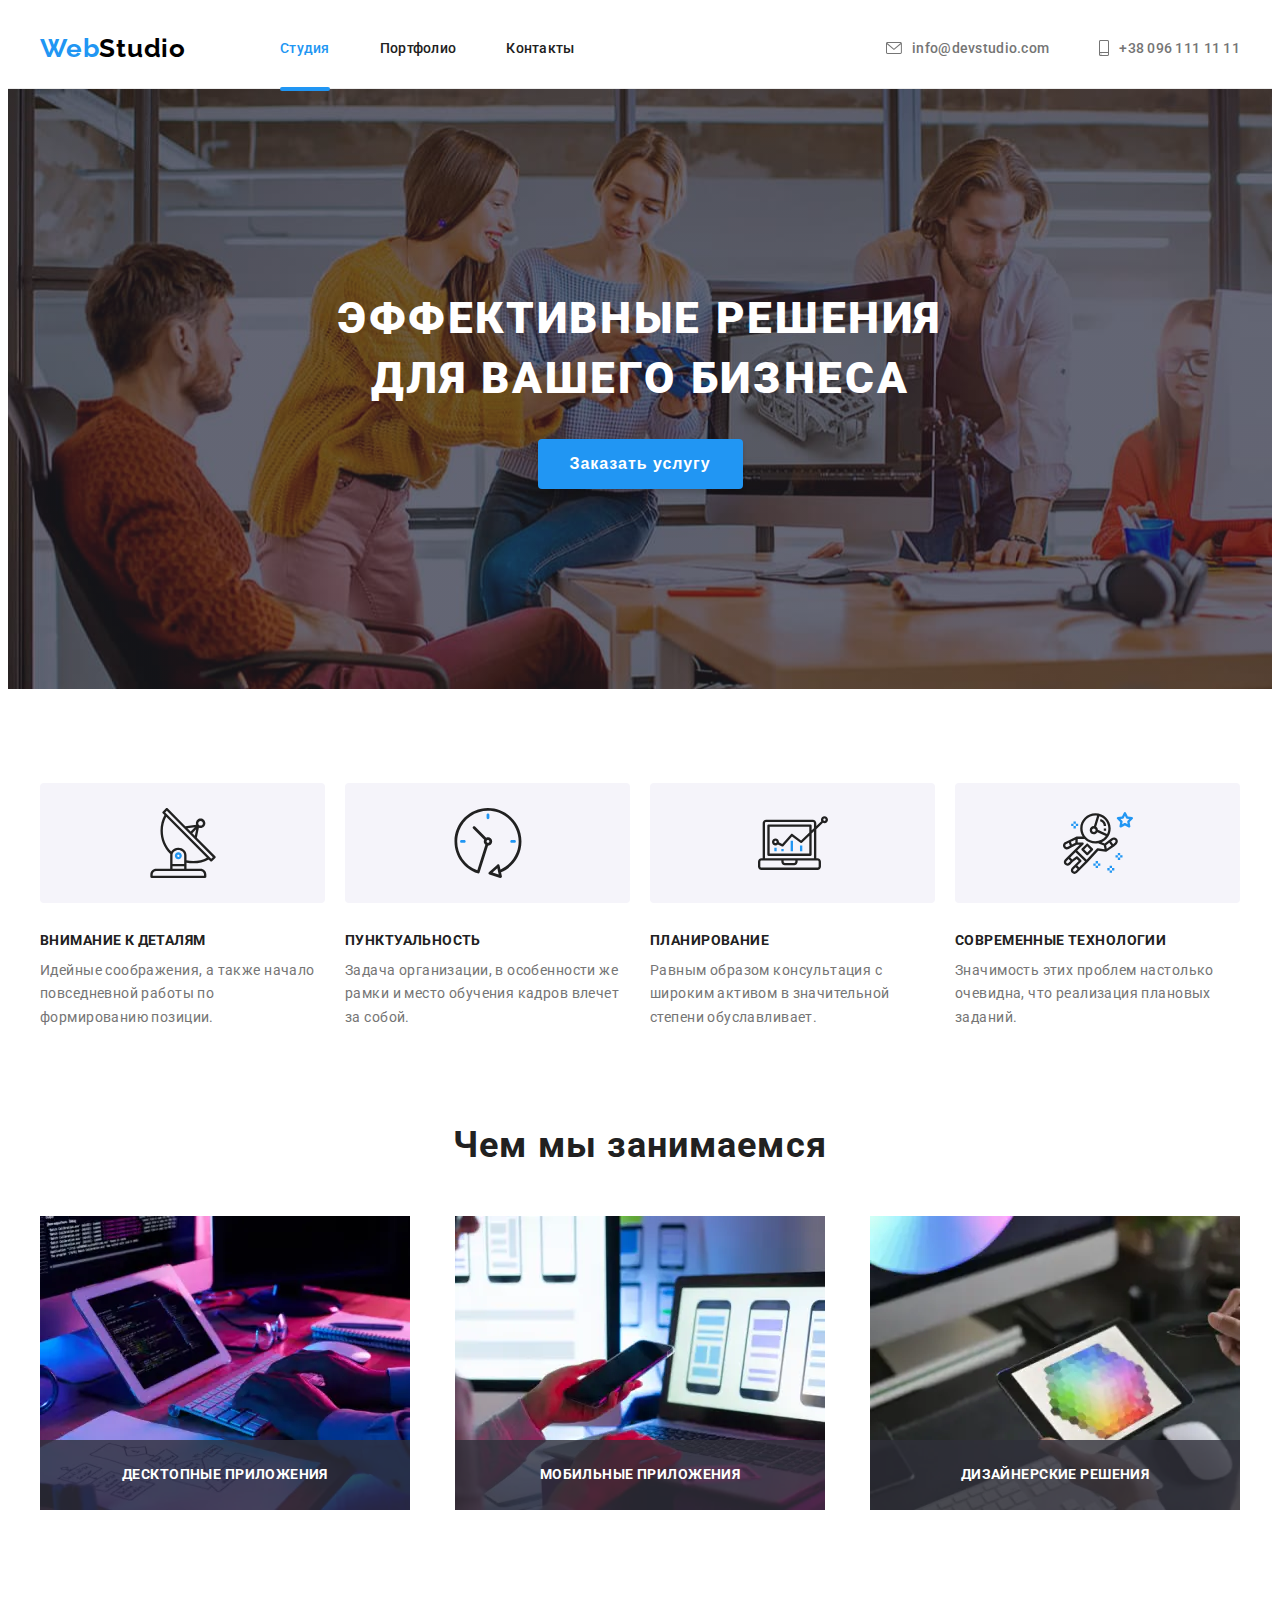
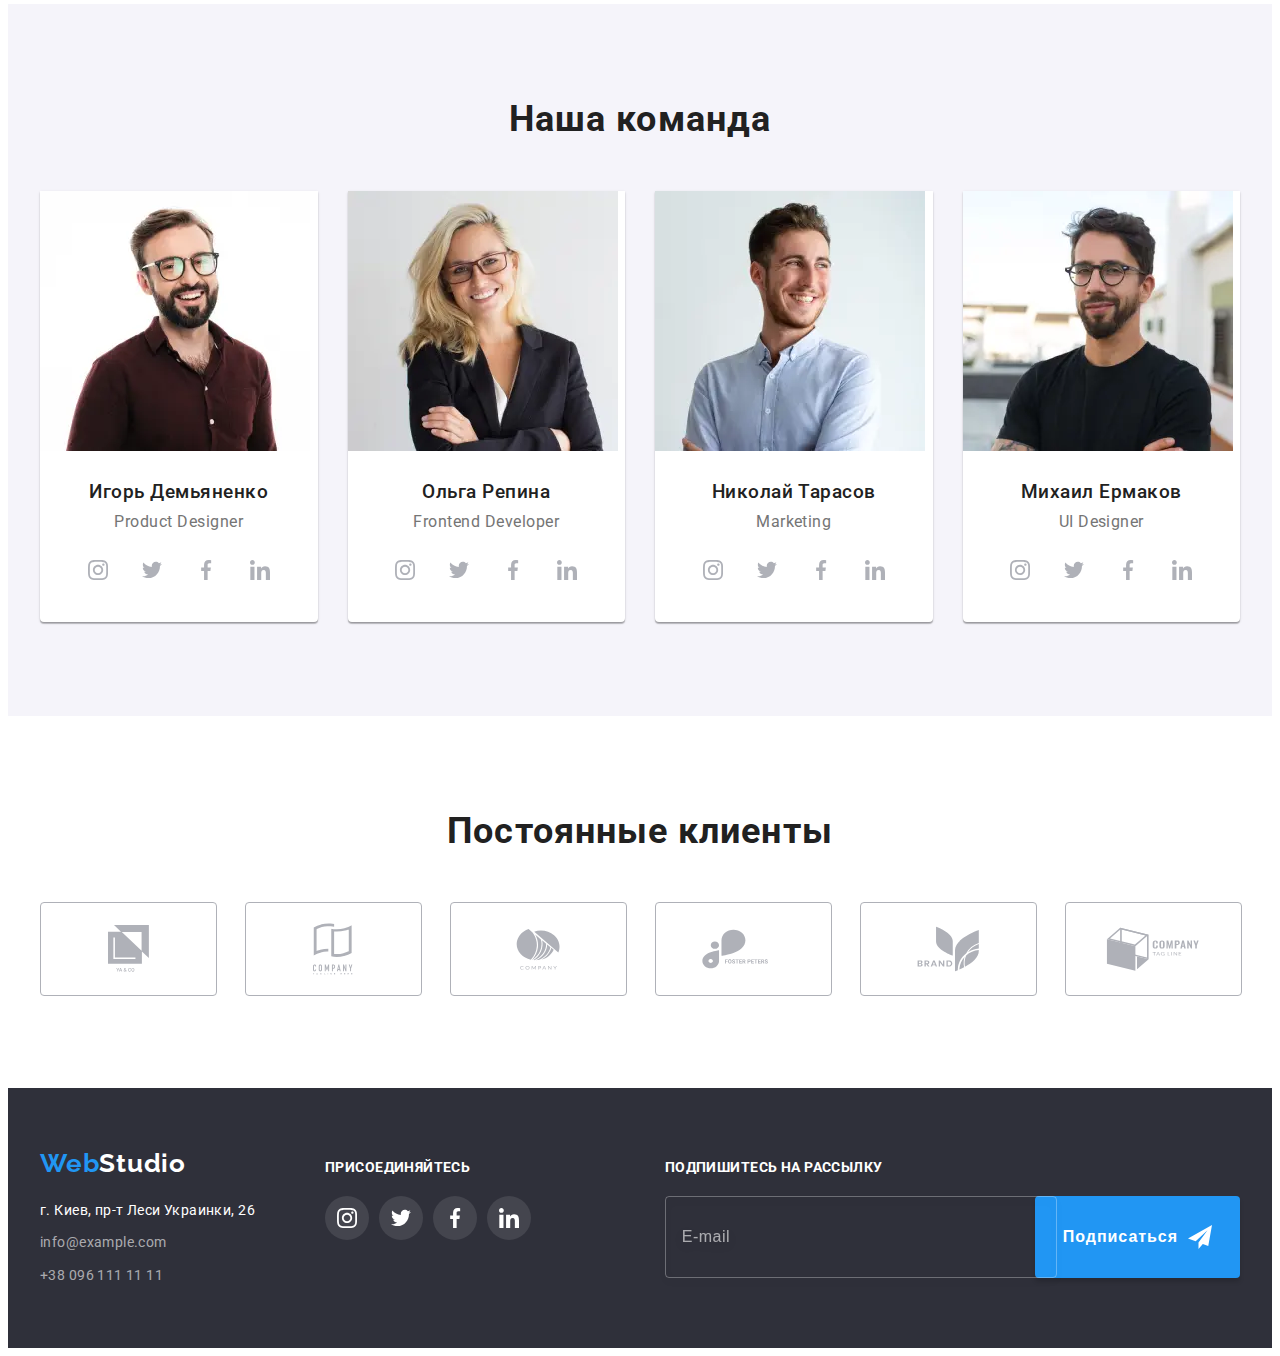
==== commit 6a543576: "Всё с header  и мобильным меню" ====
--- a/index.html
+++ b/index.html
@@ -19,11 +19,11 @@
 </head>
 
 <body>
-  <header class="header">
-
-    <div class="header__container container">
-      <div class="header__big-screen">
-        <nav class="big-screen-nav">
+  <header class="top-header">
+
+    <div class="big-screen-header">
+      <div class="header__container container">
+        <nav class="header__nav">
           <a class="logo header__logo link" href="./index.html" lang="en">Web<span class="logo__dark">Studio</span></a>
           <ul class="menu list">
             <li class="menu__item">
@@ -37,67 +37,77 @@
             </li>
           </ul>
         </nav>
-        <a class="header__contacts header__mail link" href="mailto:info@devstudio.com">
-          <svg class="header__icon" width="16" height="12">
-            <use href="./img/icons.svg#icon-envelope"></use>
-          </svg>
-          info@devstudio.com
-        </a>
-        <a class="header__contacts link" href="tel:++380961111111">
-          <svg class="header__icon" width="10" height="16">
-            <use href="./img/icons.svg#icon-smartphone"></use>
-          </svg>
-          +38 096 111 11 11</a>
+        <div class="header__contacts">
+          <a class="contact-link header__mail link" href="mailto:info@devstudio.com">
+            <svg class="header__icon" width="16" height="12">
+              <use href="./img/icons.svg#icon-envelope"></use>
+            </svg>
+            info@devstudio.com</a>
+          <a class="contact-link link" href="tel:++380961111111">
+            <svg class="header__icon" width="10" height="16">
+              <use href="./img/icons.svg#icon-smartphone"></use>
+            </svg>
+            +38 096 111 11 11</a>
+        </div>
       </div>
     </div>
 
-    <!-- <div class="mobile-nav data-menu">
-      <button class="mobile-nav__btn data-menu-close" type="button">
-        <svg class="close-icon" width="19" height="19">
-          <use href="./img/icons.svg#icon-close"></use>
+    <div class="mobile-header container">
+      <a class="logo link" href="./index.html" lang="en">Web<span class="logo__dark">Studio</span></a>
+      <button class="mobile-nav__btn" type="button" data-menu-open>
+        <svg class="mobile-nav__burger" width="24" height="16">
+          <use href="./img/icons.svg#icon-mob-burger"></use>
         </svg>
       </button>
-      <div class="mobile-nav__top">
-        <ul class="top-list list">
-          <li class="top-list__item">
-            <a href="./index.html" class="top-link top-link__current"> Студия </a>
-          </li>
-          <li class="top-list__item">
-            <a href="./portfolio.html" class="top-link link"> Портфолио </a>
-          </li>
-          <li class="top-list__item">
-            <a href="" class="top-link link"> Контакты </a>
-          </li>
-        </ul>
-      </div>
-      <div class="mobile-nav__bottom">
-        <a class="mobile-nav__mail link" href="mailto:info@devstudio.com">info@devstudio.com</a>
-        <a class="mobile-nav__tel link" href="tel:+380961111111">+38 096 111 11 11</a>
-        <ul class="mobile-social list">
-          <li class="mobile-social__item">
-            <a class="mobile-social__link link" href="">Instagram</a>
-          </li>
-          <li class="mobile-social_line"></li>
-          <li class="mobile-social__item">
-            <a class="mobile-social__link link" href="">Twitter</a>
-          </li>
-          <li class="mobile-social_line"></li>
-          <li class="mobile-social__item">
-            <a class="mobile-social__link link" href="">Facebook</a>
-          </li>
-          <li class="mobile-social_line"></li>
-          <li class="mobile-social__item">
-            <a class="mobile-social__link link" href="">LinkedIn</a>
-          </li>
-        </ul>
+
+      <div class="mobile-menu" data-menu>
+        <div class="mobile-nav container">
+          <button class="mobile-nav__btn" type="button" data-menu-close>
+            <svg class="close-icon" width="19" height="19">
+              <use href="./img/icons.svg#icon-close"></use>
+            </svg>
+          </button>
+          <div class="mobile-nav__container">
+            <div class="mobile-nav__top">
+              <ul class="top-list list">
+                <li class="top-list__item">
+                  <a href="./index.html" class="top-link top-link__current"> Студия </a>
+                </li>
+                <li class="top-list__item">
+                  <a href="./portfolio.html" class="top-link link"> Портфолио </a>
+                </li>
+                <li class="top-list__item">
+                  <a href="" class="top-link link"> Контакты </a>
+                </li>
+              </ul>
+            </div>
+            <div class="mobile-nav__bottom">
+              <a class="mobile-nav__tel link" href="tel:+380961111111">+38 096 111 11 11</a>
+              <a class="mobile-nav__mail link" href="mailto:info@devstudio.com">info@devstudio.com</a>
+              <ul class="mobile-social list">
+                <li class="mobile-social__item">
+                  <a class="mobile-social__link link" href="">Instagram</a>
+                </li>
+                <li class="mobile-social_line"></li>
+                <li class="mobile-social__item">
+                  <a class="mobile-social__link link" href="">Twitter</a>
+                </li>
+                <li class="mobile-social_line"></li>
+                <li class="mobile-social__item">
+                  <a class="mobile-social__link link" href="">Facebook</a>
+                </li>
+                <li class="mobile-social_line"></li>
+                <li class="mobile-social__item">
+                  <a class="mobile-social__link link" href="">LinkedIn</a>
+                </li>
+              </ul>
+            </div>
+          </div>
+        </div>
       </div>
     </div>
-    <button class="mobile-nav__btn data-menu-open" type="button" aria-expanded="false">
-      <svg class="mobile-nav__burger" width="24" height="16">
-        <use href="./img/icons.svg#icon-mob-burger"></use>
-      </svg>
-    </button> -->
-
+
+    </div>
   </header>
 
   <main>
--- a/css/main.min.css
+++ b/css/main.min.css
@@ -1,3 +1,3 @@
 :root{--main-color: #212121;--accent-color: #2196f3;--small-text-color: #757575;--another-main-color: #ffffff;--main-font: "Roboto", sans-serif;--secondary-font: "Raleway", sans-serif;--transition-color: color 250ms cubic-bezier(0.4, 0, 0.2, 1);--transition-fill: fill 250ms cubic-bezier(0.4, 0, 0.2, 1);--transition-background-color: background-color 250ms
-    cubic-bezier(0.4, 0, 0.2, 1);--transition-border: body 250ms cubic-bezier(0.4, 0, 0.2, 1)}.visually-hidden{position:absolute !important;clip:rect(1px 1px 1px 1px);clip:rect(1px, 1px, 1px, 1px);padding:0 !important;border:0 !important;height:1px !important;width:1px !important;overflow:hidden}h1,h2,h3,h4,h5,h6,p{margin-top:0;margin-bottom:0}ul,ol{margin-top:0;margin-bottom:0;padding-left:0}img{display:block}body{font-family:var(--main-font);background:var(--another-main-color);color:var(--main-color)}.list{list-style:none}.link{text-decoration:none}.container{padding-left:15px;padding-right:15px;width:100%;margin:0 auto}@media screen and (min-width: 480px){.container{max-width:480px}}@media screen and (min-width: 768px){.container{max-width:768px}}@media screen and (min-width: 1200px){.container{max-width:1200px}}.section{padding-top:60px;padding-bottom:60px}.section__title{font-weight:700;font-size:28px;line-height:1.17;text-align:center;letter-spacing:0.03em;margin-bottom:30px}@media screen and (min-width: 1200px){.section{padding-top:94px;padding-bottom:94px}.section__title{font-size:36px;margin-bottom:50px}}.logo{font-family:var(--secondary-font);font-weight:700;font-size:24px;line-height:1.17;letter-spacing:0.03em;color:var(--accent-color);display:inline-block}@media screen and (min-width: 1200px){.logo{font-size:26px;line-height:1.19}}.logo__dark{color:#000000}.logo__light{color:var(--another-main-color)}.big-screen-nav{display:flex;align-items:center}.header__logo{font-family:var(--secondary-font);font-weight:700;font-size:24px;line-height:1.17;letter-spacing:0.03em;color:var(--accent-color);display:inline-block;margin-right:94px}@media screen and (min-width: 1200px){.header__logo{font-size:26px;line-height:1.19}}.menu{display:flex;align-items:center}.menu__item:not(:last-child){margin-right:50px}.menu__link{font-weight:500;font-size:14px;line-height:1.14;letter-spacing:0.02em;color:var(--main-color);display:block;position:relative;transition:var(--transition-color)}.menu__link:hover,.menu__link:focus{color:var(--accent-color)}.menu__link-current{color:var(--accent-color)}.menu__link-current::after{content:'';display:block;width:100%;height:4px;left:0;bottom:-35px;border-radius:2px;background-color:var(--accent-color);position:absolute}.backdrop{position:fixed;top:0;left:0;width:100vw;height:100vh;z-index:1000;background-color:rgba(0,0,0,0.2);opacity:1;visibility:visible;pointer-events:auto;transition:opacity 250ms cubic-bezier(0.4, 0, 0.2, 1),visibility 250ms cubic-bezier(0.4, 0, 0.2, 1);display:flex}.backdrop.is-hidden{opacity:0;visibility:hidden;pointer-events:none}.backdrop.is-hidden .modal-window{transform:translate(-50%, -50%) scale(0.5);opacity:0}.modal-window{position:absolute;top:50%;left:50%;padding:15px;max-width:450px;background:var(--another-main-color);box-shadow:0px 1px 3px rgba(0,0,0,0.12),0px 1px 1px rgba(0,0,0,0.14),0px 2px 1px rgba(0,0,0,0.2);border-radius:4px;transform:translate(-50%, -50%) scale(1);opacity:1;transition:opacity 250ms cubic-bezier(0.4, 0, 0.2, 1),transform 250ms cubic-bezier(0.4, 0, 0.2, 1)}@media screen and (min-width: 480px){.modal-window{padding:40px;min-width:450px}}@media screen and (min-width: 1200px){.modal-window{min-width:528px}}.modal-window__title{font-weight:700;font-size:20px;line-height:1.17;text-align:center;letter-spacing:0.03em;color:var(--main-color);margin-bottom:12px}@media screen and (min-width: 1200px){.modal-window__title{line-height:1.5}}.modal-close-btn{position:absolute;display:flex;align-items:center;justify-content:center;fill:#000000;cursor:pointer;transition:var(--transition-fill);top:8px;right:8px;width:30px;height:30px;background:var(--another-main-color);border:1px solid rgba(0,0,0,0.1);border-radius:50%}.modal-close-btn:hover,.modal-close-btn:focus{fill:var(--accent-color);outline:none}.close-icon{visibility:inherit;pointer-events:inherit}.modal-form{display:flex;flex-direction:column}.modal-form__submit{font-weight:700;font-size:16px;line-height:1.87;letter-spacing:0.06em;text-align:center;color:var(--another-main-color);background-color:var(--accent-color);box-shadow:0px 4px 4px rgba(0,0,0,0.15);border:none;border-radius:4px;transition:var(--transition-background-color);cursor:pointer;align-self:center;margin-top:30px;display:block;padding:10px 56px}.modal-form__submit:hover,.modal-form__submit:focus{background-color:#188ce8;outline:1px dotted #494747}@media screen and (max-width: 480px){.modal-form__submit{margin-top:10px}}.modal-input-label{font-size:12px;line-height:1.17;letter-spacing:0.01em;color:var(--small-text-color);margin-bottom:10px}.modal-input-wrapper{position:relative;display:block;margin-top:4px}.modal-input{width:100%;height:40px;border:1px solid rgba(33,33,33,0.2);box-sizing:border-box;border-radius:4px;padding-left:42px;padding-right:12px;transition:var(--transition-border)}.modal-input:hover,.modal-input:focus{outline:none;border:1px solid var(--accent-color);border-radius:4px}.input-icon-wrap{width:18px;height:18px;display:flex;align-items:center;justify-content:center;position:absolute;top:50%;left:12px;fill:var(--main-color);transform:translateY(-50%);transition:var(--transition-fill)}.modal-input:hover ~ .input-icon-wrap,.modal-input:focus ~ .input-icon-wrap{fill:var(--accent-color)}.modal-textarea-label{font-size:12px;line-height:1.17;letter-spacing:0.01em;color:var(--small-text-color);margin-bottom:20px}@media screen and (max-width: 480px){.modal-textarea-label{margin-bottom:10px}}.modal-user-coment{width:100%;resize:none;height:120px;border:1px solid rgba(33,33,33,0.2);border-radius:4px;padding:12px 16px;margin-top:4px;transition:var(--transition-border)}.modal-user-coment:hover,.modal-user-coment:focus{outline:none;border:1px solid var(--accent-color);border-radius:4px}.modal-user-coment::placeholder{font-size:14px;line-height:1.14;letter-spacing:0.01em;color:rgba(117,117,117,0.5)}.modal-check-wrap{position:relative}.modal-checkbox{position:absolute;bottom:0;left:8px;clip:rect(1px 1px 1px 1px);clip:rect(1px, 1px, 1px, 1px);padding:0 !important;border:0 !important;height:1px !important;width:1px !important;overflow:hidden}.modal-checkbox-lable{position:relative;display:flex;flex-wrap:wrap;align-items:center;font-size:12px;line-height:1.17;letter-spacing:0.03em;color:var(--small-text-color)}@media screen and (min-width: 1200px){.modal-checkbox-lable{font-size:14px;line-height:1.71}}.modal-checkbox-lable::before{content:'';display:block;cursor:pointer;margin-right:7px}.modal-checkbox+.modal-checkbox-lable::before{background-image:url("../img/icon-agree-uncheck.svg");background-repeat:no-repeat;background-size:cover;width:16px;height:15px}.modal-checkbox:checked+.modal-checkbox-lable::before{background-image:url("../img/icon-agree-check.svg")}.modal-checkbox:focus+.modal-checkbox-lable::before{background-image:url("../img/icon-agree-uncheck.svg");outline:1px dotted #494747}.modal-checkbox:checked:focus+.modal-checkbox-lable::before{background-image:url("../img/icon-agree-check.svg");outline:1px dotted #494747}.policy-link{color:var(--accent-color)}.policy-link:focus,.policy-link:hover{outline:1px dotted #494747}.social-list{display:flex;justify-content:center}.social-item{width:44px;height:44px}.social-item:not(:last-child){margin-right:10px}.social-icon{width:20px;height:20px}.header__big-screen{display:none}@media screen and (min-width: 1200px){.header__big-screen{display:flex;height:80px;align-items:center;border-bottom:1px solid #ececec}}.header__mail{margin-right:50px;margin-left:auto}.header__contacts{display:flex;align-items:center;font-weight:500;font-size:14px;line-height:1.14;letter-spacing:0.02em;color:var(--small-text-color);fill:var(--small-text-color);transition:var(--transition-color),var(--transition-fill)}.header__icon{margin-right:10px}.header__contacts:hover,.header__contacts:focus{color:var(--accent-color);fill:var(--accent-color);outline:none}.mobile-nav{display:flex;opacity:0;transition:opacity 250ms cubic-bezier(0.4, 0, 0.2, 1)}@media screen and (min-width: 768px){.mobile-nav{display:none}}.mobile-nav.is-open{opacity:1;flex-direction:column;position:fixed;top:0;left:0;width:100vw;height:100vh;z-index:1001;background-color:#ffffff;padding:48px 40px;box-shadow:0px 4px 8px rgba(0,0,0,0.04),0px 2px 4px rgba(0,0,0,0.08),0px 1px 3px rgba(0,0,0,0.16)}.mobile-nav__btn{position:absolute;display:flex;align-items:center;justify-content:center;fill:#000000;cursor:pointer;transition:var(--transition-fill);right:15px;top:10px;width:40px;height:40px;background-color:transparent;border:none}.mobile-nav__btn:hover,.mobile-nav__btn:focus{fill:var(--accent-color);outline:none}@media screen and (min-width: 768px){.mobile-nav__btn{display:none}}.top-list__item:not(:last-child){margin-bottom:32px}.top-link{font-weight:500;font-size:40px;line-height:1.18;letter-spacing:0.02em;color:var(--main-color)}.top-link__current{color:var(--accent-color);text-decoration:none}.top-link:hover,.top-link:focus{text-decoration:underline;color:var(--accent-color)}.mobile-nav__bottom{margin-top:auto}.mobile-nav__mail{display:block;font-weight:500;font-size:34px;line-height:1.18;letter-spacing:0.02em;color:var(--accent-color);margin-bottom:32px}.mobile-nav__tel{display:block;font-weight:500;font-size:24px;line-height:1.18;letter-spacing:0.02em;color:var(--main-color);margin-bottom:64px}.mobile-social{display:flex;align-items:center}.mobile-social__link{display:block;font-weight:500;font-size:18px;line-height:1.22;letter-spacing:0.02em;color:var(--accent-color)}.mobile-social__item:not(:first-child){margin-left:20px}.mobile-social__item:not(:first-child)::before{content:'';display:block;height:0;width:22px;border:1px solid rgba(33,33,33,0.2);transform-origin:left;transform:rotate(90deg);margin-left:-10px}.hero{max-width:100vw;padding-top:118px;padding-bottom:118px;background-image:linear-gradient(rgba(47,48,58,0.4), rgba(47,48,58,0.4)),url(../../img/hero/hero-mob.jpg);background-color:#c4c4c4;background-repeat:no-repeat;background-size:cover;margin:0 auto}@media screen and (min-device-pixel-ratio: 2), screen and (min-resolution: 192dpi), screen and (min-resolution: 2dppx){.hero{background-image:url(../../img/hero/hero-mob@2x.jpg)}}@media screen and (min-width: 768px){.hero{background-image:linear-gradient(rgba(47,48,58,0.4), rgba(47,48,58,0.4)),url(../../img/hero/hero-tablet.jpg)}}@media screen and (min-width: 768px) and (min-device-pixel-ratio: 2), screen and (min-width: 768px) and (min-resolution: 192dpi), screen and (min-width: 768px) and (min-resolution: 2dppx){.hero{background-image:url(../../img/hero/hero-tablet@2x.jpg)}}@media screen and (min-width: 1200px){.hero{padding-top:200px;padding-bottom:200px;background-image:linear-gradient(rgba(47,48,58,0.4), rgba(47,48,58,0.4)),url(../../img/hero/hero_desk.jpg)}}@media screen and (min-width: 1200px) and (min-device-pixel-ratio: 2), screen and (min-width: 1200px) and (min-resolution: 192dpi), screen and (min-width: 1200px) and (min-resolution: 2dppx){.hero{background-image:url(../../img/hero/hero_desk@2x.jpg)}}.hero__title{font-weight:900;font-size:26px;line-height:1.62;letter-spacing:0.06em;text-transform:uppercase;text-align:center;color:var(--another-main-color);max-width:360px;margin:0 auto 30px}@media screen and (min-width: 1200px){.hero__title{font-size:44px;line-height:1.36;max-width:696px}}.modal-open-btn{font-weight:700;font-size:16px;line-height:1.87;letter-spacing:0.06em;text-align:center;color:var(--another-main-color);background-color:var(--accent-color);box-shadow:0px 4px 4px rgba(0,0,0,0.15);border:none;border-radius:4px;transition:var(--transition-background-color);cursor:pointer;display:block;margin:0 auto;padding:10px 32px}.modal-open-btn:hover,.modal-open-btn:focus{background-color:#188ce8;outline:1px dotted #494747}.feature-icon{width:70px;height:70px;background-color:#f5f4fa}.feature-icon-wrap{display:flex;justify-content:center;align-items:center;height:120px;background-color:#f5f4fa;border-radius:4px;margin-bottom:30px}.features-item__title{font-weight:700;font-size:14px;line-height:1.14;letter-spacing:0.03em;text-transform:uppercase;text-align:center;margin-bottom:10px}.features-item__desc{font-size:14px;line-height:1.71;letter-spacing:0.03em;color:var(--small-text-color)}@media screen and (max-width: 767px){.features-item:not(:last-child){margin-bottom:30px}}@media screen and (min-width: 768px){.features__list{display:flex;justify-content:space-between;flex-wrap:wrap}.features-item__title{text-align:start}}@media screen and (min-width: 768px) and (max-width: 1199px){.features-item{width:calc((100% - 30px) / 2)}.features-item:not(:nth-last-child(-n+2)){margin-bottom:30px}}@media screen and (min-width: 1200px){.features-item{width:calc((100% - 60px) / 4)}.features-item:not(:nth-last-child(-n+4)){margin-bottom:30px}}.activity{display:none}@media screen and (min-width: 1200px){.activity{display:block;padding-top:0}.activity-list{display:flex;justify-content:space-between}.activity-item{width:370px;height:294px;position:relative}.activity-item>.activity-pic-lable{position:absolute;bottom:0;width:100%;padding:27px 0;background-color:rgba(47,48,58,0.8);font-weight:700;font-size:14px;line-height:1.14;text-align:center;letter-spacing:0.03em;text-transform:uppercase;color:var(--another-main-color)}.activity-pic{max-width:100%;height:auto}}.team-cards{background:#f5f4fa}.team-cards__list{display:flex;margin-top:-30px;flex-wrap:wrap}@media screen and (min-width: 768px){.team-cards__list{margin-left:-30px}}.team-cards__item{background:var(--another-main-color);box-shadow:0px 1px 3px rgba(0,0,0,0.12),0px 1px 1px rgba(0,0,0,0.14),0px 2px 1px rgba(0,0,0,0.2);border-radius:0px 0px 4px 4px;margin-top:30px}@media screen and (min-width: 768px){.team-cards__item{margin-left:30px;flex-basis:calc((100% - 60px) / 2)}}@media screen and (min-width: 1200px){.team-cards__item{flex-basis:calc((100% - 120px) / 4)}}.team-cards__text{text-align:center;font-size:16px;line-height:1.18;letter-spacing:0.03em;padding-top:30px;padding-bottom:24px}@media screen and (min-width: 1200px){.team-cards__text{padding-bottom:30px}}.team-cards__name{font-weight:500;margin-bottom:10px}.team-cards__profession{color:var(--small-text-color);margin-bottom:16px}.team-cards__img{max-width:100%;height:auto}.team-social-link{display:flex;width:100%;height:100%;border-radius:50%;justify-content:center;align-items:center;background-color:#ffffff;fill:#afb1b8;transition:var(--transition-background-color),var(--transition-fill)}.team-social-link:hover,.team-social-link:focus{background-color:var(--accent-color);fill:var(--another-main-color);outline:none}.clients{background-color:var(--another-main-color)}.clients__list{display:flex;flex-wrap:wrap;margin-left:-30px;margin-top:-30px}.client-item{height:92px;margin-left:30px;margin-top:30px;flex-basis:calc((100% - 60px) / 2)}@media screen and (min-width: 768px){.client-item{flex-basis:calc((100% - 90px) / 3)}}@media screen and (min-width: 1200px){.client-item{flex-basis:calc((100% - 180px) / 6)}}.client-link{display:flex;justify-content:center;align-items:center;width:100%;height:100%;border:1px solid #afb1b8;border-radius:4px;background-color:transparent;fill:#afb1b8;transition:var(--transition-fill),border 250ms cubic-bezier(0.4, 0, 0.2, 1) 0ms}.client-link:focus,.client-link:hover{fill:var(--accent-color);border:1px solid var(--accent-color);outline:none}.footer{background:#2f303a;text-align:center}@media screen and (min-width: 1200px){.footer{text-align:start;padding-top:60px;padding-bottom:60px}}.footer__first-unite{margin-bottom:60px}@media screen and (min-width: 768px){.footer__first-unite{display:flex}}@media screen and (min-width: 768px) and (max-width: 1199px){.footer__first-unite{justify-content:space-between;padding-left:60px;padding-right:74px}}@media screen and (min-width: 1200px){.footer__first-unite{margin-bottom:0}}@media screen and (min-width: 1200px){.footer__desktop-wrap{display:flex}}.footer__logo{font-family:var(--secondary-font);font-weight:700;font-size:24px;line-height:1.17;letter-spacing:0.03em;color:var(--accent-color);display:inline-block;margin-bottom:20px}@media screen and (min-width: 1200px){.footer__logo{font-size:26px;line-height:1.19}}.footer__contacts{margin-bottom:60px}@media screen and (min-width: 768px){.footer__contacts{margin-bottom:0}}.footer__subtitle{font-weight:700;font-size:14px;line-height:1.14;letter-spacing:0.03em;text-transform:uppercase;text-align:center;color:var(--another-main-color);margin-bottom:20px}@media screen and (min-width: 1200px){.footer__subtitle{text-align:start}}.address{font-style:inherit}.address__list-item:not(:last-child){margin-bottom:8px}@media screen and (min-width: 1200px){.address__list-item:not(:last-child){margin-bottom:9px}}.address__location{font-size:14px;line-height:1.71;letter-spacing:0.03em;color:var(--another-main-color);transition:var(--transition-color)}.address__location:hover,.address__location:focus{color:var(--accent-color)}.info-link{font-size:14px;line-height:1.71;letter-spacing:0.03em;color:rgba(255,255,255,0.6);transition:var(--transition-color)}.info-link:hover,.info-link:focus{color:var(--accent-color)}@media screen and (min-width: 1200px){.footer__links{padding-top:12px;margin-left:70px}}.footer__social-link{display:flex;width:100%;height:100%;border-radius:50%;justify-content:center;align-items:center;background-color:rgba(255,255,255,0.1);fill:var(--another-main-color);transition:var(--transition-background-color)}.footer__social-link:hover,.footer__social-link:focus{background-color:var(--accent-color);outline:none}@media screen and (min-width: 1200px){.footer__form{margin-left:auto;padding-top:12px}}@media screen and (min-width: 1200px){.footer__form-wrap{display:flex}}.footer__mailing-label{display:block;max-width:450px;margin:0 auto 20px}@media screen and (min-width: 1200px){.footer__mailing-label{width:358px;margin-right:12px;margin-bottom:0}}.footer__form-field{width:100%;height:50px;background-color:transparent;border:1px solid rgba(255,255,255,0.3);filter:drop-shadow(0px 4px 4px rgba(0,0,0,0.15));border-radius:4px;padding:15px 16px;font-size:16px;line-height:1.25;display:flex;align-items:center;letter-spacing:0.03em;color:var(--another-main-color);transition:var(--transition-border)}.footer__form-field:hover,.footer__form-field:focus{border-color:var(--accent-color);outline:none}.footer__form-field:focus:not(:placeholder-shown):valid{border-color:var(--accent-color);outline:none}.footer__form-field:focus:not(:placeholder-shown):invalid{border-color:red;outline:none}.footer__form-field::placeholder{color:rgba(255,255,255,0.6)}.footer__btn{font-weight:700;font-size:16px;line-height:1.87;letter-spacing:0.06em;text-align:center;color:var(--another-main-color);background-color:var(--accent-color);box-shadow:0px 4px 4px rgba(0,0,0,0.15);border:none;border-radius:4px;transition:var(--transition-background-color);cursor:pointer;display:flex;align-items:center;padding:10px 28px;margin:0 auto;fill:var(--another-main-color)}.footer__btn:hover,.footer__btn:focus{background-color:#188ce8;outline:1px dotted #494747}.footer__btn-text{margin-right:10px}.footer__btn-icon{width:24px;height:24px}.filter{display:flex;flex-wrap:wrap;margin-top:-15px;margin-left:-8px;padding-bottom:40px}@media screen and (min-width: 768px) and (max-width: 1199px){.filter{justify-content:center;padding-bottom:30px}}@media screen and (min-width: 1200px){.filter{justify-content:center;padding-bottom:50px}}.filter__link{margin-top:15px;margin-left:8px}.filter__btn{font-family:inherit;font-weight:500;font-size:16px;line-height:1.62;text-align:center;letter-spacing:0.03em;background-color:#f5f4fa;border-radius:4px;cursor:pointer;border:none;padding:6px 22px;transition:var(--transition-color),var(--transition-background-color),box-shadow 250ms cubic-bezier(0.4, 0, 0.2, 1) 0ms}.filter__btn--current,.filter__btn:hover,.filter__btn:focus{color:var(--another-main-color);background-color:var(--accent-color);box-shadow:0px 3px 1px rgba(0,0,0,0.1),0px 1px 2px rgba(0,0,0,0.08),0px 2px 2px rgba(0,0,0,0.12)}.product-card-list{display:flex;flex-wrap:wrap;margin-top:-30px}@media screen and (min-width: 768px){.product-card-list{margin-left:-30px}}.product-card{width:100%;display:flex;flex-direction:column;margin-top:30px;transition:box-shadow 250ms cubic-bezier(0.4, 0, 0.2, 1) 0ms}@media screen and (min-width: 768px){.product-card{margin-left:30px;flex-basis:calc((100% - 60px) / 2)}}@media screen and (min-width: 1200px){.product-card{flex-basis:calc((100% - 90px) / 3)}}.product-card:hover{box-shadow:0px 1px 1px rgba(0,0,0,0.12),0px 4px 4px rgba(0,0,0,0.06),1px 4px 6px rgba(0,0,0,0.16)}.product-card__link{display:flex;flex-direction:column}.product-card__wrapper{position:relative;overflow:hidden}.product-card__img{display:block;width:450px;height:auto}@media screen and (min-width: 768px){.product-card__img{width:354px}}@media screen and (min-width: 1200px){.product-card__img{width:370px}}.product-card__text{flex-grow:1;padding:20px 24px;border:1px solid #eeeeee}.product-card__name{font-weight:700;font-size:18px;line-height:2;letter-spacing:0.06em;padding-bottom:4px}.product-card__type{font-size:16px;line-height:1.87;letter-spacing:0.03em;color:var(--small-text-color)}.product-card-overlay{padding:63px 24px;font-size:18px;line-height:1.56;letter-spacing:0.03em;color:var(--another-main-color);background-color:rgba(33,150,243,0.9);position:absolute;top:0;left:0;width:100%;height:100%;overflow:auto;transform:translateY(101%);transition:transform 250ms cubic-bezier(0.4, 0, 0.2, 1)}.product-card__link:hover .product-card-overlay,.product-card__link:focus .product-card-overlay{transform:translateY(0)}
+    cubic-bezier(0.4, 0, 0.2, 1);--transition-border: body 250ms cubic-bezier(0.4, 0, 0.2, 1)}.visually-hidden{position:absolute !important;clip:rect(1px 1px 1px 1px);clip:rect(1px, 1px, 1px, 1px);padding:0 !important;border:0 !important;height:1px !important;width:1px !important;overflow:hidden}h1,h2,h3,h4,h5,h6,p{margin-top:0;margin-bottom:0}ul,ol{margin-top:0;margin-bottom:0;padding-left:0}img{display:block}body{font-family:var(--main-font);background:var(--another-main-color);color:var(--main-color)}.list{list-style:none}.link{text-decoration:none}.container{padding-left:15px;padding-right:15px;width:100%;height:auto;margin:0 auto}@media screen and (min-width: 480px){.container{max-width:480px}}@media screen and (min-width: 768px){.container{max-width:768px}}@media screen and (min-width: 1200px){.container{max-width:1200px}}.section{padding-top:60px;padding-bottom:60px}.section__title{font-weight:700;font-size:28px;line-height:1.17;text-align:center;letter-spacing:0.03em;margin-bottom:30px}@media screen and (min-width: 1200px){.section{padding-top:94px;padding-bottom:94px}.section__title{font-size:36px;margin-bottom:50px}}.logo{font-family:var(--secondary-font);font-weight:700;font-size:24px;line-height:1.17;letter-spacing:0.03em;color:var(--accent-color);display:inline-block}@media screen and (min-width: 1200px){.logo{font-size:26px;line-height:1.19}}.logo__dark{color:#000000}.logo__light{color:var(--another-main-color)}.backdrop{position:fixed;top:0;left:0;width:100vw;height:100vh;z-index:1000;background-color:rgba(0,0,0,0.2);opacity:1;visibility:visible;pointer-events:auto;transition:opacity 250ms cubic-bezier(0.4, 0, 0.2, 1),visibility 250ms cubic-bezier(0.4, 0, 0.2, 1);display:flex}.backdrop.is-hidden{opacity:0;visibility:hidden;pointer-events:none}.backdrop.is-hidden .modal-window{transform:translate(-50%, -50%) scale(0.5);opacity:0}.modal-window{position:absolute;top:50%;left:50%;padding:15px;max-width:450px;background:var(--another-main-color);box-shadow:0px 1px 3px rgba(0,0,0,0.12),0px 1px 1px rgba(0,0,0,0.14),0px 2px 1px rgba(0,0,0,0.2);border-radius:4px;transform:translate(-50%, -50%) scale(1);opacity:1;transition:opacity 250ms cubic-bezier(0.4, 0, 0.2, 1),transform 250ms cubic-bezier(0.4, 0, 0.2, 1)}@media screen and (min-width: 480px){.modal-window{padding:40px;min-width:450px}}@media screen and (min-width: 1200px){.modal-window{min-width:528px}}.modal-window__title{font-weight:700;font-size:20px;line-height:1.17;text-align:center;letter-spacing:0.03em;color:var(--main-color);margin-bottom:12px}@media screen and (min-width: 1200px){.modal-window__title{line-height:1.5}}.modal-close-btn{position:absolute;display:flex;align-items:center;justify-content:center;fill:#000000;cursor:pointer;line-height:0;transition:var(--transition-fill);top:8px;right:8px;width:30px;height:30px;background:var(--another-main-color);border:1px solid rgba(0,0,0,0.1);border-radius:50%}.modal-close-btn:hover,.modal-close-btn:focus{fill:var(--accent-color);outline:none}.close-icon{visibility:inherit;pointer-events:inherit}.modal-form{display:flex;flex-direction:column}.modal-form__submit{font-weight:700;font-size:16px;line-height:1.87;letter-spacing:0.06em;text-align:center;color:var(--another-main-color);background-color:var(--accent-color);box-shadow:0px 4px 4px rgba(0,0,0,0.15);border:none;border-radius:4px;transition:var(--transition-background-color);cursor:pointer;align-self:center;margin-top:30px;display:block;padding:10px 56px}.modal-form__submit:hover,.modal-form__submit:focus{background-color:#188ce8;outline:1px dotted #494747}@media screen and (max-width: 480px){.modal-form__submit{margin-top:10px}}.modal-input-label{font-size:12px;line-height:1.17;letter-spacing:0.01em;color:var(--small-text-color);margin-bottom:10px}.modal-input-wrapper{position:relative;display:block;margin-top:4px}.modal-input{width:100%;height:40px;border:1px solid rgba(33,33,33,0.2);box-sizing:border-box;border-radius:4px;padding-left:42px;padding-right:12px;transition:var(--transition-border)}.modal-input:hover,.modal-input:focus{outline:none;border:1px solid var(--accent-color);border-radius:4px}.input-icon-wrap{width:18px;height:18px;display:flex;align-items:center;justify-content:center;position:absolute;top:50%;left:12px;fill:var(--main-color);transform:translateY(-50%);transition:var(--transition-fill)}.modal-input:hover ~ .input-icon-wrap,.modal-input:focus ~ .input-icon-wrap{fill:var(--accent-color)}.modal-textarea-label{font-size:12px;line-height:1.17;letter-spacing:0.01em;color:var(--small-text-color);margin-bottom:20px}@media screen and (max-width: 480px){.modal-textarea-label{margin-bottom:10px}}.modal-user-coment{width:100%;resize:none;height:120px;border:1px solid rgba(33,33,33,0.2);border-radius:4px;padding:12px 16px;margin-top:4px;transition:var(--transition-border)}.modal-user-coment:hover,.modal-user-coment:focus{outline:none;border:1px solid var(--accent-color);border-radius:4px}.modal-user-coment::placeholder{font-size:14px;line-height:1.14;letter-spacing:0.01em;color:rgba(117,117,117,0.5)}.modal-check-wrap{position:relative}.modal-checkbox{position:absolute;bottom:0;left:8px;clip:rect(1px 1px 1px 1px);clip:rect(1px, 1px, 1px, 1px);padding:0 !important;border:0 !important;height:1px !important;width:1px !important;overflow:hidden}.modal-checkbox-lable{position:relative;display:flex;flex-wrap:wrap;align-items:center;font-size:12px;line-height:1.17;letter-spacing:0.03em;color:var(--small-text-color)}@media screen and (min-width: 1200px){.modal-checkbox-lable{font-size:14px;line-height:1.71}}.modal-checkbox-lable::before{content:'';display:block;cursor:pointer;margin-right:7px}.modal-checkbox+.modal-checkbox-lable::before{background-image:url("../img/icon-agree-uncheck.svg");background-repeat:no-repeat;background-size:cover;width:16px;height:15px}.modal-checkbox:checked+.modal-checkbox-lable::before{background-image:url("../img/icon-agree-check.svg")}.modal-checkbox:focus+.modal-checkbox-lable::before{background-image:url("../img/icon-agree-uncheck.svg");outline:1px dotted #494747}.modal-checkbox:checked:focus+.modal-checkbox-lable::before{background-image:url("../img/icon-agree-check.svg");outline:1px dotted #494747}.policy-link{color:var(--accent-color)}.policy-link:focus,.policy-link:hover{outline:1px dotted #494747}.social-list{display:flex;justify-content:center}.social-item{width:44px;height:44px}.social-item:not(:last-child){margin-right:10px}.social-icon{width:20px;height:20px}.big-screen-header{display:none}@media screen and (min-width: 768px){.big-screen-header{display:flex;height:80px;border-bottom:1px solid #ececec}}.header__container{display:flex;align-items:center}.header__nav{display:flex;align-items:center;margin-right:auto}.header__logo{font-family:var(--secondary-font);font-weight:700;font-size:24px;line-height:1.17;letter-spacing:0.03em;color:var(--accent-color);display:inline-block;margin-right:88px}@media screen and (min-width: 1200px){.header__logo{font-size:26px;line-height:1.19}}@media screen and (min-width: 1200px){.header__logo{margin-right:94px}}.menu{display:flex;align-items:center}.menu__item:not(:last-child){margin-right:50px}.menu__link{font-weight:500;font-size:14px;line-height:1.17;letter-spacing:0.02em;color:var(--main-color);display:block;position:relative;transition:var(--transition-color)}.menu__link:hover,.menu__link:focus{color:var(--accent-color)}.menu__link-current{color:var(--accent-color)}.menu__link-current::after{content:'';display:block;width:100%;height:4px;left:0;bottom:-35px;border-radius:2px;background-color:var(--accent-color);position:absolute}.header__contacts{display:flex;flex-direction:column}@media screen and (min-width: 1200px){.header__contacts{flex-direction:row;align-items:center}}.header__mail{margin-bottom:10px}@media screen and (min-width: 1200px){.header__mail{margin-right:50px;margin-bottom:0}}.contact-link{display:flex;align-items:center;font-weight:500;font-size:12px;line-height:1.17;letter-spacing:0.02em;color:var(--small-text-color);fill:var(--small-text-color);transition:var(--transition-color),var(--transition-fill)}@media screen and (min-width: 1200px){.contact-link{font-size:14px}}.contact-link:hover,.contact-link:focus{color:var(--accent-color);fill:var(--accent-color);outline:none}.header__icon{margin-right:10px}.mobile-header{height:60px;width:auto;display:flex;align-items:center;justify-content:space-between;border-bottom:1px solid #ececec;position:relative}@media screen and (min-width: 768px){.mobile-header{display:none}}.mobile-menu{position:absolute;opacity:0;visibility:hidden;pointer-events:none;transform:translateX(100%)}.mobile-menu.is-open{position:fixed;top:0;left:0;width:100vw;height:100vh;background-color:#ffffff;z-index:1001;opacity:1;visibility:visible;pointer-events:auto;transform:translateX(0);box-shadow:0px 4px 8px rgba(0,0,0,0.04),0px 2px 4px rgba(0,0,0,0.08),0px 1px 3px rgba(0,0,0,0.16);transition:transform 250ms cubic-bezier(0.4, 0, 0.2, 1)}.mobile-nav__container{height:100vh;padding:48px 25px;display:flex;flex-direction:column}.mobile-nav{position:relative}.mobile-nav__btn{position:absolute;display:flex;align-items:center;justify-content:center;fill:#000000;cursor:pointer;line-height:0;transition:var(--transition-fill);right:15px;top:10px;width:40px;height:40px;background-color:transparent;border:none}.mobile-nav__btn:hover,.mobile-nav__btn:focus{fill:var(--accent-color);outline:none}.top-list__item:not(:last-child){margin-bottom:32px}.top-link{font-weight:500;font-size:40px;line-height:1.18;letter-spacing:0.02em;color:var(--main-color)}.top-link__current{color:var(--accent-color);text-decoration:none}.top-link:hover,.top-link:focus{text-decoration:underline;color:var(--accent-color)}.mobile-nav__bottom{margin-top:auto}.mobile-nav__tel{display:block;font-weight:500;font-size:34px;line-height:1.17;letter-spacing:0.02em;color:var(--accent-color);margin-bottom:32px}.mobile-nav__mail{display:block;font-weight:500;font-size:24px;line-height:1.17;letter-spacing:0.02em;color:var(--main-color);margin-bottom:64px}.mobile-social{display:flex;align-items:center}.mobile-social__link{display:block;font-weight:500;font-size:18px;line-height:1.22;letter-spacing:0.02em;color:var(--accent-color)}.mobile-social__item:not(:first-child){margin-left:20px}.mobile-social__item:not(:first-child)::before{content:'';display:block;height:0;width:22px;border:1px solid rgba(33,33,33,0.2);transform-origin:left;transform:rotate(90deg);margin-left:-10px}.hero{max-width:100vw;padding-top:118px;padding-bottom:118px;background-image:linear-gradient(rgba(47,48,58,0.4), rgba(47,48,58,0.4)),url(../../img/hero/hero-mob.jpg);background-color:#c4c4c4;background-repeat:no-repeat;background-size:cover;margin:0 auto}@media screen and (min-device-pixel-ratio: 2), screen and (min-resolution: 192dpi), screen and (min-resolution: 2dppx){.hero{background-image:url(../../img/hero/hero-mob@2x.jpg)}}@media screen and (min-width: 768px){.hero{background-image:linear-gradient(rgba(47,48,58,0.4), rgba(47,48,58,0.4)),url(../../img/hero/hero-tablet.jpg)}}@media screen and (min-width: 768px) and (min-device-pixel-ratio: 2), screen and (min-width: 768px) and (min-resolution: 192dpi), screen and (min-width: 768px) and (min-resolution: 2dppx){.hero{background-image:url(../../img/hero/hero-tablet@2x.jpg)}}@media screen and (min-width: 1200px){.hero{padding-top:200px;padding-bottom:200px;background-image:linear-gradient(rgba(47,48,58,0.4), rgba(47,48,58,0.4)),url(../../img/hero/hero_desk.jpg)}}@media screen and (min-width: 1200px) and (min-device-pixel-ratio: 2), screen and (min-width: 1200px) and (min-resolution: 192dpi), screen and (min-width: 1200px) and (min-resolution: 2dppx){.hero{background-image:url(../../img/hero/hero_desk@2x.jpg)}}.hero__title{font-weight:900;font-size:26px;line-height:1.62;letter-spacing:0.06em;text-transform:uppercase;text-align:center;color:var(--another-main-color);max-width:360px;margin:0 auto 30px}@media screen and (min-width: 1200px){.hero__title{font-size:44px;line-height:1.36;max-width:696px}}.modal-open-btn{font-weight:700;font-size:16px;line-height:1.87;letter-spacing:0.06em;text-align:center;color:var(--another-main-color);background-color:var(--accent-color);box-shadow:0px 4px 4px rgba(0,0,0,0.15);border:none;border-radius:4px;transition:var(--transition-background-color);cursor:pointer;display:block;margin:0 auto;padding:10px 32px}.modal-open-btn:hover,.modal-open-btn:focus{background-color:#188ce8;outline:1px dotted #494747}.feature-icon{width:70px;height:70px;background-color:#f5f4fa}.feature-icon-wrap{display:flex;justify-content:center;align-items:center;height:120px;background-color:#f5f4fa;border-radius:4px;margin-bottom:30px}.features-item__title{font-weight:700;font-size:14px;line-height:1.14;letter-spacing:0.03em;text-transform:uppercase;text-align:center;margin-bottom:10px}.features-item__desc{font-size:14px;line-height:1.71;letter-spacing:0.03em;color:var(--small-text-color)}@media screen and (max-width: 767px){.features-item:not(:last-child){margin-bottom:30px}}@media screen and (min-width: 768px){.features__list{display:flex;justify-content:space-between;flex-wrap:wrap}.features-item__title{text-align:start}}@media screen and (min-width: 768px) and (max-width: 1199px){.features-item{width:calc((100% - 30px) / 2)}.features-item:not(:nth-last-child(-n+2)){margin-bottom:30px}}@media screen and (min-width: 1200px){.features-item{width:calc((100% - 60px) / 4)}.features-item:not(:nth-last-child(-n+4)){margin-bottom:30px}}.activity{display:none}@media screen and (min-width: 1200px){.activity{display:block;padding-top:0}.activity-list{display:flex;justify-content:space-between}.activity-item{width:370px;height:294px;position:relative}.activity-item>.activity-pic-lable{position:absolute;bottom:0;width:100%;padding:27px 0;background-color:rgba(47,48,58,0.8);font-weight:700;font-size:14px;line-height:1.14;text-align:center;letter-spacing:0.03em;text-transform:uppercase;color:var(--another-main-color)}.activity-pic{max-width:100%;height:auto}}.team-cards{background:#f5f4fa}.team-cards__list{display:flex;margin-top:-30px;flex-wrap:wrap}@media screen and (min-width: 768px){.team-cards__list{margin-left:-30px}}.team-cards__item{background:var(--another-main-color);box-shadow:0px 1px 3px rgba(0,0,0,0.12),0px 1px 1px rgba(0,0,0,0.14),0px 2px 1px rgba(0,0,0,0.2);border-radius:0px 0px 4px 4px;margin-top:30px}@media screen and (min-width: 768px){.team-cards__item{margin-left:30px;flex-basis:calc((100% - 60px) / 2)}}@media screen and (min-width: 1200px){.team-cards__item{flex-basis:calc((100% - 120px) / 4)}}.team-cards__text{text-align:center;font-size:16px;line-height:1.18;letter-spacing:0.03em;padding-top:30px;padding-bottom:24px}@media screen and (min-width: 1200px){.team-cards__text{padding-bottom:30px}}.team-cards__name{font-weight:500;margin-bottom:10px}.team-cards__profession{color:var(--small-text-color);margin-bottom:16px}.team-cards__img{max-width:100%;height:auto}.team-social-link{display:flex;width:100%;height:100%;border-radius:50%;justify-content:center;align-items:center;background-color:#ffffff;fill:#afb1b8;transition:var(--transition-background-color),var(--transition-fill)}.team-social-link:hover,.team-social-link:focus{background-color:var(--accent-color);fill:var(--another-main-color);outline:none}.clients{background-color:var(--another-main-color)}.clients__list{display:flex;flex-wrap:wrap;margin-left:-30px;margin-top:-30px}.client-item{height:92px;margin-left:30px;margin-top:30px;flex-basis:calc((100% - 60px) / 2)}@media screen and (min-width: 768px){.client-item{flex-basis:calc((100% - 90px) / 3)}}@media screen and (min-width: 1200px){.client-item{flex-basis:calc((100% - 180px) / 6)}}.client-link{display:flex;justify-content:center;align-items:center;width:100%;height:100%;border:1px solid #afb1b8;border-radius:4px;background-color:transparent;fill:#afb1b8;transition:var(--transition-fill),border 250ms cubic-bezier(0.4, 0, 0.2, 1) 0ms}.client-link:focus,.client-link:hover{fill:var(--accent-color);border:1px solid var(--accent-color);outline:none}.footer{background:#2f303a;text-align:center}@media screen and (min-width: 1200px){.footer{text-align:start;padding-top:60px;padding-bottom:60px}}.footer__first-unite{margin-bottom:60px}@media screen and (min-width: 768px){.footer__first-unite{display:flex}}@media screen and (min-width: 768px) and (max-width: 1199px){.footer__first-unite{justify-content:space-between;padding-left:60px;padding-right:74px}}@media screen and (min-width: 1200px){.footer__first-unite{margin-bottom:0}}@media screen and (min-width: 1200px){.footer__desktop-wrap{display:flex}}.footer__logo{font-family:var(--secondary-font);font-weight:700;font-size:24px;line-height:1.17;letter-spacing:0.03em;color:var(--accent-color);display:inline-block;margin-bottom:20px}@media screen and (min-width: 1200px){.footer__logo{font-size:26px;line-height:1.19}}.footer__contacts{margin-bottom:60px}@media screen and (min-width: 768px){.footer__contacts{margin-bottom:0}}.footer__subtitle{font-weight:700;font-size:14px;line-height:1.14;letter-spacing:0.03em;text-transform:uppercase;text-align:center;color:var(--another-main-color);margin-bottom:20px}@media screen and (min-width: 1200px){.footer__subtitle{text-align:start}}.address{font-style:inherit}.address__list-item:not(:last-child){margin-bottom:8px}@media screen and (min-width: 1200px){.address__list-item:not(:last-child){margin-bottom:9px}}.address__location{font-size:14px;line-height:1.71;letter-spacing:0.03em;color:var(--another-main-color);transition:var(--transition-color)}.address__location:hover,.address__location:focus{color:var(--accent-color)}.info-link{font-size:14px;line-height:1.71;letter-spacing:0.03em;color:rgba(255,255,255,0.6);transition:var(--transition-color)}.info-link:hover,.info-link:focus{color:var(--accent-color)}@media screen and (min-width: 1200px){.footer__links{padding-top:12px;margin-left:70px}}.footer__social-link{display:flex;width:100%;height:100%;border-radius:50%;justify-content:center;align-items:center;background-color:rgba(255,255,255,0.1);fill:var(--another-main-color);transition:var(--transition-background-color)}.footer__social-link:hover,.footer__social-link:focus{background-color:var(--accent-color);outline:none}@media screen and (min-width: 1200px){.footer__form{margin-left:auto;padding-top:12px}}@media screen and (min-width: 1200px){.footer__form-wrap{display:flex}}.footer__mailing-label{display:block;max-width:450px;margin:0 auto 20px}@media screen and (min-width: 1200px){.footer__mailing-label{width:358px;margin-right:12px;margin-bottom:0}}.footer__form-field{width:100%;height:50px;background-color:transparent;border:1px solid rgba(255,255,255,0.3);filter:drop-shadow(0px 4px 4px rgba(0,0,0,0.15));border-radius:4px;padding:15px 16px;font-size:16px;line-height:1.25;display:flex;align-items:center;letter-spacing:0.03em;color:var(--another-main-color);transition:var(--transition-border)}.footer__form-field:hover,.footer__form-field:focus{border-color:var(--accent-color);outline:none}.footer__form-field:focus:not(:placeholder-shown):valid{border-color:var(--accent-color);outline:none}.footer__form-field:focus:not(:placeholder-shown):invalid{border-color:red;outline:none}.footer__form-field::placeholder{color:rgba(255,255,255,0.6)}.footer__btn{font-weight:700;font-size:16px;line-height:1.87;letter-spacing:0.06em;text-align:center;color:var(--another-main-color);background-color:var(--accent-color);box-shadow:0px 4px 4px rgba(0,0,0,0.15);border:none;border-radius:4px;transition:var(--transition-background-color);cursor:pointer;display:flex;align-items:center;padding:10px 28px;margin:0 auto;fill:var(--another-main-color)}.footer__btn:hover,.footer__btn:focus{background-color:#188ce8;outline:1px dotted #494747}.footer__btn-text{margin-right:10px}.footer__btn-icon{width:24px;height:24px}.filter{display:flex;flex-wrap:wrap;margin-top:-15px;margin-left:-8px;padding-bottom:40px}@media screen and (min-width: 768px) and (max-width: 1199px){.filter{justify-content:center;padding-bottom:30px}}@media screen and (min-width: 1200px){.filter{justify-content:center;padding-bottom:50px}}.filter__link{margin-top:15px;margin-left:8px}.filter__btn{font-family:inherit;font-weight:500;font-size:16px;line-height:1.62;text-align:center;letter-spacing:0.03em;background-color:#f5f4fa;border-radius:4px;cursor:pointer;border:none;padding:6px 22px;transition:var(--transition-color),var(--transition-background-color),box-shadow 250ms cubic-bezier(0.4, 0, 0.2, 1) 0ms}.filter__btn--current,.filter__btn:hover,.filter__btn:focus{color:var(--another-main-color);background-color:var(--accent-color);box-shadow:0px 3px 1px rgba(0,0,0,0.1),0px 1px 2px rgba(0,0,0,0.08),0px 2px 2px rgba(0,0,0,0.12)}.product-card-list{display:flex;flex-wrap:wrap;margin-top:-30px}@media screen and (min-width: 768px){.product-card-list{margin-left:-30px}}.product-card{width:100%;display:flex;flex-direction:column;margin-top:30px;transition:box-shadow 250ms cubic-bezier(0.4, 0, 0.2, 1) 0ms}@media screen and (min-width: 768px){.product-card{margin-left:30px;flex-basis:calc((100% - 60px) / 2)}}@media screen and (min-width: 1200px){.product-card{flex-basis:calc((100% - 90px) / 3)}}.product-card:hover{box-shadow:0px 1px 1px rgba(0,0,0,0.12),0px 4px 4px rgba(0,0,0,0.06),1px 4px 6px rgba(0,0,0,0.16)}.product-card__link{display:flex;flex-direction:column}.product-card__wrapper{position:relative;overflow:hidden}.product-card__img{display:block;width:450px;height:auto}@media screen and (min-width: 768px){.product-card__img{width:354px}}@media screen and (min-width: 1200px){.product-card__img{width:370px}}.product-card__text{flex-grow:1;padding:20px 24px;border:1px solid #eeeeee}.product-card__name{font-weight:700;font-size:18px;line-height:2;letter-spacing:0.06em;padding-bottom:4px}.product-card__type{font-size:16px;line-height:1.87;letter-spacing:0.03em;color:var(--small-text-color)}.product-card-overlay{padding:63px 24px;font-size:18px;line-height:1.56;letter-spacing:0.03em;color:var(--another-main-color);background-color:rgba(33,150,243,0.9);position:absolute;top:0;left:0;width:100%;height:100%;overflow:auto;transform:translateY(101%);transition:transform 250ms cubic-bezier(0.4, 0, 0.2, 1)}.product-card__link:hover .product-card-overlay,.product-card__link:focus .product-card-overlay{transform:translateY(0)}
 /*# sourceMappingURL=main.min.css.map */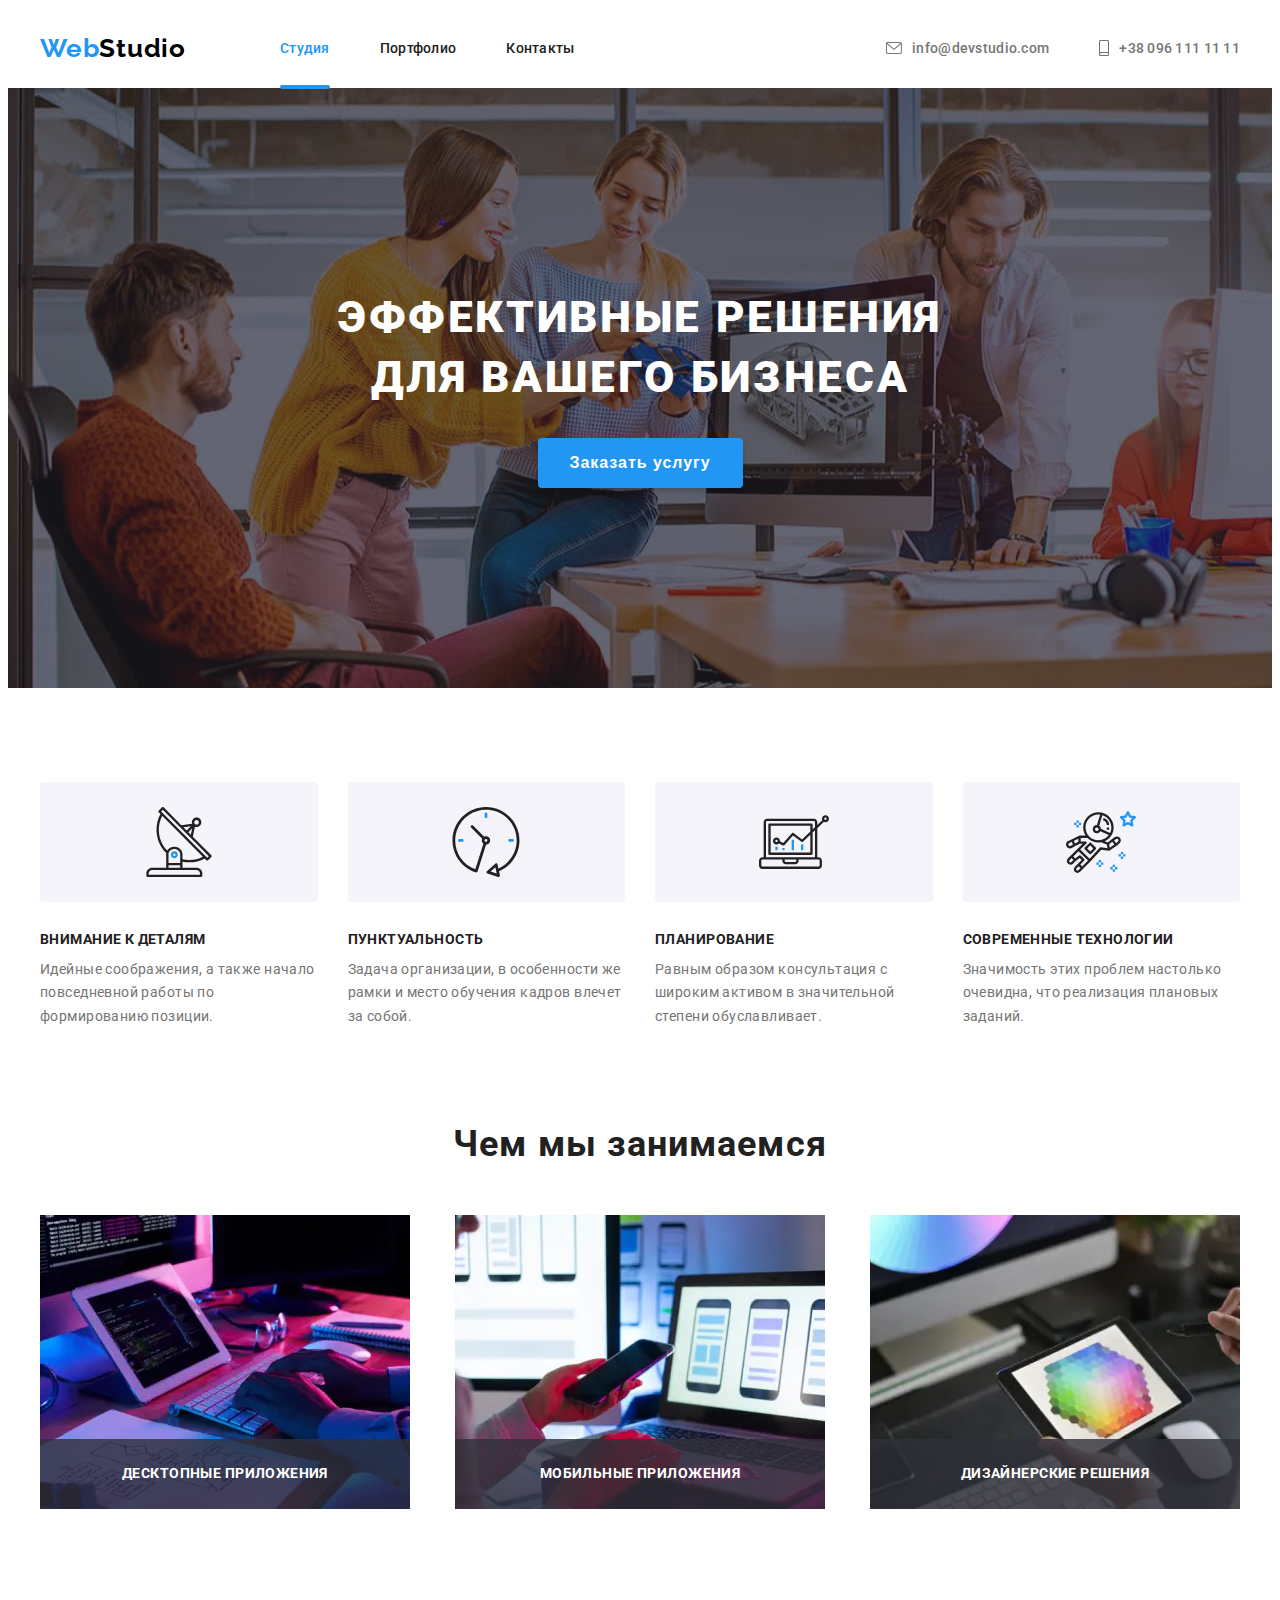
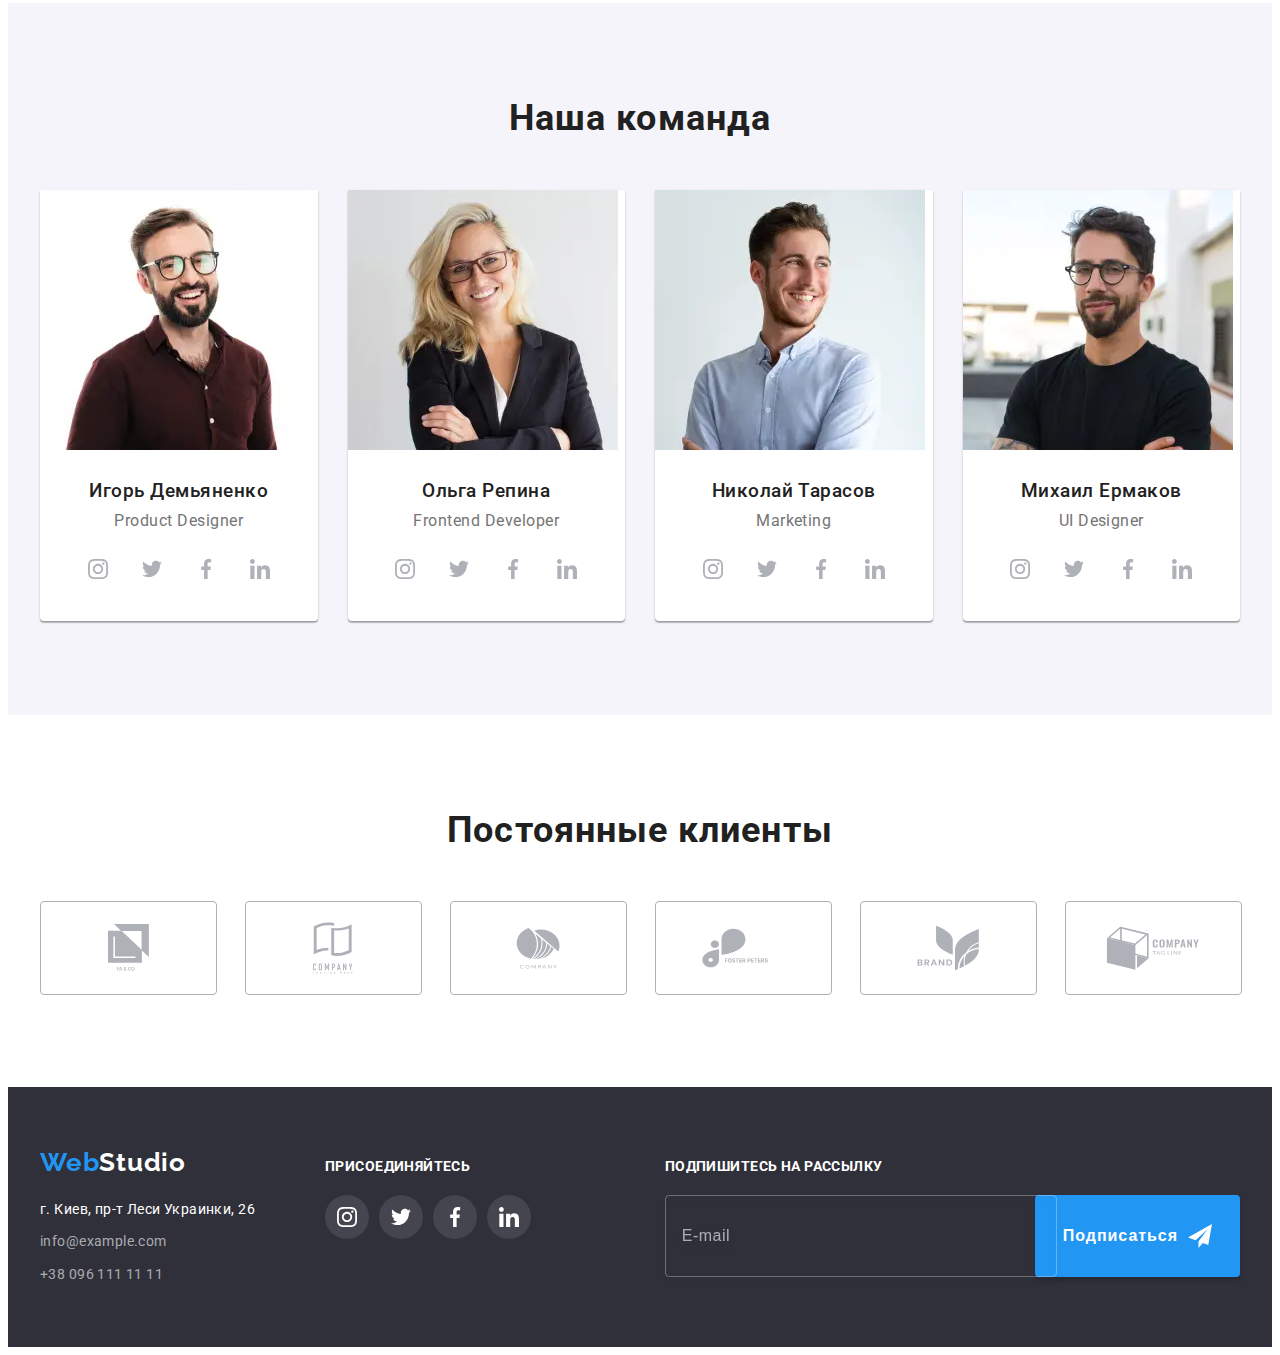
==== commit 3acd380a: "Упрощение секции "Feaches", исправление отступов чекбокса модалки" ====
--- a/index.html
+++ b/index.html
@@ -88,15 +88,12 @@
                 <li class="mobile-social__item">
                   <a class="mobile-social__link link" href="">Instagram</a>
                 </li>
-                <li class="mobile-social_line"></li>
                 <li class="mobile-social__item">
                   <a class="mobile-social__link link" href="">Twitter</a>
                 </li>
-                <li class="mobile-social_line"></li>
                 <li class="mobile-social__item">
                   <a class="mobile-social__link link" href="">Facebook</a>
                 </li>
-                <li class="mobile-social_line"></li>
                 <li class="mobile-social__item">
                   <a class="mobile-social__link link" href="">LinkedIn</a>
                 </li>
@@ -188,8 +185,8 @@
         <h2 class="section__title visually-hidden">Наши приимущества</h2>
         <ul class="features__list list">
           <li class="features-item">
-            <div class="feature-icon-wrap">
-              <svg class="feature-icon">
+            <div class="features__icon-wrap">
+              <svg class="features__icon">
                 <use href="./img/icons.svg#icon-antenna"></use>
               </svg>
             </div>
@@ -200,8 +197,8 @@
             </p>
           </li>
           <li class="features-item">
-            <div class="feature-icon-wrap">
-              <svg class="feature-icon">
+            <div class="features__icon-wrap">
+              <svg class="features__icon">
                 <use href="./img/icons.svg#icon-clock"></use>
               </svg>
             </div>
@@ -212,8 +209,8 @@
             </p>
           </li>
           <li class="features-item">
-            <div class="feature-icon-wrap">
-              <svg class="feature-icon">
+            <div class="features__icon-wrap">
+              <svg class="features__icon">
                 <use href="./img/icons.svg#icon-diagram"></use>
               </svg>
             </div>
@@ -224,8 +221,8 @@
             </p>
           </li>
           <li class="features-item">
-            <div class="feature-icon-wrap">
-              <svg class="feature-icon">
+            <div class="features__icon-wrap">
+              <svg class="features__icon">
                 <use href="./img/icons.svg#icon-astronaut"></use>
               </svg>
             </div>
--- a/css/main.min.css
+++ b/css/main.min.css
@@ -1,3 +1,3 @@
 :root{--main-color: #212121;--accent-color: #2196f3;--small-text-color: #757575;--another-main-color: #ffffff;--main-font: "Roboto", sans-serif;--secondary-font: "Raleway", sans-serif;--transition-color: color 250ms cubic-bezier(0.4, 0, 0.2, 1);--transition-fill: fill 250ms cubic-bezier(0.4, 0, 0.2, 1);--transition-background-color: background-color 250ms
-    cubic-bezier(0.4, 0, 0.2, 1);--transition-border: body 250ms cubic-bezier(0.4, 0, 0.2, 1)}.visually-hidden{position:absolute !important;clip:rect(1px 1px 1px 1px);clip:rect(1px, 1px, 1px, 1px);padding:0 !important;border:0 !important;height:1px !important;width:1px !important;overflow:hidden}h1,h2,h3,h4,h5,h6,p{margin-top:0;margin-bottom:0}ul,ol{margin-top:0;margin-bottom:0;padding-left:0}img{display:block}body{font-family:var(--main-font);background:var(--another-main-color);color:var(--main-color)}.list{list-style:none}.link{text-decoration:none}.container{padding-left:15px;padding-right:15px;width:100%;height:auto;margin:0 auto}@media screen and (min-width: 480px){.container{max-width:480px}}@media screen and (min-width: 768px){.container{max-width:768px}}@media screen and (min-width: 1200px){.container{max-width:1200px}}.section{padding-top:60px;padding-bottom:60px}.section__title{font-weight:700;font-size:28px;line-height:1.17;text-align:center;letter-spacing:0.03em;margin-bottom:30px}@media screen and (min-width: 1200px){.section{padding-top:94px;padding-bottom:94px}.section__title{font-size:36px;margin-bottom:50px}}.logo{font-family:var(--secondary-font);font-weight:700;font-size:24px;line-height:1.17;letter-spacing:0.03em;color:var(--accent-color);display:inline-block}@media screen and (min-width: 1200px){.logo{font-size:26px;line-height:1.19}}.logo__dark{color:#000000}.logo__light{color:var(--another-main-color)}.backdrop{position:fixed;top:0;left:0;width:100vw;height:100vh;z-index:1000;background-color:rgba(0,0,0,0.2);opacity:1;visibility:visible;pointer-events:auto;transition:opacity 250ms cubic-bezier(0.4, 0, 0.2, 1),visibility 250ms cubic-bezier(0.4, 0, 0.2, 1);display:flex}.backdrop.is-hidden{opacity:0;visibility:hidden;pointer-events:none}.backdrop.is-hidden .modal-window{transform:translate(-50%, -50%) scale(0.5);opacity:0}.modal-window{position:absolute;top:50%;left:50%;padding:15px;max-width:450px;background:var(--another-main-color);box-shadow:0px 1px 3px rgba(0,0,0,0.12),0px 1px 1px rgba(0,0,0,0.14),0px 2px 1px rgba(0,0,0,0.2);border-radius:4px;transform:translate(-50%, -50%) scale(1);opacity:1;transition:opacity 250ms cubic-bezier(0.4, 0, 0.2, 1),transform 250ms cubic-bezier(0.4, 0, 0.2, 1)}@media screen and (min-width: 480px){.modal-window{padding:40px;min-width:450px}}@media screen and (min-width: 1200px){.modal-window{min-width:528px}}.modal-window__title{font-weight:700;font-size:20px;line-height:1.17;text-align:center;letter-spacing:0.03em;color:var(--main-color);margin-bottom:12px}@media screen and (min-width: 1200px){.modal-window__title{line-height:1.5}}.modal-close-btn{position:absolute;display:flex;align-items:center;justify-content:center;fill:#000000;cursor:pointer;line-height:0;transition:var(--transition-fill);top:8px;right:8px;width:30px;height:30px;background:var(--another-main-color);border:1px solid rgba(0,0,0,0.1);border-radius:50%}.modal-close-btn:hover,.modal-close-btn:focus{fill:var(--accent-color);outline:none}.close-icon{visibility:inherit;pointer-events:inherit}.modal-form{display:flex;flex-direction:column}.modal-form__submit{font-weight:700;font-size:16px;line-height:1.87;letter-spacing:0.06em;text-align:center;color:var(--another-main-color);background-color:var(--accent-color);box-shadow:0px 4px 4px rgba(0,0,0,0.15);border:none;border-radius:4px;transition:var(--transition-background-color);cursor:pointer;align-self:center;margin-top:30px;display:block;padding:10px 56px}.modal-form__submit:hover,.modal-form__submit:focus{background-color:#188ce8;outline:1px dotted #494747}@media screen and (max-width: 480px){.modal-form__submit{margin-top:10px}}.modal-input-label{font-size:12px;line-height:1.17;letter-spacing:0.01em;color:var(--small-text-color);margin-bottom:10px}.modal-input-wrapper{position:relative;display:block;margin-top:4px}.modal-input{width:100%;height:40px;border:1px solid rgba(33,33,33,0.2);box-sizing:border-box;border-radius:4px;padding-left:42px;padding-right:12px;transition:var(--transition-border)}.modal-input:hover,.modal-input:focus{outline:none;border:1px solid var(--accent-color);border-radius:4px}.input-icon-wrap{width:18px;height:18px;display:flex;align-items:center;justify-content:center;position:absolute;top:50%;left:12px;fill:var(--main-color);transform:translateY(-50%);transition:var(--transition-fill)}.modal-input:hover ~ .input-icon-wrap,.modal-input:focus ~ .input-icon-wrap{fill:var(--accent-color)}.modal-textarea-label{font-size:12px;line-height:1.17;letter-spacing:0.01em;color:var(--small-text-color);margin-bottom:20px}@media screen and (max-width: 480px){.modal-textarea-label{margin-bottom:10px}}.modal-user-coment{width:100%;resize:none;height:120px;border:1px solid rgba(33,33,33,0.2);border-radius:4px;padding:12px 16px;margin-top:4px;transition:var(--transition-border)}.modal-user-coment:hover,.modal-user-coment:focus{outline:none;border:1px solid var(--accent-color);border-radius:4px}.modal-user-coment::placeholder{font-size:14px;line-height:1.14;letter-spacing:0.01em;color:rgba(117,117,117,0.5)}.modal-check-wrap{position:relative}.modal-checkbox{position:absolute;bottom:0;left:8px;clip:rect(1px 1px 1px 1px);clip:rect(1px, 1px, 1px, 1px);padding:0 !important;border:0 !important;height:1px !important;width:1px !important;overflow:hidden}.modal-checkbox-lable{position:relative;display:flex;flex-wrap:wrap;align-items:center;font-size:12px;line-height:1.17;letter-spacing:0.03em;color:var(--small-text-color)}@media screen and (min-width: 1200px){.modal-checkbox-lable{font-size:14px;line-height:1.71}}.modal-checkbox-lable::before{content:'';display:block;cursor:pointer;margin-right:7px}.modal-checkbox+.modal-checkbox-lable::before{background-image:url("../img/icon-agree-uncheck.svg");background-repeat:no-repeat;background-size:cover;width:16px;height:15px}.modal-checkbox:checked+.modal-checkbox-lable::before{background-image:url("../img/icon-agree-check.svg")}.modal-checkbox:focus+.modal-checkbox-lable::before{background-image:url("../img/icon-agree-uncheck.svg");outline:1px dotted #494747}.modal-checkbox:checked:focus+.modal-checkbox-lable::before{background-image:url("../img/icon-agree-check.svg");outline:1px dotted #494747}.policy-link{color:var(--accent-color)}.policy-link:focus,.policy-link:hover{outline:1px dotted #494747}.social-list{display:flex;justify-content:center}.social-item{width:44px;height:44px}.social-item:not(:last-child){margin-right:10px}.social-icon{width:20px;height:20px}.big-screen-header{display:none}@media screen and (min-width: 768px){.big-screen-header{display:flex;height:80px;border-bottom:1px solid #ececec}}.header__container{display:flex;align-items:center}.header__nav{display:flex;align-items:center;margin-right:auto}.header__logo{font-family:var(--secondary-font);font-weight:700;font-size:24px;line-height:1.17;letter-spacing:0.03em;color:var(--accent-color);display:inline-block;margin-right:88px}@media screen and (min-width: 1200px){.header__logo{font-size:26px;line-height:1.19}}@media screen and (min-width: 1200px){.header__logo{margin-right:94px}}.menu{display:flex;align-items:center}.menu__item:not(:last-child){margin-right:50px}.menu__link{font-weight:500;font-size:14px;line-height:1.17;letter-spacing:0.02em;color:var(--main-color);display:block;position:relative;transition:var(--transition-color)}.menu__link:hover,.menu__link:focus{color:var(--accent-color)}.menu__link-current{color:var(--accent-color)}.menu__link-current::after{content:'';display:block;width:100%;height:4px;left:0;bottom:-35px;border-radius:2px;background-color:var(--accent-color);position:absolute}.header__contacts{display:flex;flex-direction:column}@media screen and (min-width: 1200px){.header__contacts{flex-direction:row;align-items:center}}.header__mail{margin-bottom:10px}@media screen and (min-width: 1200px){.header__mail{margin-right:50px;margin-bottom:0}}.contact-link{display:flex;align-items:center;font-weight:500;font-size:12px;line-height:1.17;letter-spacing:0.02em;color:var(--small-text-color);fill:var(--small-text-color);transition:var(--transition-color),var(--transition-fill)}@media screen and (min-width: 1200px){.contact-link{font-size:14px}}.contact-link:hover,.contact-link:focus{color:var(--accent-color);fill:var(--accent-color);outline:none}.header__icon{margin-right:10px}.mobile-header{height:60px;width:auto;display:flex;align-items:center;justify-content:space-between;border-bottom:1px solid #ececec;position:relative}@media screen and (min-width: 768px){.mobile-header{display:none}}.mobile-menu{position:absolute;opacity:0;visibility:hidden;pointer-events:none;transform:translateX(100%)}.mobile-menu.is-open{position:fixed;top:0;left:0;width:100vw;height:100vh;background-color:#ffffff;z-index:1001;opacity:1;visibility:visible;pointer-events:auto;transform:translateX(0);box-shadow:0px 4px 8px rgba(0,0,0,0.04),0px 2px 4px rgba(0,0,0,0.08),0px 1px 3px rgba(0,0,0,0.16);transition:transform 250ms cubic-bezier(0.4, 0, 0.2, 1)}.mobile-nav__container{height:100vh;padding:48px 25px;display:flex;flex-direction:column}.mobile-nav{position:relative}.mobile-nav__btn{position:absolute;display:flex;align-items:center;justify-content:center;fill:#000000;cursor:pointer;line-height:0;transition:var(--transition-fill);right:15px;top:10px;width:40px;height:40px;background-color:transparent;border:none}.mobile-nav__btn:hover,.mobile-nav__btn:focus{fill:var(--accent-color);outline:none}.top-list__item:not(:last-child){margin-bottom:32px}.top-link{font-weight:500;font-size:40px;line-height:1.18;letter-spacing:0.02em;color:var(--main-color)}.top-link__current{color:var(--accent-color);text-decoration:none}.top-link:hover,.top-link:focus{text-decoration:underline;color:var(--accent-color)}.mobile-nav__bottom{margin-top:auto}.mobile-nav__tel{display:block;font-weight:500;font-size:34px;line-height:1.17;letter-spacing:0.02em;color:var(--accent-color);margin-bottom:32px}.mobile-nav__mail{display:block;font-weight:500;font-size:24px;line-height:1.17;letter-spacing:0.02em;color:var(--main-color);margin-bottom:64px}.mobile-social{display:flex;align-items:center}.mobile-social__link{display:block;font-weight:500;font-size:18px;line-height:1.22;letter-spacing:0.02em;color:var(--accent-color)}.mobile-social__item:not(:first-child){margin-left:20px}.mobile-social__item:not(:first-child)::before{content:'';display:block;height:0;width:22px;border:1px solid rgba(33,33,33,0.2);transform-origin:left;transform:rotate(90deg);margin-left:-10px}.hero{max-width:100vw;padding-top:118px;padding-bottom:118px;background-image:linear-gradient(rgba(47,48,58,0.4), rgba(47,48,58,0.4)),url(../../img/hero/hero-mob.jpg);background-color:#c4c4c4;background-repeat:no-repeat;background-size:cover;margin:0 auto}@media screen and (min-device-pixel-ratio: 2), screen and (min-resolution: 192dpi), screen and (min-resolution: 2dppx){.hero{background-image:url(../../img/hero/hero-mob@2x.jpg)}}@media screen and (min-width: 768px){.hero{background-image:linear-gradient(rgba(47,48,58,0.4), rgba(47,48,58,0.4)),url(../../img/hero/hero-tablet.jpg)}}@media screen and (min-width: 768px) and (min-device-pixel-ratio: 2), screen and (min-width: 768px) and (min-resolution: 192dpi), screen and (min-width: 768px) and (min-resolution: 2dppx){.hero{background-image:url(../../img/hero/hero-tablet@2x.jpg)}}@media screen and (min-width: 1200px){.hero{padding-top:200px;padding-bottom:200px;background-image:linear-gradient(rgba(47,48,58,0.4), rgba(47,48,58,0.4)),url(../../img/hero/hero_desk.jpg)}}@media screen and (min-width: 1200px) and (min-device-pixel-ratio: 2), screen and (min-width: 1200px) and (min-resolution: 192dpi), screen and (min-width: 1200px) and (min-resolution: 2dppx){.hero{background-image:url(../../img/hero/hero_desk@2x.jpg)}}.hero__title{font-weight:900;font-size:26px;line-height:1.62;letter-spacing:0.06em;text-transform:uppercase;text-align:center;color:var(--another-main-color);max-width:360px;margin:0 auto 30px}@media screen and (min-width: 1200px){.hero__title{font-size:44px;line-height:1.36;max-width:696px}}.modal-open-btn{font-weight:700;font-size:16px;line-height:1.87;letter-spacing:0.06em;text-align:center;color:var(--another-main-color);background-color:var(--accent-color);box-shadow:0px 4px 4px rgba(0,0,0,0.15);border:none;border-radius:4px;transition:var(--transition-background-color);cursor:pointer;display:block;margin:0 auto;padding:10px 32px}.modal-open-btn:hover,.modal-open-btn:focus{background-color:#188ce8;outline:1px dotted #494747}.feature-icon{width:70px;height:70px;background-color:#f5f4fa}.feature-icon-wrap{display:flex;justify-content:center;align-items:center;height:120px;background-color:#f5f4fa;border-radius:4px;margin-bottom:30px}.features-item__title{font-weight:700;font-size:14px;line-height:1.14;letter-spacing:0.03em;text-transform:uppercase;text-align:center;margin-bottom:10px}.features-item__desc{font-size:14px;line-height:1.71;letter-spacing:0.03em;color:var(--small-text-color)}@media screen and (max-width: 767px){.features-item:not(:last-child){margin-bottom:30px}}@media screen and (min-width: 768px){.features__list{display:flex;justify-content:space-between;flex-wrap:wrap}.features-item__title{text-align:start}}@media screen and (min-width: 768px) and (max-width: 1199px){.features-item{width:calc((100% - 30px) / 2)}.features-item:not(:nth-last-child(-n+2)){margin-bottom:30px}}@media screen and (min-width: 1200px){.features-item{width:calc((100% - 60px) / 4)}.features-item:not(:nth-last-child(-n+4)){margin-bottom:30px}}.activity{display:none}@media screen and (min-width: 1200px){.activity{display:block;padding-top:0}.activity-list{display:flex;justify-content:space-between}.activity-item{width:370px;height:294px;position:relative}.activity-item>.activity-pic-lable{position:absolute;bottom:0;width:100%;padding:27px 0;background-color:rgba(47,48,58,0.8);font-weight:700;font-size:14px;line-height:1.14;text-align:center;letter-spacing:0.03em;text-transform:uppercase;color:var(--another-main-color)}.activity-pic{max-width:100%;height:auto}}.team-cards{background:#f5f4fa}.team-cards__list{display:flex;margin-top:-30px;flex-wrap:wrap}@media screen and (min-width: 768px){.team-cards__list{margin-left:-30px}}.team-cards__item{background:var(--another-main-color);box-shadow:0px 1px 3px rgba(0,0,0,0.12),0px 1px 1px rgba(0,0,0,0.14),0px 2px 1px rgba(0,0,0,0.2);border-radius:0px 0px 4px 4px;margin-top:30px}@media screen and (min-width: 768px){.team-cards__item{margin-left:30px;flex-basis:calc((100% - 60px) / 2)}}@media screen and (min-width: 1200px){.team-cards__item{flex-basis:calc((100% - 120px) / 4)}}.team-cards__text{text-align:center;font-size:16px;line-height:1.18;letter-spacing:0.03em;padding-top:30px;padding-bottom:24px}@media screen and (min-width: 1200px){.team-cards__text{padding-bottom:30px}}.team-cards__name{font-weight:500;margin-bottom:10px}.team-cards__profession{color:var(--small-text-color);margin-bottom:16px}.team-cards__img{max-width:100%;height:auto}.team-social-link{display:flex;width:100%;height:100%;border-radius:50%;justify-content:center;align-items:center;background-color:#ffffff;fill:#afb1b8;transition:var(--transition-background-color),var(--transition-fill)}.team-social-link:hover,.team-social-link:focus{background-color:var(--accent-color);fill:var(--another-main-color);outline:none}.clients{background-color:var(--another-main-color)}.clients__list{display:flex;flex-wrap:wrap;margin-left:-30px;margin-top:-30px}.client-item{height:92px;margin-left:30px;margin-top:30px;flex-basis:calc((100% - 60px) / 2)}@media screen and (min-width: 768px){.client-item{flex-basis:calc((100% - 90px) / 3)}}@media screen and (min-width: 1200px){.client-item{flex-basis:calc((100% - 180px) / 6)}}.client-link{display:flex;justify-content:center;align-items:center;width:100%;height:100%;border:1px solid #afb1b8;border-radius:4px;background-color:transparent;fill:#afb1b8;transition:var(--transition-fill),border 250ms cubic-bezier(0.4, 0, 0.2, 1) 0ms}.client-link:focus,.client-link:hover{fill:var(--accent-color);border:1px solid var(--accent-color);outline:none}.footer{background:#2f303a;text-align:center}@media screen and (min-width: 1200px){.footer{text-align:start;padding-top:60px;padding-bottom:60px}}.footer__first-unite{margin-bottom:60px}@media screen and (min-width: 768px){.footer__first-unite{display:flex}}@media screen and (min-width: 768px) and (max-width: 1199px){.footer__first-unite{justify-content:space-between;padding-left:60px;padding-right:74px}}@media screen and (min-width: 1200px){.footer__first-unite{margin-bottom:0}}@media screen and (min-width: 1200px){.footer__desktop-wrap{display:flex}}.footer__logo{font-family:var(--secondary-font);font-weight:700;font-size:24px;line-height:1.17;letter-spacing:0.03em;color:var(--accent-color);display:inline-block;margin-bottom:20px}@media screen and (min-width: 1200px){.footer__logo{font-size:26px;line-height:1.19}}.footer__contacts{margin-bottom:60px}@media screen and (min-width: 768px){.footer__contacts{margin-bottom:0}}.footer__subtitle{font-weight:700;font-size:14px;line-height:1.14;letter-spacing:0.03em;text-transform:uppercase;text-align:center;color:var(--another-main-color);margin-bottom:20px}@media screen and (min-width: 1200px){.footer__subtitle{text-align:start}}.address{font-style:inherit}.address__list-item:not(:last-child){margin-bottom:8px}@media screen and (min-width: 1200px){.address__list-item:not(:last-child){margin-bottom:9px}}.address__location{font-size:14px;line-height:1.71;letter-spacing:0.03em;color:var(--another-main-color);transition:var(--transition-color)}.address__location:hover,.address__location:focus{color:var(--accent-color)}.info-link{font-size:14px;line-height:1.71;letter-spacing:0.03em;color:rgba(255,255,255,0.6);transition:var(--transition-color)}.info-link:hover,.info-link:focus{color:var(--accent-color)}@media screen and (min-width: 1200px){.footer__links{padding-top:12px;margin-left:70px}}.footer__social-link{display:flex;width:100%;height:100%;border-radius:50%;justify-content:center;align-items:center;background-color:rgba(255,255,255,0.1);fill:var(--another-main-color);transition:var(--transition-background-color)}.footer__social-link:hover,.footer__social-link:focus{background-color:var(--accent-color);outline:none}@media screen and (min-width: 1200px){.footer__form{margin-left:auto;padding-top:12px}}@media screen and (min-width: 1200px){.footer__form-wrap{display:flex}}.footer__mailing-label{display:block;max-width:450px;margin:0 auto 20px}@media screen and (min-width: 1200px){.footer__mailing-label{width:358px;margin-right:12px;margin-bottom:0}}.footer__form-field{width:100%;height:50px;background-color:transparent;border:1px solid rgba(255,255,255,0.3);filter:drop-shadow(0px 4px 4px rgba(0,0,0,0.15));border-radius:4px;padding:15px 16px;font-size:16px;line-height:1.25;display:flex;align-items:center;letter-spacing:0.03em;color:var(--another-main-color);transition:var(--transition-border)}.footer__form-field:hover,.footer__form-field:focus{border-color:var(--accent-color);outline:none}.footer__form-field:focus:not(:placeholder-shown):valid{border-color:var(--accent-color);outline:none}.footer__form-field:focus:not(:placeholder-shown):invalid{border-color:red;outline:none}.footer__form-field::placeholder{color:rgba(255,255,255,0.6)}.footer__btn{font-weight:700;font-size:16px;line-height:1.87;letter-spacing:0.06em;text-align:center;color:var(--another-main-color);background-color:var(--accent-color);box-shadow:0px 4px 4px rgba(0,0,0,0.15);border:none;border-radius:4px;transition:var(--transition-background-color);cursor:pointer;display:flex;align-items:center;padding:10px 28px;margin:0 auto;fill:var(--another-main-color)}.footer__btn:hover,.footer__btn:focus{background-color:#188ce8;outline:1px dotted #494747}.footer__btn-text{margin-right:10px}.footer__btn-icon{width:24px;height:24px}.filter{display:flex;flex-wrap:wrap;margin-top:-15px;margin-left:-8px;padding-bottom:40px}@media screen and (min-width: 768px) and (max-width: 1199px){.filter{justify-content:center;padding-bottom:30px}}@media screen and (min-width: 1200px){.filter{justify-content:center;padding-bottom:50px}}.filter__link{margin-top:15px;margin-left:8px}.filter__btn{font-family:inherit;font-weight:500;font-size:16px;line-height:1.62;text-align:center;letter-spacing:0.03em;background-color:#f5f4fa;border-radius:4px;cursor:pointer;border:none;padding:6px 22px;transition:var(--transition-color),var(--transition-background-color),box-shadow 250ms cubic-bezier(0.4, 0, 0.2, 1) 0ms}.filter__btn--current,.filter__btn:hover,.filter__btn:focus{color:var(--another-main-color);background-color:var(--accent-color);box-shadow:0px 3px 1px rgba(0,0,0,0.1),0px 1px 2px rgba(0,0,0,0.08),0px 2px 2px rgba(0,0,0,0.12)}.product-card-list{display:flex;flex-wrap:wrap;margin-top:-30px}@media screen and (min-width: 768px){.product-card-list{margin-left:-30px}}.product-card{width:100%;display:flex;flex-direction:column;margin-top:30px;transition:box-shadow 250ms cubic-bezier(0.4, 0, 0.2, 1) 0ms}@media screen and (min-width: 768px){.product-card{margin-left:30px;flex-basis:calc((100% - 60px) / 2)}}@media screen and (min-width: 1200px){.product-card{flex-basis:calc((100% - 90px) / 3)}}.product-card:hover{box-shadow:0px 1px 1px rgba(0,0,0,0.12),0px 4px 4px rgba(0,0,0,0.06),1px 4px 6px rgba(0,0,0,0.16)}.product-card__link{display:flex;flex-direction:column}.product-card__wrapper{position:relative;overflow:hidden}.product-card__img{display:block;width:450px;height:auto}@media screen and (min-width: 768px){.product-card__img{width:354px}}@media screen and (min-width: 1200px){.product-card__img{width:370px}}.product-card__text{flex-grow:1;padding:20px 24px;border:1px solid #eeeeee}.product-card__name{font-weight:700;font-size:18px;line-height:2;letter-spacing:0.06em;padding-bottom:4px}.product-card__type{font-size:16px;line-height:1.87;letter-spacing:0.03em;color:var(--small-text-color)}.product-card-overlay{padding:63px 24px;font-size:18px;line-height:1.56;letter-spacing:0.03em;color:var(--another-main-color);background-color:rgba(33,150,243,0.9);position:absolute;top:0;left:0;width:100%;height:100%;overflow:auto;transform:translateY(101%);transition:transform 250ms cubic-bezier(0.4, 0, 0.2, 1)}.product-card__link:hover .product-card-overlay,.product-card__link:focus .product-card-overlay{transform:translateY(0)}
+    cubic-bezier(0.4, 0, 0.2, 1);--transition-border: body 250ms cubic-bezier(0.4, 0, 0.2, 1)}.visually-hidden{position:absolute !important;clip:rect(1px 1px 1px 1px);clip:rect(1px, 1px, 1px, 1px);padding:0 !important;border:0 !important;height:1px !important;width:1px !important;overflow:hidden}h1,h2,h3,h4,h5,h6,p{margin-top:0;margin-bottom:0}ul,ol{margin-top:0;margin-bottom:0;padding-left:0}img{display:block}body{font-family:var(--main-font);background:var(--another-main-color);color:var(--main-color)}.list{list-style:none}.link{text-decoration:none}.container{padding-left:15px;padding-right:15px;width:100%;height:auto;margin:0 auto}@media screen and (min-width: 480px){.container{max-width:480px}}@media screen and (min-width: 768px){.container{max-width:768px}}@media screen and (min-width: 1200px){.container{max-width:1200px}}.section{padding-top:60px;padding-bottom:60px}.section__title{font-weight:700;font-size:28px;line-height:1.17;text-align:center;letter-spacing:0.03em;margin-bottom:30px}@media screen and (min-width: 1200px){.section{padding-top:94px;padding-bottom:94px}.section__title{font-size:36px;margin-bottom:50px}}.logo{font-family:var(--secondary-font);font-weight:700;font-size:24px;line-height:1.17;letter-spacing:0.03em;color:var(--accent-color);display:inline-block}@media screen and (min-width: 1200px){.logo{font-size:26px;line-height:1.19}}.logo__dark{color:#000000}.logo__light{color:var(--another-main-color)}.backdrop{position:fixed;top:0;left:0;width:100vw;height:100vh;z-index:1000;background-color:rgba(0,0,0,0.2);opacity:1;visibility:visible;pointer-events:auto;transition:opacity 250ms cubic-bezier(0.4, 0, 0.2, 1),visibility 250ms cubic-bezier(0.4, 0, 0.2, 1);display:flex}.backdrop.is-hidden{opacity:0;visibility:hidden;pointer-events:none}.backdrop.is-hidden .modal-window{transform:translate(-50%, -50%) scale(0.5);opacity:0}.modal-window{position:absolute;top:50%;left:50%;padding:15px;max-width:450px;background:var(--another-main-color);box-shadow:0px 1px 3px rgba(0,0,0,0.12),0px 1px 1px rgba(0,0,0,0.14),0px 2px 1px rgba(0,0,0,0.2);border-radius:4px;transform:translate(-50%, -50%) scale(1);opacity:1;transition:opacity 250ms cubic-bezier(0.4, 0, 0.2, 1),transform 250ms cubic-bezier(0.4, 0, 0.2, 1)}@media screen and (min-width: 480px){.modal-window{padding:40px;min-width:450px}}@media screen and (min-width: 1200px){.modal-window{min-width:528px}}.modal-window__title{font-weight:700;font-size:20px;line-height:1.17;text-align:center;letter-spacing:0.03em;color:var(--main-color);margin-bottom:12px}@media screen and (min-width: 1200px){.modal-window__title{line-height:1.5}}.modal-close-btn{position:absolute;display:flex;align-items:center;justify-content:center;fill:#000000;cursor:pointer;line-height:0;transition:var(--transition-fill);top:8px;right:8px;width:30px;height:30px;background:var(--another-main-color);border:1px solid rgba(0,0,0,0.1);border-radius:50%}.modal-close-btn:hover,.modal-close-btn:focus{fill:var(--accent-color);outline:none}.close-icon{visibility:inherit;pointer-events:inherit}.modal-form{display:flex;flex-direction:column}.modal-form__submit{font-weight:700;font-size:16px;line-height:1.87;letter-spacing:0.06em;text-align:center;color:var(--another-main-color);background-color:var(--accent-color);box-shadow:0px 4px 4px rgba(0,0,0,0.15);border:none;border-radius:4px;transition:var(--transition-background-color);cursor:pointer;align-self:center;margin-top:30px;display:block;padding:10px 56px}.modal-form__submit:hover,.modal-form__submit:focus{background-color:#188ce8;outline:1px dotted #494747}@media screen and (max-width: 480px){.modal-form__submit{margin-top:10px}}.modal-input-label{font-size:12px;line-height:1.17;letter-spacing:0.01em;color:var(--small-text-color);margin-bottom:10px}.modal-input-wrapper{position:relative;display:block;margin-top:4px}.modal-input{width:100%;height:40px;border:1px solid rgba(33,33,33,0.2);box-sizing:border-box;border-radius:4px;padding-left:42px;padding-right:12px;transition:var(--transition-border)}.modal-input:hover,.modal-input:focus{outline:none;border:1px solid var(--accent-color);border-radius:4px}.input-icon-wrap{width:18px;height:18px;display:flex;align-items:center;justify-content:center;position:absolute;top:50%;left:12px;fill:var(--main-color);transform:translateY(-50%);transition:var(--transition-fill)}.modal-input:hover ~ .input-icon-wrap,.modal-input:focus ~ .input-icon-wrap{fill:var(--accent-color)}.modal-textarea-label{font-size:12px;line-height:1.17;letter-spacing:0.01em;color:var(--small-text-color);margin-bottom:20px}@media screen and (max-width: 480px){.modal-textarea-label{margin-bottom:10px}}.modal-user-coment{width:100%;resize:none;height:120px;border:1px solid rgba(33,33,33,0.2);border-radius:4px;padding:12px 16px;margin-top:4px;transition:var(--transition-border)}.modal-user-coment:hover,.modal-user-coment:focus{outline:none;border:1px solid var(--accent-color);border-radius:4px}.modal-user-coment::placeholder{font-size:14px;line-height:1.14;letter-spacing:0.01em;color:rgba(117,117,117,0.5)}.modal-check-wrap{position:relative}@media screen and (min-width: 1200px){.modal-check-wrap{margin:0 auto}}.modal-checkbox{position:absolute;bottom:0;left:8px;clip:rect(1px 1px 1px 1px);clip:rect(1px, 1px, 1px, 1px);padding:0 !important;border:0 !important;height:1px !important;width:1px !important;overflow:hidden}.modal-checkbox-lable{position:relative;display:flex;flex-wrap:wrap;align-items:center;font-size:12px;line-height:1.17;letter-spacing:0.03em;color:var(--small-text-color)}@media screen and (min-width: 1200px){.modal-checkbox-lable{font-size:14px;line-height:1.71}}.modal-checkbox-lable::before{content:'';display:block;cursor:pointer;margin-right:7px}.modal-checkbox+.modal-checkbox-lable::before{background-image:url("../img/icon-agree-uncheck.svg");background-repeat:no-repeat;background-size:cover;width:16px;height:15px}.modal-checkbox:checked+.modal-checkbox-lable::before{background-image:url("../img/icon-agree-check.svg")}.modal-checkbox:focus+.modal-checkbox-lable::before{background-image:url("../img/icon-agree-uncheck.svg");outline:1px dotted #494747}.modal-checkbox:checked:focus+.modal-checkbox-lable::before{background-image:url("../img/icon-agree-check.svg");outline:1px dotted #494747}.policy-link{color:var(--accent-color)}.policy-link:focus,.policy-link:hover{outline:1px dotted #494747}.social-list{display:flex;justify-content:center}.social-item{width:44px;height:44px}.social-item:not(:last-child){margin-right:10px}.social-icon{width:20px;height:20px}.big-screen-header{display:none}@media screen and (min-width: 768px){.big-screen-header{display:flex;height:80px}}.header__container{display:flex;align-items:center}.header__nav{display:flex;align-items:center;margin-right:auto}.header__logo{font-family:var(--secondary-font);font-weight:700;font-size:24px;line-height:1.17;letter-spacing:0.03em;color:var(--accent-color);display:inline-block;margin-right:88px}@media screen and (min-width: 1200px){.header__logo{font-size:26px;line-height:1.19}}@media screen and (min-width: 1200px){.header__logo{margin-right:94px}}.menu{display:flex;align-items:center}.menu__item:not(:last-child){margin-right:50px}.menu__link{font-weight:500;font-size:14px;line-height:1.17;letter-spacing:0.02em;color:var(--main-color);display:block;position:relative;transition:var(--transition-color)}.menu__link:hover,.menu__link:focus{color:var(--accent-color)}.menu__link-current{color:var(--accent-color)}.menu__link-current::after{content:'';display:block;width:100%;height:4px;left:0;bottom:-33px;border-radius:2px;background-color:var(--accent-color);position:absolute}.header__contacts{display:flex;flex-direction:column}@media screen and (min-width: 1200px){.header__contacts{flex-direction:row;align-items:center}}.header__mail{margin-bottom:10px}@media screen and (min-width: 1200px){.header__mail{margin-right:50px;margin-bottom:0}}.contact-link{display:flex;align-items:center;font-weight:500;font-size:12px;line-height:1.17;letter-spacing:0.02em;color:var(--small-text-color);fill:var(--small-text-color);transition:var(--transition-color),var(--transition-fill)}@media screen and (min-width: 1200px){.contact-link{font-size:14px}}.contact-link:hover,.contact-link:focus{color:var(--accent-color);fill:var(--accent-color);outline:none}.header__icon{margin-right:10px}.mobile-header{height:60px;width:auto;display:flex;align-items:center;justify-content:space-between;position:relative}@media screen and (min-width: 768px){.mobile-header{display:none}}.mobile-menu{position:absolute;opacity:0;visibility:hidden;pointer-events:none}.mobile-menu.is-open{position:fixed;top:0;left:0;width:100vw;height:100vh;background-color:#ffffff;z-index:1001;opacity:1;visibility:visible;pointer-events:auto;box-shadow:0px 4px 8px rgba(0,0,0,0.04),0px 2px 4px rgba(0,0,0,0.08),0px 1px 3px rgba(0,0,0,0.16);transition:opacity 250ms cubic-bezier(0.4, 0, 0.2, 1)}.mobile-nav__container{height:100vh;padding:48px 25px;display:flex;flex-direction:column}@media screen and (max-width: 445px){.mobile-nav__container{padding:40px 20px}}.mobile-nav{position:relative}.mobile-nav__btn{position:absolute;display:flex;align-items:center;justify-content:center;fill:#000000;cursor:pointer;line-height:0;transition:var(--transition-fill);right:15px;top:10px;width:40px;height:40px;background-color:transparent;border:none}.mobile-nav__btn:hover,.mobile-nav__btn:focus{fill:var(--accent-color);outline:none}.top-list__item:not(:last-child){margin-bottom:32px}.top-link{font-weight:500;font-size:40px;line-height:1.18;letter-spacing:0.02em;color:var(--main-color)}@media screen and (max-width: 445px){.top-link{font-size:28px}}.top-link__current{color:var(--accent-color);text-decoration:none}.top-link:hover,.top-link:focus{text-decoration:underline;color:var(--accent-color)}.mobile-nav__bottom{margin-top:auto}.mobile-nav__tel{display:block;font-weight:500;font-size:34px;line-height:1.17;letter-spacing:0.02em;color:var(--accent-color);margin-bottom:32px}@media screen and (max-width: 445px){.mobile-nav__tel{font-size:20px}}.mobile-nav__mail{display:block;font-weight:500;font-size:24px;line-height:1.17;letter-spacing:0.02em;color:var(--small-text-color);margin-bottom:64px}@media screen and (max-width: 445px){.mobile-nav__mail{font-size:16px}}.mobile-social{display:flex;align-items:center}@media screen and (max-width: 445px){.mobile-social{flex-direction:column;align-items:flex-start}}.mobile-social__link{display:block;font-weight:500;font-size:18px;line-height:1.22;letter-spacing:0.02em;color:var(--accent-color)}@media screen and (max-width: 445px){.mobile-social__item{margin-left:20px}}@media screen and (max-width: 445px){.mobile-social__item::before{content:'';display:block;height:0;width:22px;border:1px solid rgba(33,33,33,0.2);transform-origin:left;transform:rotate(90deg);margin-left:-10px}}.mobile-social__item:not(:first-child){margin-left:20px}@media screen and (max-width: 445px){.mobile-social__item:not(:first-child){margin-top:10px}}.mobile-social__item:not(:first-child)::before{content:'';display:block;height:0;width:22px;border:1px solid rgba(33,33,33,0.2);transform-origin:left;transform:rotate(90deg);margin-left:-10px}.hero{max-width:100vw;padding-top:118px;padding-bottom:118px;background-image:linear-gradient(rgba(47,48,58,0.4), rgba(47,48,58,0.4)),url(../img/hero/hero-mob.jpg);background-color:#c4c4c4;background-repeat:no-repeat;background-size:cover;margin:0 auto}@media screen and (min-device-pixel-ratio: 2), screen and (min-resolution: 192dpi), screen and (min-resolution: 2dppx){.hero{background-image:url(../img/hero/hero-mob@2x.jpg)}}@media screen and (min-width: 768px){.hero{background-image:linear-gradient(rgba(47,48,58,0.4), rgba(47,48,58,0.4)),url(../img/hero/hero-tablet.jpg)}}@media screen and (min-width: 768px) and (min-device-pixel-ratio: 2), screen and (min-width: 768px) and (min-resolution: 192dpi), screen and (min-width: 768px) and (min-resolution: 2dppx){.hero{background-image:url(../img/hero/hero-tablet@2x.jpg)}}@media screen and (min-width: 1200px){.hero{padding-top:200px;padding-bottom:200px;background-image:linear-gradient(rgba(47,48,58,0.4), rgba(47,48,58,0.4)),url(../img/hero/hero_desk.jpg)}}@media screen and (min-width: 1200px) and (min-device-pixel-ratio: 2), screen and (min-width: 1200px) and (min-resolution: 192dpi), screen and (min-width: 1200px) and (min-resolution: 2dppx){.hero{background-image:url(../img/hero/hero_desk@2x.jpg)}}.hero__title{font-weight:900;font-size:26px;line-height:1.62;letter-spacing:0.06em;text-transform:uppercase;text-align:center;color:var(--another-main-color);max-width:360px;margin:0 auto 30px}@media screen and (min-width: 1200px){.hero__title{font-size:44px;line-height:1.36;max-width:696px}}.modal-open-btn{font-weight:700;font-size:16px;line-height:1.87;letter-spacing:0.06em;text-align:center;color:var(--another-main-color);background-color:var(--accent-color);box-shadow:0px 4px 4px rgba(0,0,0,0.15);border:none;border-radius:4px;transition:var(--transition-background-color);cursor:pointer;display:block;margin:0 auto;padding:10px 32px}.modal-open-btn:hover,.modal-open-btn:focus{background-color:#188ce8;outline:1px dotted #494747}.features__list{margin-top:-30px}@media screen and (min-width: 768px){.features__list{display:flex;flex-wrap:wrap;margin-left:-30px}}.features-item{margin-top:30px}@media screen and (min-width: 768px){.features-item{width:calc((100% - 60px) / 2);margin-left:30px}}@media screen and (min-width: 1200px){.features-item{width:calc((100% - 120px) / 4)}}.features-item__title{font-weight:700;font-size:14px;line-height:1.14;letter-spacing:0.03em;text-transform:uppercase;text-align:center;margin-bottom:10px}@media screen and (min-width: 768px){.features-item__title{text-align:start}}.features-item__desc{font-size:14px;line-height:1.71;letter-spacing:0.03em;color:var(--small-text-color)}.features__icon{width:70px;height:70px;background-color:#f5f4fa}.features__icon-wrap{display:flex;justify-content:center;align-items:center;height:120px;background-color:#f5f4fa;border-radius:4px;margin-bottom:30px}.activity{display:none}@media screen and (min-width: 1200px){.activity{display:block;padding-top:0}.activity-list{display:flex;justify-content:space-between}.activity-item{width:370px;height:294px;position:relative}.activity-item>.activity-pic-lable{position:absolute;bottom:0;width:100%;padding:27px 0;background-color:rgba(47,48,58,0.8);font-weight:700;font-size:14px;line-height:1.14;text-align:center;letter-spacing:0.03em;text-transform:uppercase;color:var(--another-main-color)}.activity-pic{max-width:100%;height:auto}}.team-cards{background:#f5f4fa}.team-cards__list{display:flex;margin-top:-30px;flex-wrap:wrap}@media screen and (min-width: 768px){.team-cards__list{margin-left:-30px}}.team-cards__item{background:var(--another-main-color);box-shadow:0px 1px 3px rgba(0,0,0,0.12),0px 1px 1px rgba(0,0,0,0.14),0px 2px 1px rgba(0,0,0,0.2);border-radius:0px 0px 4px 4px;margin-top:30px}@media screen and (min-width: 768px){.team-cards__item{margin-left:30px;flex-basis:calc((100% - 60px) / 2)}}@media screen and (min-width: 1200px){.team-cards__item{flex-basis:calc((100% - 120px) / 4)}}.team-cards__text{text-align:center;font-size:16px;line-height:1.18;letter-spacing:0.03em;padding-top:30px;padding-bottom:24px}@media screen and (min-width: 1200px){.team-cards__text{padding-bottom:30px}}.team-cards__name{font-weight:500;margin-bottom:10px}.team-cards__profession{color:var(--small-text-color);margin-bottom:16px}.team-cards__img{max-width:100%;height:auto}.team-social-link{display:flex;width:100%;height:100%;border-radius:50%;justify-content:center;align-items:center;background-color:#ffffff;fill:#afb1b8;transition:var(--transition-background-color),var(--transition-fill)}.team-social-link:hover,.team-social-link:focus{background-color:var(--accent-color);fill:var(--another-main-color);outline:none}.clients{background-color:var(--another-main-color)}.clients__list{display:flex;flex-wrap:wrap;margin-left:-30px;margin-top:-30px}.client-item{height:92px;margin-left:30px;margin-top:30px;flex-basis:calc((100% - 60px) / 2)}@media screen and (min-width: 768px){.client-item{flex-basis:calc((100% - 90px) / 3)}}@media screen and (min-width: 1200px){.client-item{flex-basis:calc((100% - 180px) / 6)}}.client-link{display:flex;justify-content:center;align-items:center;width:100%;height:100%;border:1px solid #afb1b8;border-radius:4px;background-color:transparent;fill:#afb1b8;transition:var(--transition-fill),border 250ms cubic-bezier(0.4, 0, 0.2, 1) 0ms}.client-link:focus,.client-link:hover{fill:var(--accent-color);border:1px solid var(--accent-color);outline:none}.footer{background:#2f303a;text-align:center}@media screen and (min-width: 1200px){.footer{text-align:start;padding-top:60px;padding-bottom:60px}}.footer__first-unite{margin-bottom:60px}@media screen and (min-width: 768px){.footer__first-unite{display:flex}}@media screen and (min-width: 768px) and (max-width: 1199px){.footer__first-unite{justify-content:space-between;padding-left:60px;padding-right:74px}}@media screen and (min-width: 1200px){.footer__first-unite{margin-bottom:0}}@media screen and (min-width: 1200px){.footer__desktop-wrap{display:flex}}.footer__logo{font-family:var(--secondary-font);font-weight:700;font-size:24px;line-height:1.17;letter-spacing:0.03em;color:var(--accent-color);display:inline-block;margin-bottom:20px}@media screen and (min-width: 1200px){.footer__logo{font-size:26px;line-height:1.19}}.footer__contacts{margin-bottom:60px}@media screen and (min-width: 768px){.footer__contacts{margin-bottom:0}}.footer__subtitle{font-weight:700;font-size:14px;line-height:1.14;letter-spacing:0.03em;text-transform:uppercase;text-align:center;color:var(--another-main-color);margin-bottom:20px}@media screen and (min-width: 1200px){.footer__subtitle{text-align:start}}.address{font-style:inherit}.address__list-item:not(:last-child){margin-bottom:8px}@media screen and (min-width: 1200px){.address__list-item:not(:last-child){margin-bottom:9px}}.address__location{font-size:14px;line-height:1.71;letter-spacing:0.03em;color:var(--another-main-color);transition:var(--transition-color)}.address__location:hover,.address__location:focus{color:var(--accent-color)}.info-link{font-size:14px;line-height:1.71;letter-spacing:0.03em;color:rgba(255,255,255,0.6);transition:var(--transition-color)}.info-link:hover,.info-link:focus{color:var(--accent-color)}@media screen and (min-width: 1200px){.footer__links{padding-top:12px;margin-left:70px}}.footer__social-link{display:flex;width:100%;height:100%;border-radius:50%;justify-content:center;align-items:center;background-color:rgba(255,255,255,0.1);fill:var(--another-main-color);transition:var(--transition-background-color)}.footer__social-link:hover,.footer__social-link:focus{background-color:var(--accent-color);outline:none}@media screen and (min-width: 1200px){.footer__form{margin-left:auto;padding-top:12px}}@media screen and (min-width: 1200px){.footer__form-wrap{display:flex}}.footer__mailing-label{display:block;max-width:450px;margin:0 auto 20px}@media screen and (min-width: 1200px){.footer__mailing-label{width:358px;margin-right:12px;margin-bottom:0}}.footer__form-field{width:100%;height:50px;background-color:transparent;border:1px solid rgba(255,255,255,0.3);filter:drop-shadow(0px 4px 4px rgba(0,0,0,0.15));border-radius:4px;padding:15px 16px;font-size:16px;line-height:1.25;display:flex;align-items:center;letter-spacing:0.03em;color:var(--another-main-color);transition:var(--transition-border)}.footer__form-field:hover,.footer__form-field:focus{border-color:var(--accent-color);outline:none}.footer__form-field:focus:not(:placeholder-shown):valid{border-color:var(--accent-color);outline:none}.footer__form-field:focus:not(:placeholder-shown):invalid{border-color:red;outline:none}.footer__form-field::placeholder{color:rgba(255,255,255,0.6)}.footer__btn{font-weight:700;font-size:16px;line-height:1.87;letter-spacing:0.06em;text-align:center;color:var(--another-main-color);background-color:var(--accent-color);box-shadow:0px 4px 4px rgba(0,0,0,0.15);border:none;border-radius:4px;transition:var(--transition-background-color);cursor:pointer;display:flex;align-items:center;padding:10px 28px;margin:0 auto;fill:var(--another-main-color)}.footer__btn:hover,.footer__btn:focus{background-color:#188ce8;outline:1px dotted #494747}.footer__btn-text{margin-right:10px}.footer__btn-icon{width:24px;height:24px}.portfolio-section{border-top:1px solid #ececec}.filter{display:flex;flex-wrap:wrap;margin-top:-15px;margin-left:-8px;margin-bottom:40px}@media screen and (min-width: 768px) and (max-width: 1199px){.filter{justify-content:center;margin-bottom:30px}}@media screen and (min-width: 1200px){.filter{justify-content:center;margin-bottom:50px}}.filter__link{margin-top:15px;margin-left:8px}.filter__btn{font-family:inherit;font-weight:500;font-size:16px;line-height:1.62;text-align:center;letter-spacing:0.03em;background-color:#f5f4fa;border-radius:4px;cursor:pointer;border:none;padding:6px 22px;transition:var(--transition-color),var(--transition-background-color),box-shadow 250ms cubic-bezier(0.4, 0, 0.2, 1) 0ms}.filter__btn--current,.filter__btn:hover,.filter__btn:focus{color:var(--another-main-color);background-color:var(--accent-color);box-shadow:0px 3px 1px rgba(0,0,0,0.1),0px 1px 2px rgba(0,0,0,0.08),0px 2px 2px rgba(0,0,0,0.12)}.product-card-list{display:flex;flex-wrap:wrap;margin-top:-30px}@media screen and (min-width: 768px){.product-card-list{margin-left:-30px}}.product-card{width:100%;display:flex;flex-direction:column;margin-top:30px;transition:box-shadow 250ms cubic-bezier(0.4, 0, 0.2, 1) 0ms}@media screen and (min-width: 768px){.product-card{margin-left:30px;flex-basis:calc((100% - 60px) / 2)}}@media screen and (min-width: 1200px){.product-card{flex-basis:calc((100% - 90px) / 3)}}.product-card:hover{box-shadow:0px 1px 1px rgba(0,0,0,0.12),0px 4px 4px rgba(0,0,0,0.06),1px 4px 6px rgba(0,0,0,0.16)}.product-card__link{display:flex;flex-direction:column}.product-card__wrapper{position:relative;overflow:hidden}.product-card__img{display:block;max-width:100%;height:auto}.product-card__text{flex-grow:1;padding:20px 24px;border:1px solid #eeeeee}.product-card__name{font-weight:700;font-size:18px;line-height:2;letter-spacing:0.06em;padding-bottom:4px}.product-card__type{font-size:16px;line-height:1.87;letter-spacing:0.03em;color:var(--small-text-color)}.product-card-overlay{padding:63px 24px;font-size:18px;line-height:1.56;letter-spacing:0.03em;color:var(--another-main-color);background-color:rgba(33,150,243,0.9);position:absolute;top:0;left:0;width:100%;height:100%;overflow:auto;transform:translateY(101%);transition:transform 250ms cubic-bezier(0.4, 0, 0.2, 1)}.product-card__link:hover .product-card-overlay,.product-card__link:focus .product-card-overlay{transform:translateY(0)}
 /*# sourceMappingURL=main.min.css.map */